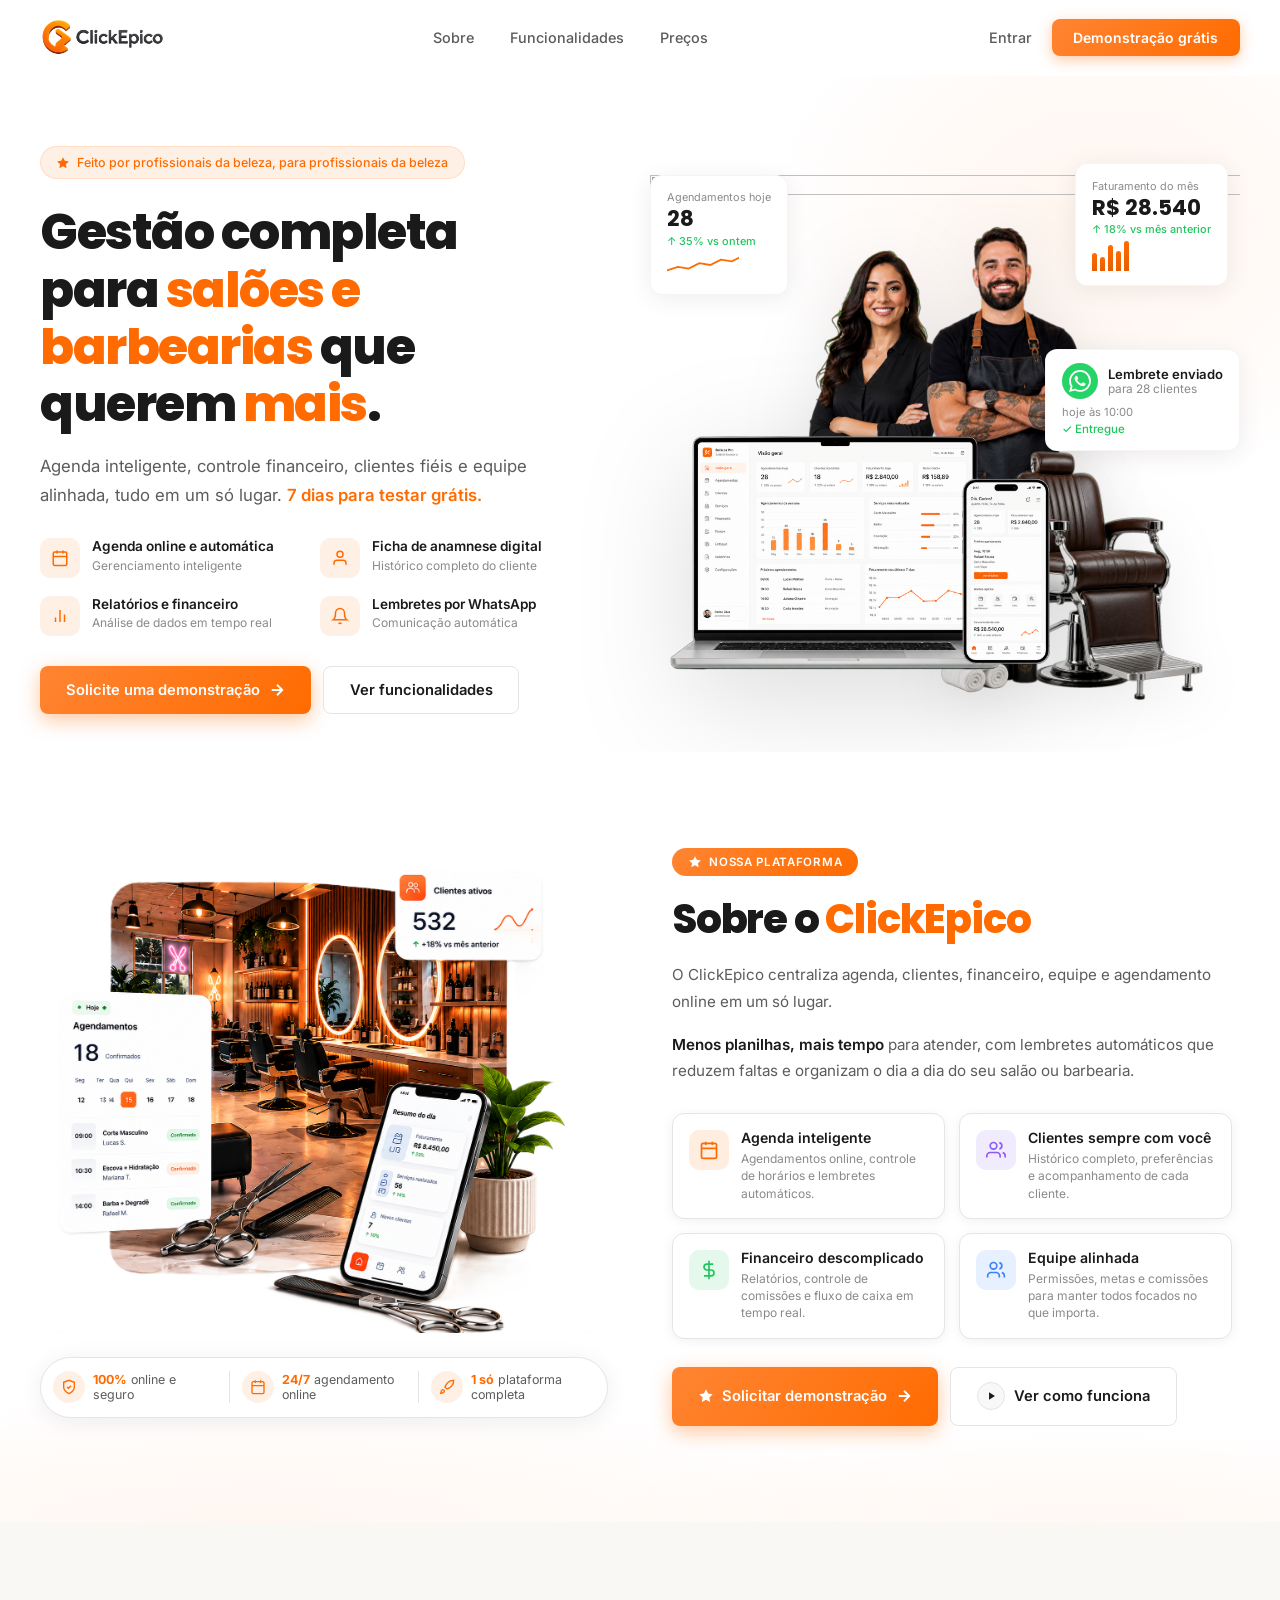
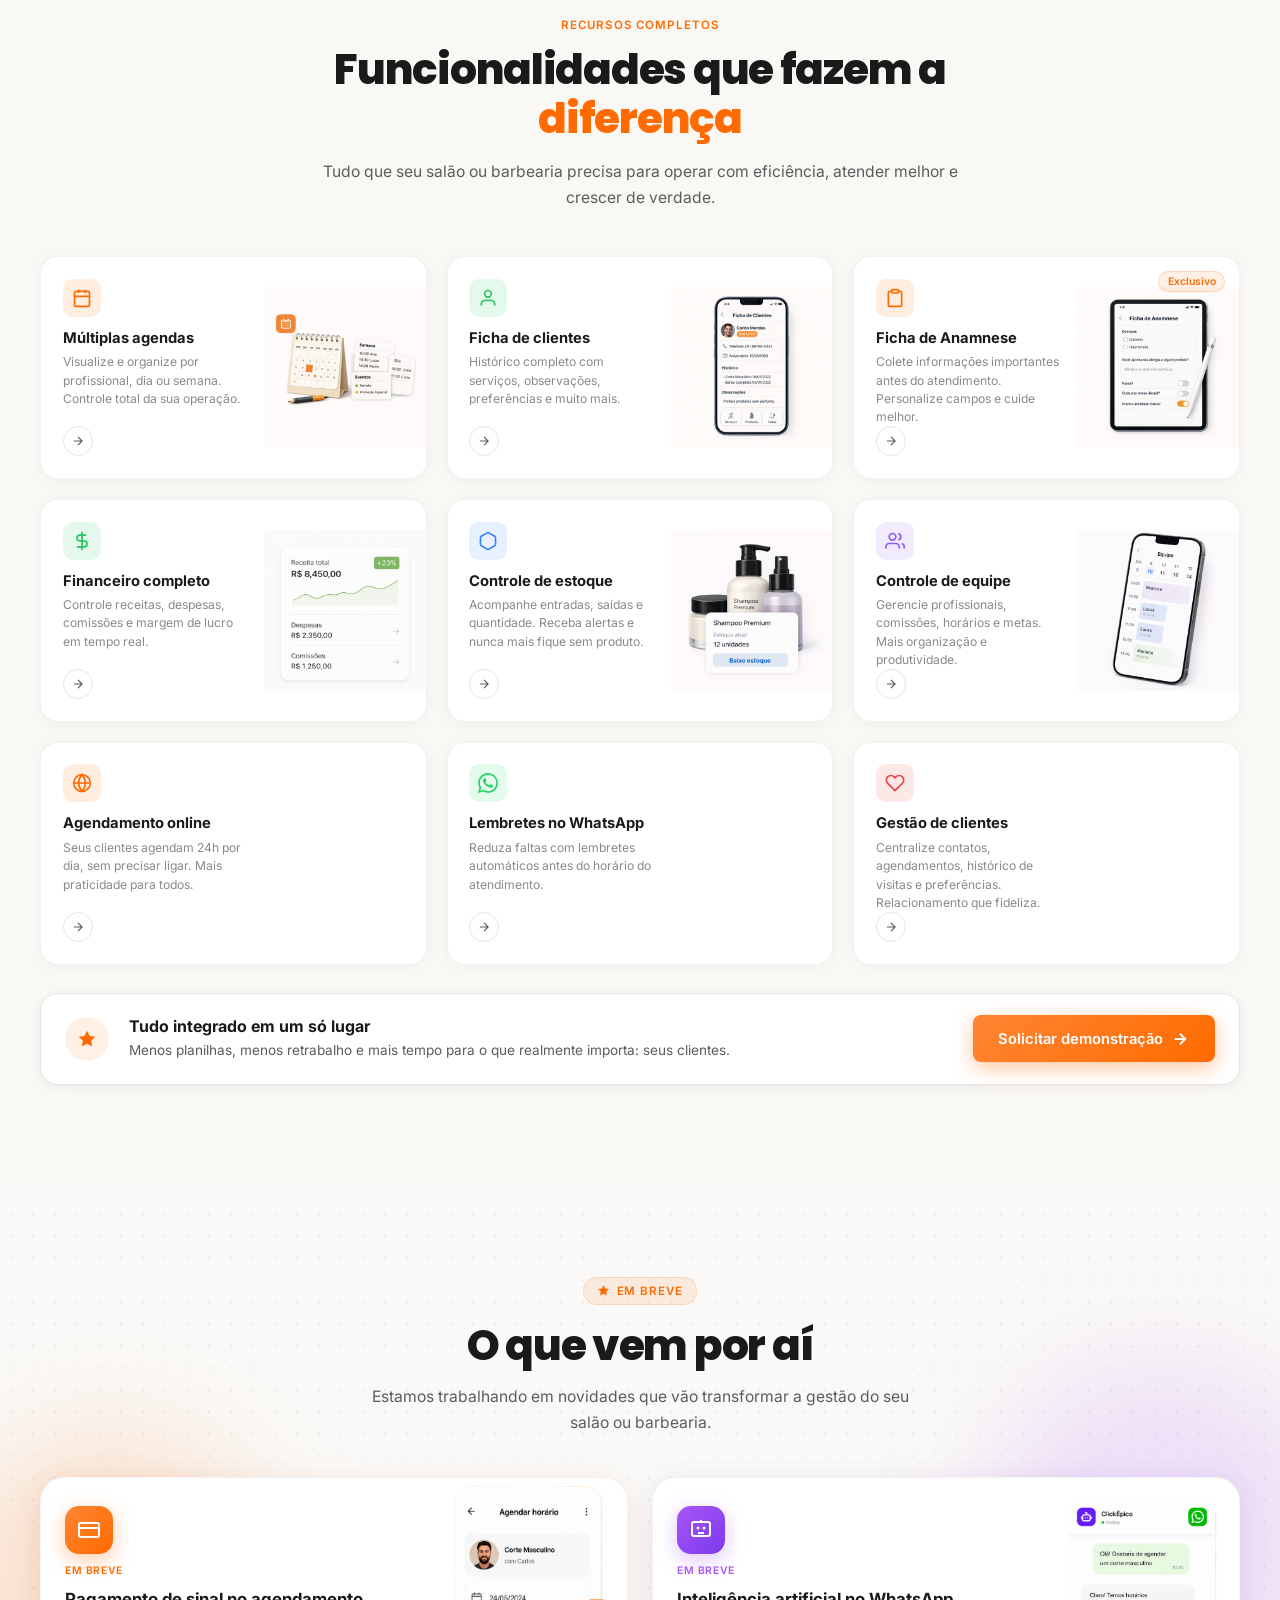
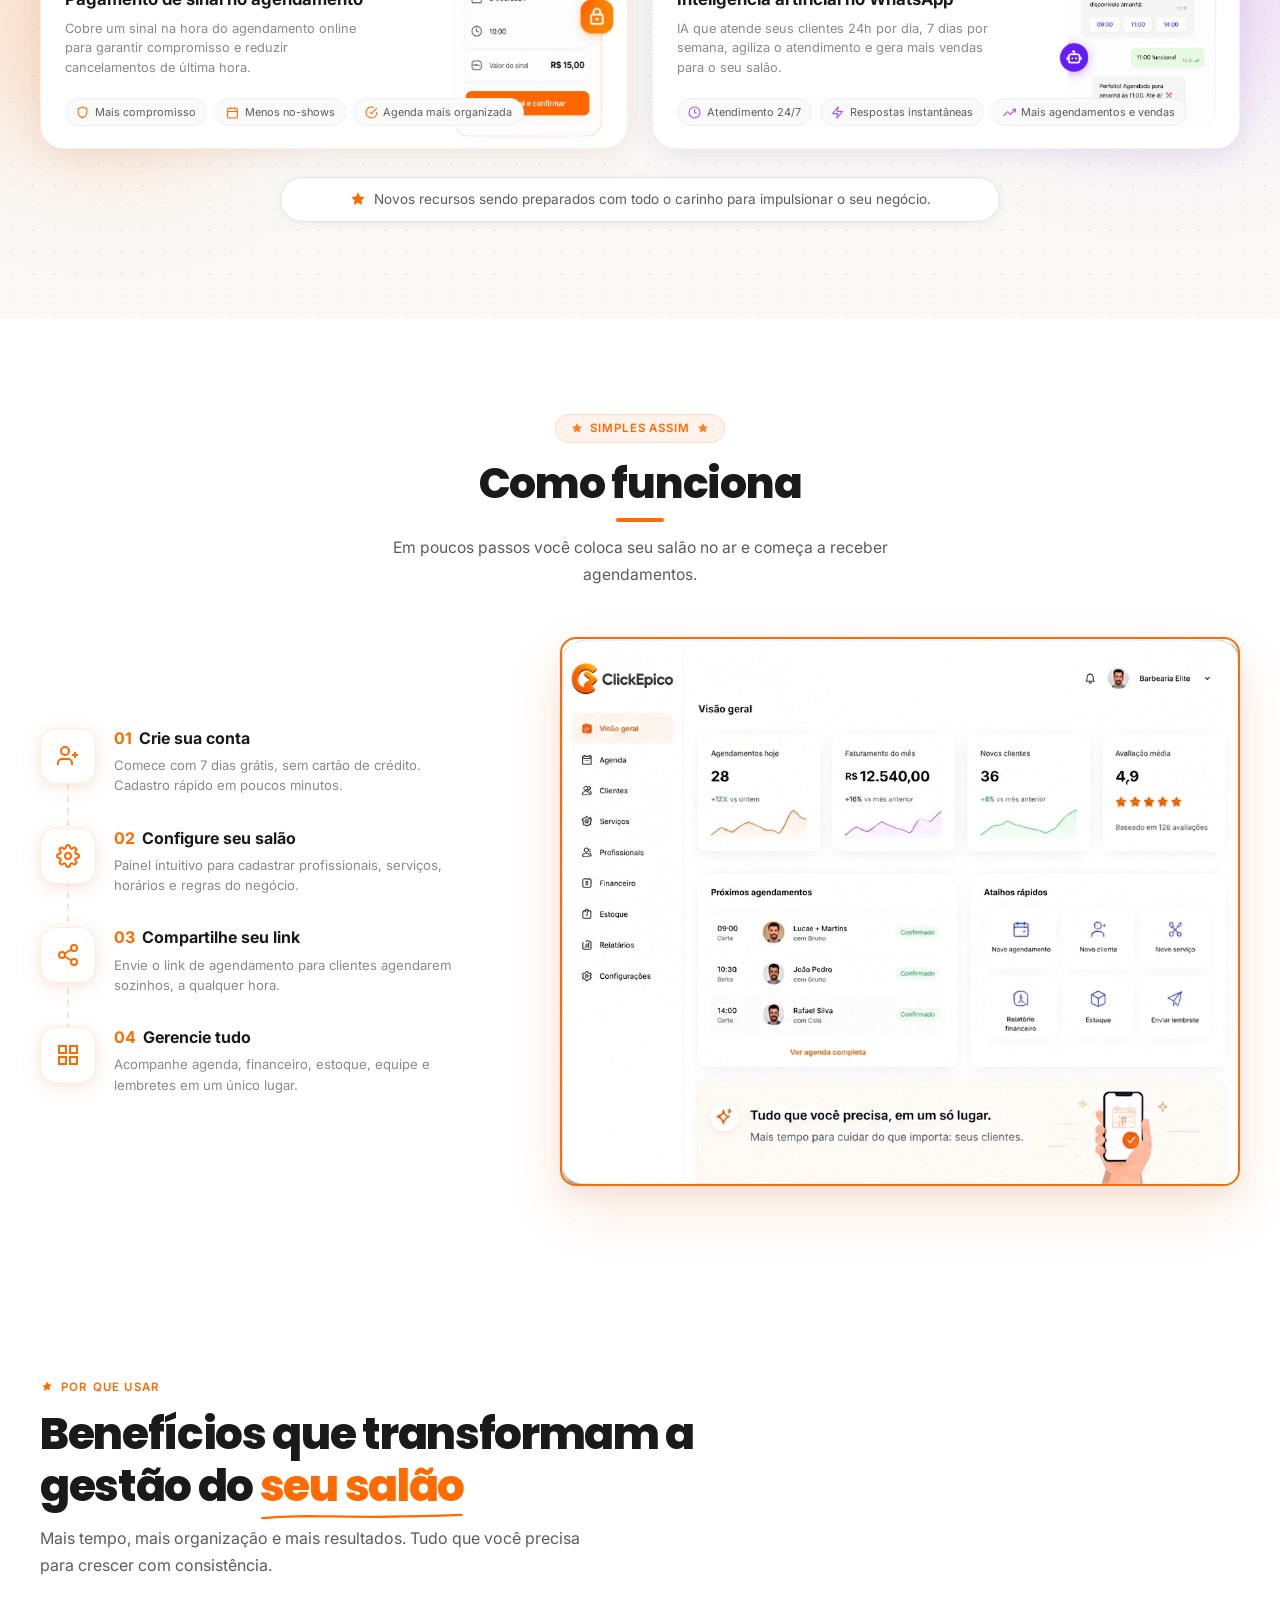
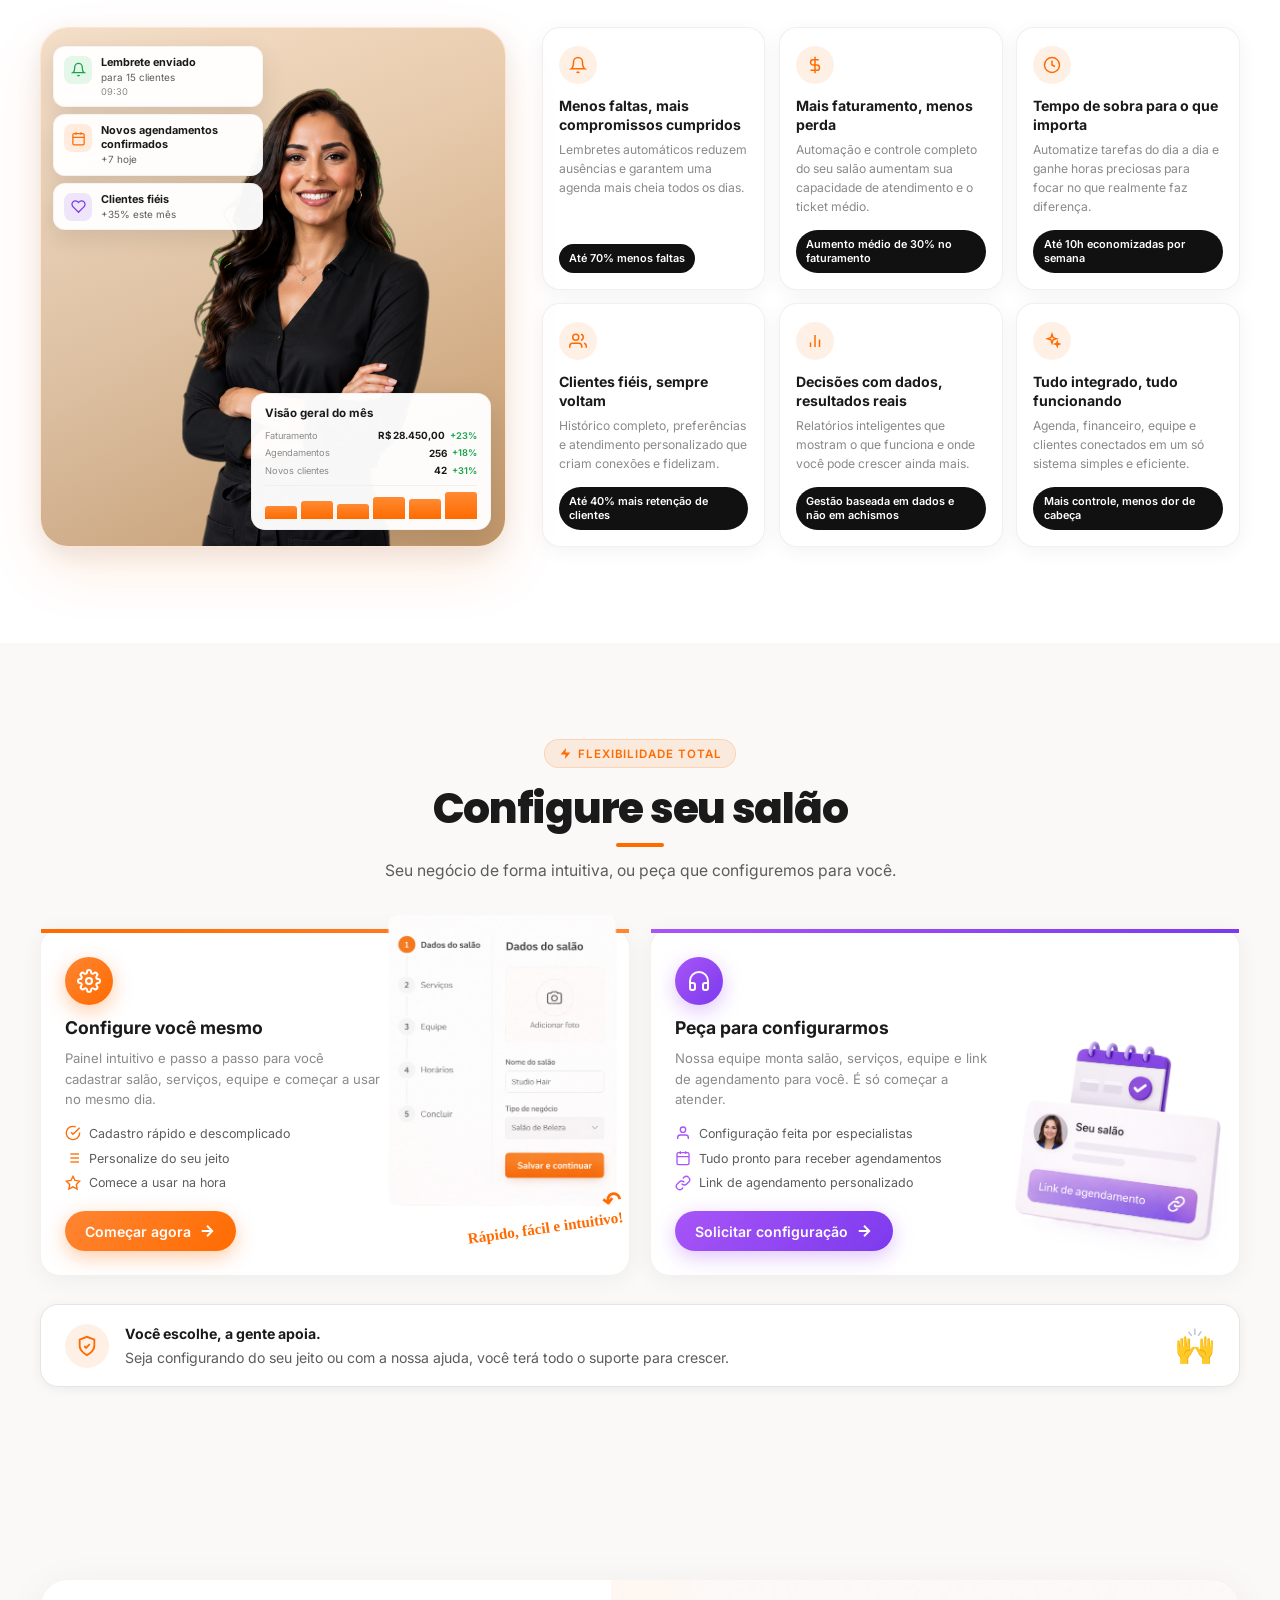
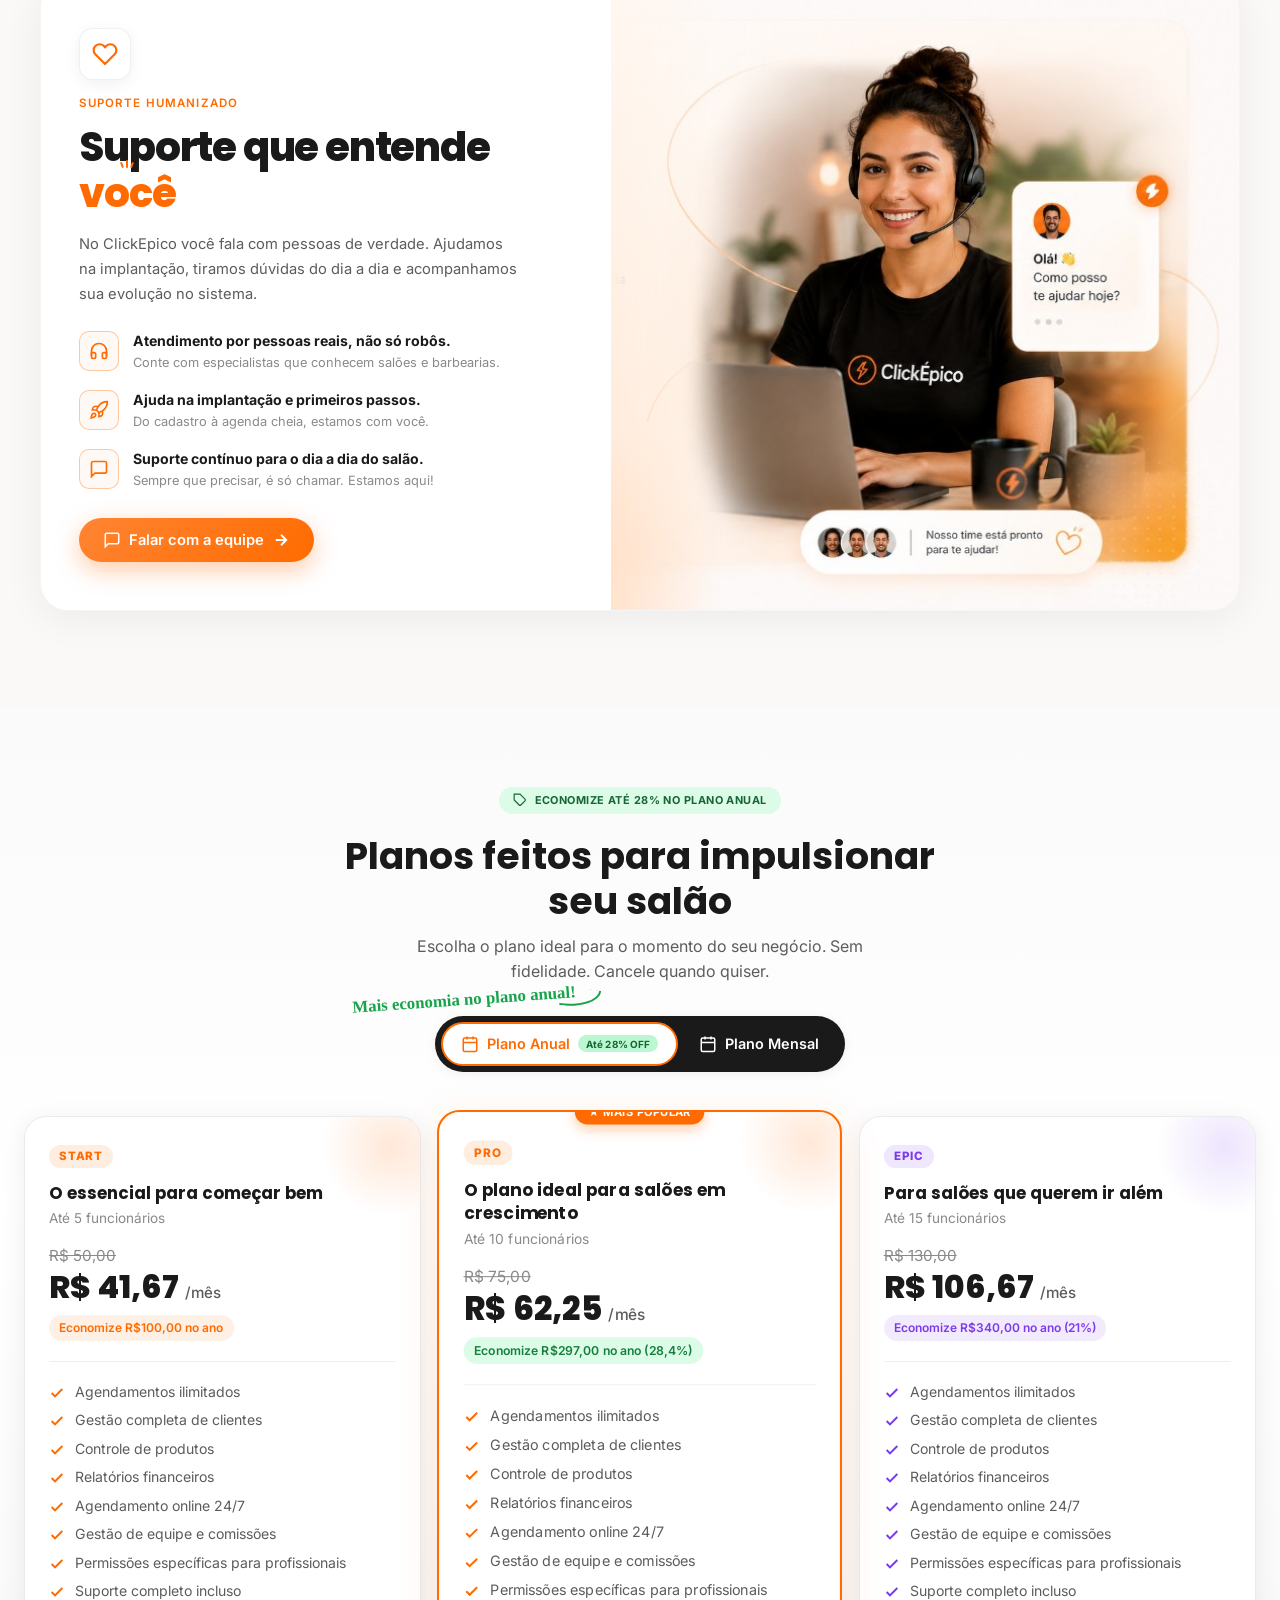
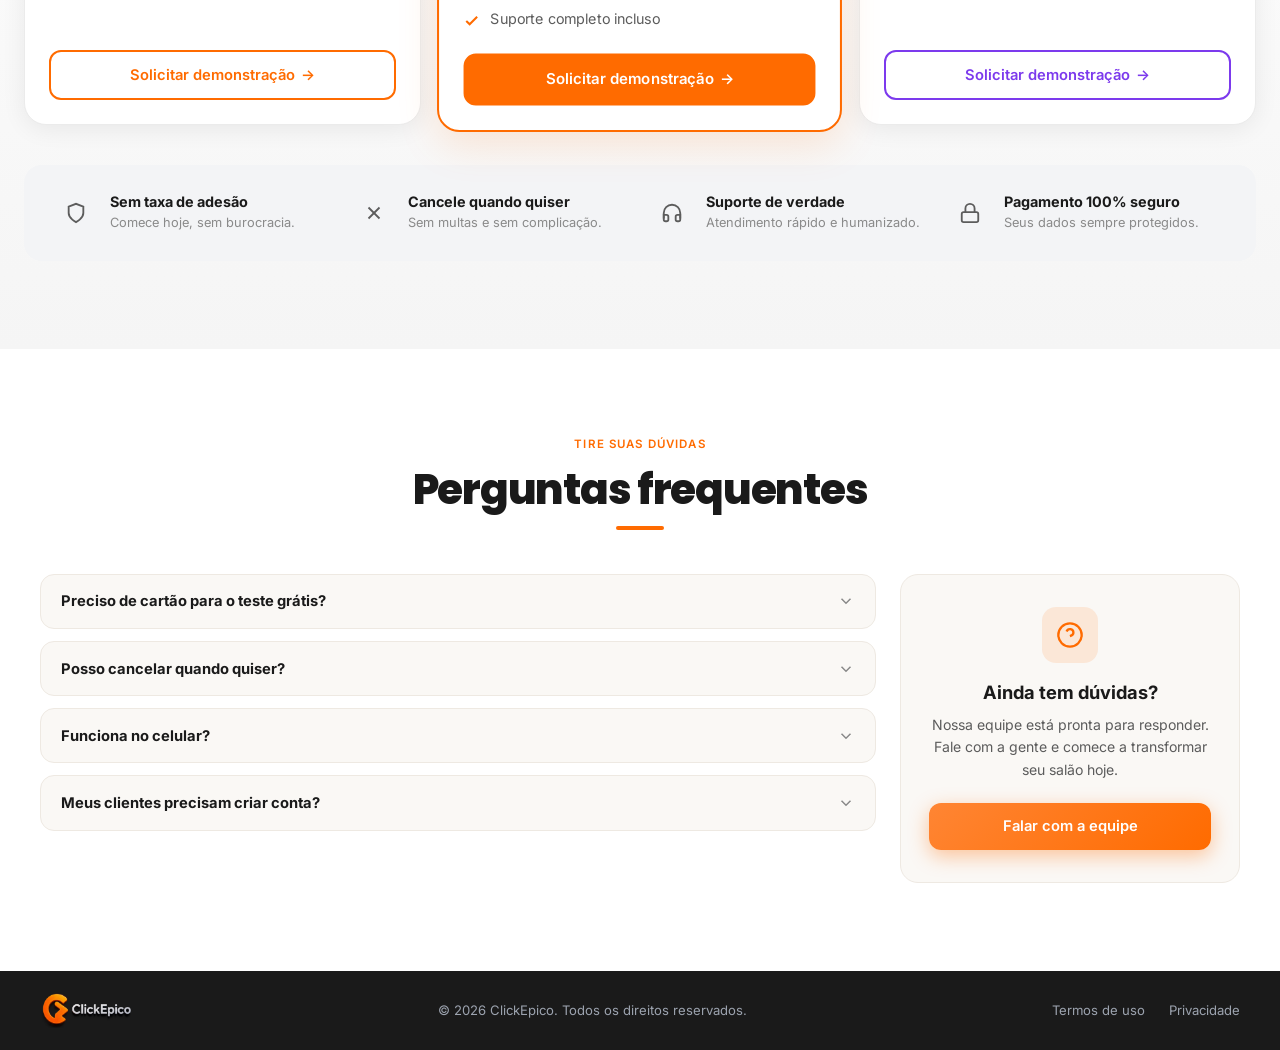
==== index.html @ b0fec49f "Initial commit: ClickEpico landing page completa com bundles para download" ====
<!DOCTYPE html>
<html lang="pt-BR">
<head>
    <meta charset="UTF-8">
    <meta name="viewport" content="width=device-width, initial-scale=1.0">
    <meta name="description" content="Gestão completa para salões e barbearias: agenda, financeiro, clientes e equipe em um só lugar.">
    <title>ClickEpico | Gestão para Salões e Barbearias</title>
    <link rel="preconnect" href="https://fonts.googleapis.com">
    <link rel="preconnect" href="https://fonts.gstatic.com" crossorigin>
    <link href="https://fonts.googleapis.com/css2?family=Poppins:wght@600;700;800&family=Inter:wght@400;500;600&display=swap" rel="stylesheet">
    <link rel="stylesheet" href="styles.css">
</head>
<body>
    <header class="header">
        <div class="header-inner">
            <a href="/" class="logo" aria-label="ClickEpico, início">
                <img
                    src="imagens logotipos/clickepico logo para light melhorada.png"
                    alt="ClickEpico"
                    class="logo-img"
                    width="160"
                    height="40"
                    loading="eager"
                    decoding="async"
                >
            </a>

            <nav class="nav" aria-label="Principal">
                <a href="#sobre">Sobre</a>
                <a href="#funcionalidades">Funcionalidades</a>
                <a href="#precos">Preços</a>
            </nav>

            <div class="header-actions">
                <a href="#login" class="btn-ghost">Entrar</a>
                <a href="#demo" class="btn-header">Demonstração grátis</a>
            </div>

            <button class="menu-toggle" aria-label="Abrir menu" aria-expanded="false">
                <span></span><span></span><span></span>
            </button>
        </div>
    </header>

    <main>
        <section class="hero" aria-labelledby="hero-title">
            <div class="hero-inner">
                <div class="hero-content">
                    <div class="badge">
                        <svg width="14" height="14" viewBox="0 0 24 24" fill="currentColor" aria-hidden="true">
                            <path d="M12 2l3.09 6.26L22 9.27l-5 4.87 1.18 6.88L12 17.77l-6.18 3.25L7 14.14 2 9.27l6.91-1.01L12 2z"/>
                        </svg>
                        Feito por profissionais da beleza, para profissionais da beleza
                    </div>

                    <h1 id="hero-title">
                        Gestão completa para
                        <span class="highlight">salões e barbearias</span>
                        que querem <span class="highlight">mais</span>.
                    </h1>

                    <p class="hero-description">
                        Agenda inteligente, controle financeiro, clientes fiéis e equipe alinhada, tudo em um só lugar.
                        <span class="hero-trial">7 dias para testar grátis.</span>
                    </p>

                    <ul class="hero-features" role="list">
                        <li class="feature">
                            <span class="feature-icon" aria-hidden="true">
                                <svg viewBox="0 0 24 24" fill="none" stroke="currentColor" stroke-width="2"><rect x="3" y="4" width="18" height="18" rx="2"/><path d="M16 2v4M8 2v4M3 10h18"/></svg>
                            </span>
                            <div class="feature-text">
                                <h3>Agenda online e automática</h3>
                                <p>Gerenciamento inteligente</p>
                            </div>
                        </li>
                        <li class="feature">
                            <span class="feature-icon" aria-hidden="true">
                                <svg viewBox="0 0 24 24" fill="none" stroke="currentColor" stroke-width="2"><path d="M20 21v-2a4 4 0 0 0-4-4H8a4 4 0 0 0-4 4v2"/><circle cx="12" cy="7" r="4"/></svg>
                            </span>
                            <div class="feature-text">
                                <h3>Ficha de anamnese digital</h3>
                                <p>Histórico completo do cliente</p>
                            </div>
                        </li>
                        <li class="feature">
                            <span class="feature-icon" aria-hidden="true">
                                <svg viewBox="0 0 24 24" fill="none" stroke="currentColor" stroke-width="2"><path d="M18 20V10M12 20V4M6 20v-6"/></svg>
                            </span>
                            <div class="feature-text">
                                <h3>Relatórios e financeiro</h3>
                                <p>Análise de dados em tempo real</p>
                            </div>
                        </li>
                        <li class="feature">
                            <span class="feature-icon" aria-hidden="true">
                                <svg viewBox="0 0 24 24" fill="none" stroke="currentColor" stroke-width="2"><path d="M18 8A6 6 0 0 0 6 8c0 7-3 9-3 9h18s-3-2-3-9"/><path d="M13.73 21a2 2 0 0 1-3.46 0"/></svg>
                            </span>
                            <div class="feature-text">
                                <h3>Lembretes por WhatsApp</h3>
                                <p>Comunicação automática</p>
                            </div>
                        </li>
                    </ul>

                    <div class="hero-cta">
                        <a href="#demo" class="btn-primary">
                            Solicite uma demonstração
                            <svg width="18" height="18" viewBox="0 0 24 24" fill="none" stroke="currentColor" stroke-width="2.5" aria-hidden="true"><path d="M5 12h14M12 5l7 7-7 7"/></svg>
                        </a>
                        <a href="#funcionalidades" class="btn-secondary">Ver funcionalidades</a>
                    </div>

                </div>

                <div class="hero-visual">
                    <div class="visual-stage">
                        <img
                            src="imagens da hero/background_hibrido.png"
                            alt=""
                            class="hero-scene-bg"
                            width="640"
                            height="480"
                            loading="eager"
                            decoding="async"
                            aria-hidden="true"
                        >

                        <div class="layer-people">
                            <img
                                src="imagens da hero/profissional_salao.png"
                                alt="Profissional de salão"
                                class="professional professional-salon"
                                width="400"
                                height="500"
                                loading="eager"
                                fetchpriority="high"
                                decoding="async"
                            >
                            <img
                                src="imagens da hero/barbeiro_isolado.png"
                                alt="Barbeiro profissional"
                                class="professional professional-barber"
                                width="400"
                                height="500"
                                loading="eager"
                                fetchpriority="high"
                                decoding="async"
                            >
                        </div>

                        <div class="layer-devices">
                            <img
                                src="imagens da hero/cadeira_barbearia.png"
                                alt=""
                                class="barber-chair"
                                width="420"
                                height="auto"
                                loading="lazy"
                                decoding="async"
                            >
                            <img
                                src="imagens da hero/mockup_sistema.png"
                                alt="Painel do sistema ClickEpico"
                                class="mockup"
                                width="720"
                                height="auto"
                                loading="eager"
                                fetchpriority="high"
                                decoding="async"
                            >
                        </div>

                        <article class="metric-card metric-card--left">
                            <p class="metric-label">Agendamentos hoje</p>
                            <p class="metric-value">28</p>
                            <p class="metric-change metric-change--up">↑ 35% vs ontem</p>
                            <svg class="metric-sparkline" viewBox="0 0 80 24" aria-hidden="true">
                                <polyline points="0,18 12,14 24,16 36,10 48,12 60,6 72,8 80,4" fill="none" stroke="currentColor" stroke-width="2" stroke-linecap="round"/>
                            </svg>
                        </article>

                        <article class="metric-card metric-card--right">
                            <p class="metric-label">Faturamento do mês</p>
                            <p class="metric-value">R$ 28.540</p>
                            <p class="metric-change metric-change--up">↑ 18% vs mês anterior</p>
                            <div class="metric-chart" role="img" aria-label="Gráfico de crescimento">
                                <span class="chart-bar" style="--h: 18px"></span>
                                <span class="chart-bar" style="--h: 14px"></span>
                                <span class="chart-bar" style="--h: 26px"></span>
                                <span class="chart-bar" style="--h: 20px"></span>
                                <span class="chart-bar" style="--h: 30px"></span>
                            </div>
                        </article>

                        <article class="whatsapp-notification">
                            <div class="whatsapp-header">
                                <span class="whatsapp-icon">
                                    <svg viewBox="0 0 24 24" fill="currentColor" width="22" height="22"><path d="M17.472 14.382c-.297-.149-1.758-.867-2.03-.967-.273-.099-.471-.148-.67.15-.197.297-.767.966-.94 1.164-.173.199-.347.223-.644.075-.297-.15-1.255-.463-2.39-1.475-.883-.788-1.48-1.761-1.653-2.059-.173-.297-.018-.458.13-.606.134-.133.298-.347.446-.52.149-.174.198-.298.298-.497.099-.198.05-.371-.025-.52-.075-.149-.669-1.612-.916-2.207-.242-.579-.487-.5-.669-.51-.173-.008-.371-.01-.57-.01-.198 0-.52.074-.792.372-.272.297-1.04 1.016-1.04 2.479 0 1.462 1.065 2.875 1.213 3.074.149.198 2.096 3.2 5.077 4.487.709.306 1.262.489 1.694.625.712.227 1.36.195 1.871.118.571-.085 1.758-.719 2.006-1.413.248-.694.248-1.289.173-1.413-.074-.124-.272-.198-.57-.347m-5.421 7.403h-.004a9.87 9.87 0 01-5.031-1.378l-.361-.214-3.741.982.998-3.648-.235-.374a9.86 9.86 0 01-1.51-5.26c.001-5.45 4.436-9.884 9.888-9.884 2.64 0 5.122 1.03 6.988 2.898a9.825 9.825 0 012.893 6.994c-.003 5.45-4.435 9.884-9.885 9.884m8.413-18.297A11.815 11.815 0 0012.05 0C5.495 0 .16 5.335.157 11.892c0 2.096.547 4.142 1.588 5.945L.057 24l6.305-1.654a11.882 11.882 0 005.683 1.448h.005c6.554 0 11.89-5.335 11.893-11.893a11.821 11.821 0 00-3.48-8.413z"/></svg>
                                </span>
                                <div>
                                    <h4>Lembrete enviado</h4>
                                    <p>para 28 clientes</p>
                                </div>
                            </div>
                            <p class="whatsapp-time">hoje às 10:00</p>
                            <p class="whatsapp-check">✓ Entregue</p>
                        </article>
                    </div>
                </div>
            </div>
        </section>

        <section class="about" id="sobre" aria-labelledby="about-title">
            <div class="about-waves" aria-hidden="true"></div>

            <div class="about-inner">
                <div class="about-visual">
                    <div class="about-photo-wrap">
                        <img
                            src="imagens gerais/salaoecontrole.png"
                            alt="Salão e controle na plataforma ClickEpico"
                            class="about-photo"
                            width="640"
                            height="480"
                            loading="lazy"
                            decoding="async"
                        >

                    </div>

                    <div class="about-stats-bar">
                        <div class="about-stat">
                            <span class="about-stat-icon about-stat-icon--shield" aria-hidden="true">
                                <svg viewBox="0 0 24 24" fill="none" stroke="currentColor" stroke-width="2"><path d="M12 22s8-4 8-10V5l-8-3-8 3v7c0 6 8 10 8 10z"/><path d="M9 12l2 2 4-4"/></svg>
                            </span>
                            <span><strong>100%</strong> online e seguro</span>
                        </div>
                        <div class="about-stat">
                            <span class="about-stat-icon about-stat-icon--calendar" aria-hidden="true">
                                <svg viewBox="0 0 24 24" fill="none" stroke="currentColor" stroke-width="2"><rect x="3" y="4" width="18" height="18" rx="2"/><path d="M16 2v4M8 2v4M3 10h18"/></svg>
                            </span>
                            <span><strong>24/7</strong> agendamento online</span>
                        </div>
                        <div class="about-stat">
                            <span class="about-stat-icon about-stat-icon--rocket" aria-hidden="true">
                                <svg viewBox="0 0 24 24" fill="none" stroke="currentColor" stroke-width="2"><path d="M4.5 16.5c-1.5 1.26-2 5-2 5s3.74-.5 5-2c.71-.84.7-2.13-.09-2.91a2.18 2.18 0 0 0-2.91-.09z"/><path d="M12 15l-3-3a22 22 0 0 1 2-3.95A12.88 12.88 0 0 1 22 2c0 2.72-.78 7.5-6 11a22.35 22.35 0 0 1-4 2z"/></svg>
                            </span>
                            <span><strong>1 só</strong> plataforma completa</span>
                        </div>
                    </div>
                </div>

                <div class="about-content">
                    <div class="about-badge">
                        <svg width="14" height="14" viewBox="0 0 24 24" fill="currentColor" aria-hidden="true">
                            <path d="M12 2l3.09 6.26L22 9.27l-5 4.87 1.18 6.88L12 17.77l-6.18 3.25L7 14.14 2 9.27l6.91-1.01L12 2z"/>
                        </svg>
                        NOSSA PLATAFORMA
                    </div>

                    <h2 id="about-title">Sobre o <span class="highlight">ClickEpico</span></h2>

                    <div class="about-text">
                        <p>O ClickEpico centraliza agenda, clientes, financeiro, equipe e agendamento online em um só lugar.</p>
                        <p><strong>Menos planilhas, mais tempo</strong> para atender, com lembretes automáticos que reduzem faltas e organizam o dia a dia do seu salão ou barbearia.</p>
                    </div>

                    <ul class="about-features" role="list">
                        <li class="about-feature-card">
                            <span class="about-feature-icon about-feature-icon--orange" aria-hidden="true">
                                <svg viewBox="0 0 24 24" fill="none" stroke="currentColor" stroke-width="2"><rect x="3" y="4" width="18" height="18" rx="2"/><path d="M16 2v4M8 2v4M3 10h18"/></svg>
                            </span>
                            <div>
                                <h3>Agenda inteligente</h3>
                                <p>Agendamentos online, controle de horários e lembretes automáticos.</p>
                            </div>
                        </li>
                        <li class="about-feature-card">
                            <span class="about-feature-icon about-feature-icon--purple" aria-hidden="true">
                                <svg viewBox="0 0 24 24" fill="none" stroke="currentColor" stroke-width="2"><path d="M17 21v-2a4 4 0 0 0-4-4H5a4 4 0 0 0-4 4v2"/><circle cx="9" cy="7" r="4"/><path d="M23 21v-2a4 4 0 0 0-3-3.87"/><path d="M16 3.13a4 4 0 0 1 0 7.75"/></svg>
                            </span>
                            <div>
                                <h3>Clientes sempre com você</h3>
                                <p>Histórico completo, preferências e acompanhamento de cada cliente.</p>
                            </div>
                        </li>
                        <li class="about-feature-card">
                            <span class="about-feature-icon about-feature-icon--green" aria-hidden="true">
                                <svg viewBox="0 0 24 24" fill="none" stroke="currentColor" stroke-width="2"><line x1="12" y1="1" x2="12" y2="23"/><path d="M17 5H9.5a3.5 3.5 0 0 0 0 7h5a3.5 3.5 0 0 1 0 7H6"/></svg>
                            </span>
                            <div>
                                <h3>Financeiro descomplicado</h3>
                                <p>Relatórios, controle de comissões e fluxo de caixa em tempo real.</p>
                            </div>
                        </li>
                        <li class="about-feature-card">
                            <span class="about-feature-icon about-feature-icon--blue" aria-hidden="true">
                                <svg viewBox="0 0 24 24" fill="none" stroke="currentColor" stroke-width="2"><path d="M16 21v-2a4 4 0 0 0-4-4H6a4 4 0 0 0-4 4v2"/><circle cx="9" cy="7" r="4"/><path d="M22 21v-2a4 4 0 0 0-3-3.87"/><path d="M16 3.13a4 4 0 0 1 0 7.75"/></svg>
                            </span>
                            <div>
                                <h3>Equipe alinhada</h3>
                                <p>Permissões, metas e comissões para manter todos focados no que importa.</p>
                            </div>
                        </li>
                    </ul>

                    <div class="about-cta">
                        <a href="#demo" class="btn-primary">
                            <svg width="16" height="16" viewBox="0 0 24 24" fill="currentColor" aria-hidden="true"><path d="M12 2l3.09 6.26L22 9.27l-5 4.87 1.18 6.88L12 17.77l-6.18 3.25L7 14.14 2 9.27l6.91-1.01L12 2z"/></svg>
                            Solicitar demonstração
                            <svg width="18" height="18" viewBox="0 0 24 24" fill="none" stroke="currentColor" stroke-width="2.5" aria-hidden="true"><path d="M5 12h14M12 5l7 7-7 7"/></svg>
                        </a>
                        <a href="#como-funciona" class="btn-secondary btn-play">
                            <span class="play-icon" aria-hidden="true">
                                <svg viewBox="0 0 24 24" fill="currentColor"><polygon points="5 3 19 12 5 21 5 3"/></svg>
                            </span>
                            Ver como funciona
                        </a>
                    </div>
                </div>
            </div>
        </section>

        <section class="features" id="funcionalidades" aria-labelledby="features-title">
            <div class="features-inner">
                <header class="features-header">
                    <p class="features-label">RECURSOS COMPLETOS</p>
                    <h2 id="features-title">Funcionalidades que fazem a <span class="highlight">diferença</span></h2>
                    <p class="features-subtitle">Tudo que seu salão ou barbearia precisa para operar com eficiência, atender melhor e crescer de verdade.</p>
                </header>

                <div class="features-grid">
                    <article class="feature-card">
                        <div class="feature-card__content">
                            <span class="feature-card__icon feature-card__icon--orange" aria-hidden="true">
                                <svg viewBox="0 0 24 24" fill="none" stroke="currentColor" stroke-width="2"><rect x="3" y="4" width="18" height="18" rx="2"/><path d="M16 2v4M8 2v4M3 10h18"/></svg>
                            </span>
                            <h3>Múltiplas agendas</h3>
                            <p>Visualize e organize por profissional, dia ou semana. Controle total da sua operação.</p>
                            <span class="feature-card__arrow" aria-hidden="true"><svg viewBox="0 0 24 24" fill="none" stroke="currentColor" stroke-width="2"><path d="M5 12h14M12 5l7 7-7 7"/></svg></span>
                        </div>
                        <div class="feature-card__visual" aria-hidden="true">
                            <img src="imagens de funcionalidades/multiplas agendas.png" alt="" class="feature-card__img" loading="lazy" decoding="async">
                        </div>
                    </article>

                    <article class="feature-card">
                        <div class="feature-card__content">
                            <span class="feature-card__icon feature-card__icon--green" aria-hidden="true">
                                <svg viewBox="0 0 24 24" fill="none" stroke="currentColor" stroke-width="2"><path d="M20 21v-2a4 4 0 0 0-4-4H8a4 4 0 0 0-4 4v2"/><circle cx="12" cy="7" r="4"/></svg>
                            </span>
                            <h3>Ficha de clientes</h3>
                            <p>Histórico completo com serviços, observações, preferências e muito mais.</p>
                            <span class="feature-card__arrow" aria-hidden="true"><svg viewBox="0 0 24 24" fill="none" stroke="currentColor" stroke-width="2"><path d="M5 12h14M12 5l7 7-7 7"/></svg></span>
                        </div>
                        <div class="feature-card__visual" aria-hidden="true">
                            <img src="imagens de funcionalidades/ficha do cliente com historico data e aniversario.png" alt="" class="feature-card__img" loading="lazy" decoding="async">
                        </div>
                    </article>

                    <article class="feature-card feature-card--exclusive">
                        <span class="feature-card__badge">Exclusivo</span>
                        <div class="feature-card__content">
                            <span class="feature-card__icon feature-card__icon--orange" aria-hidden="true">
                                <svg viewBox="0 0 24 24" fill="none" stroke="currentColor" stroke-width="2"><path d="M16 4h2a2 2 0 0 1 2 2v14a2 2 0 0 1-2 2H6a2 2 0 0 1-2-2V6a2 2 0 0 1 2-2h2"/><rect x="8" y="2" width="8" height="4" rx="1"/></svg>
                            </span>
                            <h3>Ficha de Anamnese</h3>
                            <p>Colete informações importantes antes do atendimento. Personalize campos e cuide melhor.</p>
                            <span class="feature-card__arrow" aria-hidden="true"><svg viewBox="0 0 24 24" fill="none" stroke="currentColor" stroke-width="2"><path d="M5 12h14M12 5l7 7-7 7"/></svg></span>
                        </div>
                        <div class="feature-card__visual" aria-hidden="true">
                            <img src="imagens de funcionalidades/ficha de anamnese.png" alt="" class="feature-card__img" loading="lazy" decoding="async">
                        </div>
                    </article>

                    <article class="feature-card">
                        <div class="feature-card__content">
                            <span class="feature-card__icon feature-card__icon--green" aria-hidden="true">
                                <svg viewBox="0 0 24 24" fill="none" stroke="currentColor" stroke-width="2"><line x1="12" y1="1" x2="12" y2="23"/><path d="M17 5H9.5a3.5 3.5 0 0 0 0 7h5a3.5 3.5 0 0 1 0 7H6"/></svg>
                            </span>
                            <h3>Financeiro completo</h3>
                            <p>Controle receitas, despesas, comissões e margem de lucro em tempo real.</p>
                            <span class="feature-card__arrow" aria-hidden="true"><svg viewBox="0 0 24 24" fill="none" stroke="currentColor" stroke-width="2"><path d="M5 12h14M12 5l7 7-7 7"/></svg></span>
                        </div>
                        <div class="feature-card__visual" aria-hidden="true">
                            <img src="imagens de funcionalidades/controle financeiro.png" alt="" class="feature-card__img" loading="lazy" decoding="async">
                        </div>
                    </article>

                    <article class="feature-card">
                        <div class="feature-card__content">
                            <span class="feature-card__icon feature-card__icon--blue" aria-hidden="true">
                                <svg viewBox="0 0 24 24" fill="none" stroke="currentColor" stroke-width="2"><path d="M21 16V8a2 2 0 0 0-1-1.73l-7-4a2 2 0 0 0-2 0l-7 4A2 2 0 0 0 3 8v8a2 2 0 0 0 1 1.73l7 4a2 2 0 0 0 2 0l7-4A2 2 0 0 0 21 16z"/></svg>
                            </span>
                            <h3>Controle de estoque</h3>
                            <p>Acompanhe entradas, saídas e quantidade. Receba alertas e nunca mais fique sem produto.</p>
                            <span class="feature-card__arrow" aria-hidden="true"><svg viewBox="0 0 24 24" fill="none" stroke="currentColor" stroke-width="2"><path d="M5 12h14M12 5l7 7-7 7"/></svg></span>
                        </div>
                        <div class="feature-card__visual" aria-hidden="true">
                            <img src="imagens de funcionalidades/controle de estoque.png" alt="" class="feature-card__img" loading="lazy" decoding="async">
                        </div>
                    </article>

                    <article class="feature-card">
                        <div class="feature-card__content">
                            <span class="feature-card__icon feature-card__icon--purple" aria-hidden="true">
                                <svg viewBox="0 0 24 24" fill="none" stroke="currentColor" stroke-width="2"><path d="M17 21v-2a4 4 0 0 0-4-4H5a4 4 0 0 0-4 4v2"/><circle cx="9" cy="7" r="4"/><path d="M23 21v-2a4 4 0 0 0-3-3.87"/><path d="M16 3.13a4 4 0 0 1 0 7.75"/></svg>
                            </span>
                            <h3>Controle de equipe</h3>
                            <p>Gerencie profissionais, comissões, horários e metas. Mais organização e produtividade.</p>
                            <span class="feature-card__arrow" aria-hidden="true"><svg viewBox="0 0 24 24" fill="none" stroke="currentColor" stroke-width="2"><path d="M5 12h14M12 5l7 7-7 7"/></svg></span>
                        </div>
                        <div class="feature-card__visual" aria-hidden="true">
                            <img src="imagens de funcionalidades/Controle de equipe.png" alt="" class="feature-card__img" loading="lazy" decoding="async">
                        </div>
                    </article>

                    <article class="feature-card">
                        <div class="feature-card__content">
                            <span class="feature-card__icon feature-card__icon--orange" aria-hidden="true">
                                <svg viewBox="0 0 24 24" fill="none" stroke="currentColor" stroke-width="2"><circle cx="12" cy="12" r="10"/><path d="M2 12h20M12 2a15.3 15.3 0 0 1 4 10 15.3 15.3 0 0 1-4 10 15.3 15.3 0 0 1-4-10 15.3 15.3 0 0 1 4-10z"/></svg>
                            </span>
                            <h3>Agendamento online</h3>
                            <p>Seus clientes agendam 24h por dia, sem precisar ligar. Mais praticidade para todos.</p>
                            <span class="feature-card__arrow" aria-hidden="true"><svg viewBox="0 0 24 24" fill="none" stroke="currentColor" stroke-width="2"><path d="M5 12h14M12 5l7 7-7 7"/></svg></span>
                        </div>
                        <div class="feature-card__visual" aria-hidden="true">
                            <img src="imagens de funcionalidades/agendamento online.png" alt="" class="feature-card__img" loading="lazy" decoding="async">
                        </div>
                    </article>

                    <article class="feature-card">
                        <div class="feature-card__content">
                            <span class="feature-card__icon feature-card__icon--whatsapp" aria-hidden="true">
                                <svg viewBox="0 0 24 24" fill="currentColor"><path d="M17.472 14.382c-.297-.149-1.758-.867-2.03-.967-.273-.099-.471-.148-.67.15-.197.297-.767.966-.94 1.164-.173.199-.347.223-.644.075-.297-.15-1.255-.463-2.39-1.475-.883-.788-1.48-1.761-1.653-2.059-.173-.297-.018-.458.13-.606.134-.133.298-.347.446-.52.149-.174.198-.298.298-.497.099-.198.05-.371-.025-.52-.075-.149-.669-1.612-.916-2.207-.242-.579-.487-.5-.669-.51-.173-.008-.371-.01-.57-.01-.198 0-.52.074-.792.372-.272.297-1.04 1.016-1.04 2.479 0 1.462 1.065 2.875 1.213 3.074.149.198 2.096 3.2 5.077 4.487.709.306 1.262.489 1.694.625.712.227 1.36.195 1.871.118.571-.085 1.758-.719 2.006-1.413.248-.694.248-1.289.173-1.413-.074-.124-.272-.198-.57-.347m-5.421 7.403h-.004a9.87 9.87 0 01-5.031-1.378l-.361-.214-3.741.982.998-3.648-.235-.374a9.86 9.86 0 01-1.51-5.26c.001-5.45 4.436-9.884 9.888-9.884 2.64 0 5.122 1.03 6.988 2.898a9.825 9.825 0 012.893 6.994c-.003 5.45-4.435 9.884-9.885 9.884m8.413-18.297A11.815 11.815 0 0012.05 0C5.495 0 .16 5.335.157 11.892c0 2.096.547 4.142 1.588 5.945L.057 24l6.305-1.654a11.882 11.882 0 005.683 1.448h.005c6.554 0 11.89-5.335 11.893-11.893a11.821 11.821 0 00-3.48-8.413z"/></svg>
                            </span>
                            <h3>Lembretes no WhatsApp</h3>
                            <p>Reduza faltas com lembretes automáticos antes do horário do atendimento.</p>
                            <span class="feature-card__arrow" aria-hidden="true"><svg viewBox="0 0 24 24" fill="none" stroke="currentColor" stroke-width="2"><path d="M5 12h14M12 5l7 7-7 7"/></svg></span>
                        </div>
                        <div class="feature-card__visual" aria-hidden="true">
                            <img src="imagens de funcionalidades/lembretes no wahtsapp.png" alt="" class="feature-card__img" loading="lazy" decoding="async">
                        </div>
                    </article>

                    <article class="feature-card">
                        <div class="feature-card__content">
                            <span class="feature-card__icon feature-card__icon--red" aria-hidden="true">
                                <svg viewBox="0 0 24 24" fill="none" stroke="currentColor" stroke-width="2"><path d="M20.84 4.61a5.5 5.5 0 0 0-7.78 0L12 5.67l-1.06-1.06a5.5 5.5 0 0 0-7.78 7.78l1.06 1.06L12 21.23l7.78-7.78 1.06-1.06a5.5 5.5 0 0 0 0-7.78z"/></svg>
                            </span>
                            <h3>Gestão de clientes</h3>
                            <p>Centralize contatos, agendamentos, histórico de visitas e preferências. Relacionamento que fideliza.</p>
                            <span class="feature-card__arrow" aria-hidden="true"><svg viewBox="0 0 24 24" fill="none" stroke="currentColor" stroke-width="2"><path d="M5 12h14M12 5l7 7-7 7"/></svg></span>
                        </div>
                        <div class="feature-card__visual" aria-hidden="true">
                            <img src="imagens de funcionalidades/controle de clientes.png" alt="" class="feature-card__img" loading="lazy" decoding="async">
                        </div>
                    </article>
                </div>

                <aside class="features-banner">
                    <span class="features-banner__icon" aria-hidden="true">
                        <svg viewBox="0 0 24 24" fill="currentColor"><path d="M12 2l3.09 6.26L22 9.27l-5 4.87 1.18 6.88L12 17.77l-6.18 3.25L7 14.14 2 9.27l6.91-1.01L12 2z"/></svg>
                    </span>
                    <div class="features-banner__text">
                        <h3>Tudo integrado em um só lugar</h3>
                        <p>Menos planilhas, menos retrabalho e mais tempo para o que realmente importa: seus clientes.</p>
                    </div>
                    <a href="#demo" class="btn-primary features-banner__btn">
                        Solicitar demonstração
                        <svg width="18" height="18" viewBox="0 0 24 24" fill="none" stroke="currentColor" stroke-width="2.5" aria-hidden="true"><path d="M5 12h14M12 5l7 7-7 7"/></svg>
                    </a>
                </aside>
            </div>
        </section>

        <section class="coming-soon" id="em-breve" aria-labelledby="coming-soon-title">
            <div class="coming-soon__glow coming-soon__glow--orange" aria-hidden="true"></div>
            <div class="coming-soon__glow coming-soon__glow--purple" aria-hidden="true"></div>

            <div class="coming-soon-inner">
                <header class="coming-soon-header">
                    <p class="coming-soon-label">
                        <svg width="14" height="14" viewBox="0 0 24 24" fill="currentColor" aria-hidden="true"><path d="M12 2l3.09 6.26L22 9.27l-5 4.87 1.18 6.88L12 17.77l-6.18 3.25L7 14.14 2 9.27l6.91-1.01L12 2z"/></svg>
                        EM BREVE
                    </p>
                    <h2 id="coming-soon-title">O que vem por aí</h2>
                    <p class="coming-soon-subtitle">Estamos trabalhando em novidades que vão transformar a gestão do seu salão ou barbearia.</p>
                </header>

                <div class="coming-soon-grid">
                    <article class="soon-card soon-card--orange">
                        <div class="soon-card__main">
                            <div class="soon-card__content">
                                <span class="soon-card__icon soon-card__icon--orange" aria-hidden="true">
                                    <svg viewBox="0 0 24 24" fill="none" stroke="currentColor" stroke-width="2"><rect x="2" y="5" width="20" height="14" rx="2"/><path d="M2 10h20"/></svg>
                                </span>
                                <span class="soon-card__badge soon-card__badge--orange">EM BREVE</span>
                                <h3>Pagamento de sinal no agendamento</h3>
                                <p>Cobre um sinal na hora do agendamento online para garantir compromisso e reduzir cancelamentos de última hora.</p>
                            </div>
                            <div class="soon-card__visual" aria-hidden="true">
                                <img
                                    src="assets/sinal no agendammento.png"
                                    alt=""
                                    class="soon-card__img soon-card__img--deposit"
                                    loading="lazy"
                                    decoding="async"
                                >
                            </div>
                        </div>
                        <ul class="soon-card__tags" role="list">
                            <li class="soon-tag soon-tag--orange">
                                <svg viewBox="0 0 24 24" fill="none" stroke="currentColor" stroke-width="2"><path d="M12 22s8-4 8-10V5l-8-3-8 3v7c0 6 8 10 8 10z"/></svg>
                                Mais compromisso
                            </li>
                            <li class="soon-tag soon-tag--orange">
                                <svg viewBox="0 0 24 24" fill="none" stroke="currentColor" stroke-width="2"><rect x="3" y="4" width="18" height="18" rx="2"/><path d="M16 2v4M8 2v4M3 10h18"/></svg>
                                Menos no-shows
                            </li>
                            <li class="soon-tag soon-tag--orange">
                                <svg viewBox="0 0 24 24" fill="none" stroke="currentColor" stroke-width="2"><path d="M22 11.08V12a10 10 0 1 1-5.93-9.14"/><polyline points="22 4 12 14.01 9 11.01"/></svg>
                                Agenda mais organizada
                            </li>
                        </ul>
                    </article>

                    <article class="soon-card soon-card--purple">
                        <div class="soon-card__main">
                            <div class="soon-card__content">
                                <span class="soon-card__icon soon-card__icon--purple" aria-hidden="true">
                                    <svg viewBox="0 0 24 24" fill="none" stroke="currentColor" stroke-width="2"><rect x="3" y="4" width="18" height="14" rx="2"/><circle cx="9" cy="10" r="1.5" fill="currentColor" stroke="none"/><circle cx="15" cy="10" r="1.5" fill="currentColor" stroke="none"/><path d="M9 15h6"/><path d="M12 4V2"/></svg>
                                </span>
                                <span class="soon-card__badge soon-card__badge--purple">EM BREVE</span>
                                <h3>Inteligência artificial no WhatsApp</h3>
                                <p>IA que atende seus clientes 24h por dia, 7 dias por semana, agiliza o atendimento e gera mais vendas para o seu salão.</p>
                            </div>
                            <div class="soon-card__visual" aria-hidden="true">
                                <img
                                    src="assets/atendente 24-7.png"
                                    alt=""
                                    class="soon-card__img soon-card__img--attendant"
                                    loading="lazy"
                                    decoding="async"
                                >
                            </div>
                        </div>
                        <ul class="soon-card__tags" role="list">
                            <li class="soon-tag soon-tag--purple">
                                <svg viewBox="0 0 24 24" fill="none" stroke="currentColor" stroke-width="2"><circle cx="12" cy="12" r="10"/><polyline points="12 6 12 12 16 14"/></svg>
                                Atendimento 24/7
                            </li>
                            <li class="soon-tag soon-tag--purple">
                                <svg viewBox="0 0 24 24" fill="none" stroke="currentColor" stroke-width="2"><polygon points="13 2 3 14 12 14 11 22 21 10 12 10 13 2"/></svg>
                                Respostas instantâneas
                            </li>
                            <li class="soon-tag soon-tag--purple">
                                <svg viewBox="0 0 24 24" fill="none" stroke="currentColor" stroke-width="2"><polyline points="23 6 13.5 15.5 8.5 10.5 1 18"/><polyline points="17 6 23 6 23 12"/></svg>
                                Mais agendamentos e vendas
                            </li>
                        </ul>
                    </article>
                </div>

                <aside class="coming-soon-footer">
                    <svg width="16" height="16" viewBox="0 0 24 24" fill="currentColor" aria-hidden="true"><path d="M12 2l3.09 6.26L22 9.27l-5 4.87 1.18 6.88L12 17.77l-6.18 3.25L7 14.14 2 9.27l6.91-1.01L12 2z"/></svg>
                    <p>Novos recursos sendo preparados com todo o carinho para impulsionar o seu negócio.</p>
                </aside>
            </div>
        </section>

        <section class="how-it-works" id="como-funciona" aria-labelledby="how-title">
            <div class="how-it-works-inner">
                <header class="how-header">
                    <p class="how-label">
                        <svg width="12" height="12" viewBox="0 0 24 24" fill="currentColor" aria-hidden="true"><path d="M12 2l3.09 6.26L22 9.27l-5 4.87 1.18 6.88L12 17.77l-6.18 3.25L7 14.14 2 9.27l6.91-1.01L12 2z"/></svg>
                        SIMPLES ASSIM
                        <svg width="12" height="12" viewBox="0 0 24 24" fill="currentColor" aria-hidden="true"><path d="M12 2l3.09 6.26L22 9.27l-5 4.87 1.18 6.88L12 17.77l-6.18 3.25L7 14.14 2 9.27l6.91-1.01L12 2z"/></svg>
                    </p>
                    <h2 id="how-title">Como funciona</h2>
                    <p class="how-subtitle">Em poucos passos você coloca seu salão no ar e começa a receber agendamentos.</p>
                </header>

                <div class="how-body">
                    <ol class="how-steps" role="list">
                        <li class="how-step">
                            <span class="how-step__icon" aria-hidden="true">
                                <svg viewBox="0 0 24 24" fill="none" stroke="currentColor" stroke-width="2"><path d="M16 21v-2a4 4 0 0 0-4-4H6a4 4 0 0 0-4 4v2"/><circle cx="9" cy="7" r="4"/><line x1="19" y1="8" x2="19" y2="14"/><line x1="22" y1="11" x2="16" y2="11"/></svg>
                            </span>
                            <div class="how-step__content">
                                <h3><span class="how-step__num">01</span> Crie sua conta</h3>
                                <p>Comece com 7 dias grátis, sem cartão de crédito. Cadastro rápido em poucos minutos.</p>
                            </div>
                        </li>
                        <li class="how-step">
                            <span class="how-step__icon" aria-hidden="true">
                                <svg viewBox="0 0 24 24" fill="none" stroke="currentColor" stroke-width="2"><circle cx="12" cy="12" r="3"/><path d="M19.4 15a1.65 1.65 0 0 0 .33 1.82l.06.06a2 2 0 0 1-2.83 2.83l-.06-.06a1.65 1.65 0 0 0-1.82-.33 1.65 1.65 0 0 0-1 1.51V21a2 2 0 0 1-4 0v-.09A1.65 1.65 0 0 0 9 19.4a1.65 1.65 0 0 0-1.82.33l-.06.06a2 2 0 0 1-2.83-2.83l.06-.06A1.65 1.65 0 0 0 4.68 15a1.65 1.65 0 0 0-1.51-1H3a2 2 0 0 1 0-4h.09A1.65 1.65 0 0 0 4.6 9a1.65 1.65 0 0 0-.33-1.82l-.06-.06a2 2 0 0 1 2.83-2.83l.06.06A1.65 1.65 0 0 0 9 4.68a1.65 1.65 0 0 0 1-1.51V3a2 2 0 0 1 4 0v.09a1.65 1.65 0 0 0 1 1.51 1.65 1.65 0 0 0 1.82-.33l.06-.06a2 2 0 0 1 2.83 2.83l-.06.06A1.65 1.65 0 0 0 19.4 9a1.65 1.65 0 0 0 1.51 1H21a2 2 0 0 1 0 4h-.09a1.65 1.65 0 0 0-1.51 1z"/></svg>
                            </span>
                            <div class="how-step__content">
                                <h3><span class="how-step__num">02</span> Configure seu salão</h3>
                                <p>Painel intuitivo para cadastrar profissionais, serviços, horários e regras do negócio.</p>
                            </div>
                        </li>
                        <li class="how-step">
                            <span class="how-step__icon" aria-hidden="true">
                                <svg viewBox="0 0 24 24" fill="none" stroke="currentColor" stroke-width="2"><circle cx="18" cy="5" r="3"/><circle cx="6" cy="12" r="3"/><circle cx="18" cy="19" r="3"/><line x1="8.59" y1="13.51" x2="15.42" y2="17.49"/><line x1="15.41" y1="6.51" x2="8.59" y2="10.49"/></svg>
                            </span>
                            <div class="how-step__content">
                                <h3><span class="how-step__num">03</span> Compartilhe seu link</h3>
                                <p>Envie o link de agendamento para clientes agendarem sozinhos, a qualquer hora.</p>
                            </div>
                        </li>
                        <li class="how-step">
                            <span class="how-step__icon" aria-hidden="true">
                                <svg viewBox="0 0 24 24" fill="none" stroke="currentColor" stroke-width="2"><rect x="3" y="3" width="7" height="7"/><rect x="14" y="3" width="7" height="7"/><rect x="14" y="14" width="7" height="7"/><rect x="3" y="14" width="7" height="7"/></svg>
                            </span>
                            <div class="how-step__content">
                                <h3><span class="how-step__num">04</span> Gerencie tudo</h3>
                                <p>Acompanhe agenda, financeiro, estoque, equipe e lembretes em um único lugar.</p>
                            </div>
                        </li>
                    </ol>

                    <figure class="how-visual">
                        <img
                            src="assets/dashboard mockup01.png"
                            alt="Dashboard do ClickEpico com visão geral do salão"
                            class="how-visual__img"
                            loading="lazy"
                            decoding="async"
                            width="720"
                            height="480"
                        >
                    </figure>
                </div>
            </div>
        </section>

        <section class="benefits" id="beneficios" aria-labelledby="benefits-title">
            <div class="benefits-inner">
                <header class="benefits-header">
                    <p class="benefits-label">
                        <svg width="14" height="14" viewBox="0 0 24 24" fill="currentColor" aria-hidden="true"><path d="M12 2l2.4 4.86L20 8.27l-4 3.9.94 5.48L12 15.77l-4.94 2.88.94-5.48-4-3.9 5.6-.41L12 2z"/></svg>
                        POR QUE USAR
                    </p>
                    <h2 id="benefits-title">
                        Benefícios que transformam a gestão do
                        <span class="benefits-title-accent">seu salão</span>
                    </h2>
                    <p class="benefits-subtitle">Mais tempo, mais organização e mais resultados. Tudo que você precisa para crescer com consistência.</p>
                </header>

                <div class="benefits-body">
                    <div class="benefits-visual-column">
                        <div class="benefits-visual" aria-hidden="true">
                            <div class="benefits-visual__frame">
                                <div class="benefits-visual__bg"></div>
                                <img
                                    src="imagens da hero/profissional_salao.png"
                                    alt=""
                                    class="benefits-visual__photo"
                                    loading="lazy"
                                    decoding="async"
                                >
                                <div class="benefits-notify">
                                    <div class="benefits-notify__item benefits-notify__item--green">
                                        <span class="benefits-notify__icon">
                                            <svg viewBox="0 0 24 24" fill="none" stroke="currentColor" stroke-width="2"><path d="M18 8A6 6 0 0 0 6 8c0 7-3 9-3 9h18s-3-2-3-9"/><path d="M13.73 21a2 2 0 0 1-3.46 0"/></svg>
                                        </span>
                                        <div>
                                            <strong>Lembrete enviado</strong>
                                            <p>para 15 clientes</p>
                                            <small>09:30</small>
                                        </div>
                                    </div>
                                    <div class="benefits-notify__item benefits-notify__item--orange">
                                        <span class="benefits-notify__icon">
                                            <svg viewBox="0 0 24 24" fill="none" stroke="currentColor" stroke-width="2"><rect x="3" y="4" width="18" height="18" rx="2"/><path d="M16 2v4M8 2v4M3 10h18"/></svg>
                                        </span>
                                        <div>
                                            <strong>Novos agendamentos confirmados</strong>
                                            <p>+7 hoje</p>
                                        </div>
                                    </div>
                                    <div class="benefits-notify__item benefits-notify__item--purple">
                                        <span class="benefits-notify__icon">
                                            <svg viewBox="0 0 24 24" fill="none" stroke="currentColor" stroke-width="2"><path d="M20.84 4.61a5.5 5.5 0 0 0-7.78 0L12 5.67l-1.06-1.06a5.5 5.5 0 0 0-7.78 7.78l1.06 1.06L12 21.23l7.78-7.78 1.06-1.06a5.5 5.5 0 0 0 0-7.78z"/></svg>
                                        </span>
                                        <div>
                                            <strong>Clientes fiéis</strong>
                                            <p>+35% este mês</p>
                                        </div>
                                    </div>
                                </div>
                                <div class="benefits-overview">
                                    <p class="benefits-overview__title">Visão geral do mês</p>
                                    <ul class="benefits-overview__list" role="list">
                                        <li><span>Faturamento</span><strong>R$ 28.450,00</strong><em>+23%</em></li>
                                        <li><span>Agendamentos</span><strong>256</strong><em>+18%</em></li>
                                        <li><span>Novos clientes</span><strong>42</strong><em>+31%</em></li>
                                    </ul>
                                    <div class="benefits-overview__chart" aria-hidden="true">
                                        <span style="--h: 42%"></span>
                                        <span style="--h: 58%"></span>
                                        <span style="--h: 48%"></span>
                                        <span style="--h: 72%"></span>
                                        <span style="--h: 65%"></span>
                                        <span style="--h: 88%"></span>
                                    </div>
                                </div>
                            </div>
                        </div>
                    </div>

                    <ul class="benefits-grid" role="list">
                        <li class="benefit-card">
                            <span class="benefit-card__icon" aria-hidden="true">
                                <svg viewBox="0 0 24 24" fill="none" stroke="currentColor" stroke-width="2"><path d="M18 8A6 6 0 0 0 6 8c0 7-3 9-3 9h18s-3-2-3-9"/><path d="M13.73 21a2 2 0 0 1-3.46 0"/></svg>
                            </span>
                            <h3>Menos faltas, mais compromissos cumpridos</h3>
                            <p>Lembretes automáticos reduzem ausências e garantem uma agenda mais cheia todos os dias.</p>
                            <span class="benefit-card__tag">Até 70% menos faltas</span>
                        </li>
                        <li class="benefit-card">
                            <span class="benefit-card__icon" aria-hidden="true">
                                <svg viewBox="0 0 24 24" fill="none" stroke="currentColor" stroke-width="2"><line x1="12" y1="1" x2="12" y2="23"/><path d="M17 5H9.5a3.5 3.5 0 0 0 0 7h5a3.5 3.5 0 0 1 0 7H6"/></svg>
                            </span>
                            <h3>Mais faturamento, menos perda</h3>
                            <p>Automação e controle completo do seu salão aumentam sua capacidade de atendimento e o ticket médio.</p>
                            <span class="benefit-card__tag">Aumento médio de 30% no faturamento</span>
                        </li>
                        <li class="benefit-card">
                            <span class="benefit-card__icon" aria-hidden="true">
                                <svg viewBox="0 0 24 24" fill="none" stroke="currentColor" stroke-width="2"><circle cx="12" cy="12" r="10"/><polyline points="12 6 12 12 16 14"/></svg>
                            </span>
                            <h3>Tempo de sobra para o que importa</h3>
                            <p>Automatize tarefas do dia a dia e ganhe horas preciosas para focar no que realmente faz diferença.</p>
                            <span class="benefit-card__tag">Até 10h economizadas por semana</span>
                        </li>
                        <li class="benefit-card">
                            <span class="benefit-card__icon" aria-hidden="true">
                                <svg viewBox="0 0 24 24" fill="none" stroke="currentColor" stroke-width="2"><path d="M17 21v-2a4 4 0 0 0-4-4H5a4 4 0 0 0-4 4v2"/><circle cx="9" cy="7" r="4"/><path d="M23 21v-2a4 4 0 0 0-3-3.87"/><path d="M16 3.13a4 4 0 0 1 0 7.75"/></svg>
                            </span>
                            <h3>Clientes fiéis, sempre voltam</h3>
                            <p>Histórico completo, preferências e atendimento personalizado que criam conexões e fidelizam.</p>
                            <span class="benefit-card__tag">Até 40% mais retenção de clientes</span>
                        </li>
                        <li class="benefit-card">
                            <span class="benefit-card__icon" aria-hidden="true">
                                <svg viewBox="0 0 24 24" fill="none" stroke="currentColor" stroke-width="2"><line x1="18" y1="20" x2="18" y2="10"/><line x1="12" y1="20" x2="12" y2="4"/><line x1="6" y1="20" x2="6" y2="14"/></svg>
                            </span>
                            <h3>Decisões com dados, resultados reais</h3>
                            <p>Relatórios inteligentes que mostram o que funciona e onde você pode crescer ainda mais.</p>
                            <span class="benefit-card__tag">Gestão baseada em dados e não em achismos</span>
                        </li>
                        <li class="benefit-card">
                            <span class="benefit-card__icon" aria-hidden="true">
                                <svg viewBox="0 0 24 24" fill="none" stroke="currentColor" stroke-width="2"><path d="M12 3l1.5 4.5L18 9l-4.5 1.5L12 15l-1.5-4.5L6 9l4.5-1.5L12 3z"/><path d="M19 13l.75 2.25L22 16l-2.25.75L19 19l-.75-2.25L16 16l2.25-.75L19 13z"/></svg>
                            </span>
                            <h3>Tudo integrado, tudo funcionando</h3>
                            <p>Agenda, financeiro, equipe e clientes conectados em um só sistema simples e eficiente.</p>
                            <span class="benefit-card__tag">Mais controle, menos dor de cabeça</span>
                        </li>
                    </ul>
                </div>
            </div>
        </section>

        <section class="setup" id="configure" aria-labelledby="setup-title">
            <div class="setup-inner">
                <header class="setup-header">
                    <p class="setup-label">
                        <svg width="14" height="14" viewBox="0 0 24 24" fill="currentColor" aria-hidden="true"><polygon points="13 2 3 14 12 14 11 22 21 10 12 10 13 2"/></svg>
                        FLEXIBILIDADE TOTAL
                    </p>
                    <h2 id="setup-title">Configure seu salão</h2>
                    <p class="setup-subtitle">Seu negócio de forma intuitiva, ou peça que configuremos para você.</p>
                </header>

                <div class="setup-grid">
                    <article class="setup-card setup-card--diy">
                        <div class="setup-card__body">
                            <div class="setup-card__content">
                                <span class="setup-card__icon setup-card__icon--orange" aria-hidden="true">
                                    <svg viewBox="0 0 24 24" fill="none" stroke="currentColor" stroke-width="2"><circle cx="12" cy="12" r="3"/><path d="M19.4 15a1.65 1.65 0 0 0 .33 1.82l.06.06a2 2 0 0 1-2.83 2.83l-.06-.06a1.65 1.65 0 0 0-1.82-.33 1.65 1.65 0 0 0-1 1.51V21a2 2 0 0 1-4 0v-.09A1.65 1.65 0 0 0 9 19.4a1.65 1.65 0 0 0-1.82.33l-.06.06a2 2 0 0 1-2.83-2.83l.06-.06A1.65 1.65 0 0 0 4.68 15a1.65 1.65 0 0 0-1.51-1H3a2 2 0 0 1 0-4h.09A1.65 1.65 0 0 0 4.6 9a1.65 1.65 0 0 0-.33-1.82l-.06-.06a2 2 0 0 1 2.83-2.83l.06.06A1.65 1.65 0 0 0 9 4.68a1.65 1.65 0 0 0 1-1.51V3a2 2 0 0 1 4 0v.09a1.65 1.65 0 0 0 1 1.51 1.65 1.65 0 0 0 1.82-.33l.06-.06a2 2 0 0 1 2.83 2.83l-.06.06A1.65 1.65 0 0 0 19.4 9a1.65 1.65 0 0 0 1.51 1H21a2 2 0 0 1 0 4h-.09a1.65 1.65 0 0 0-1.51 1z"/></svg>
                                </span>
                                <h3>Configure você mesmo</h3>
                                <p class="setup-card__desc">Painel intuitivo e passo a passo para você cadastrar salão, serviços, equipe e começar a usar no mesmo dia.</p>
                                <ul class="setup-card__list" role="list">
                                    <li>
                                        <svg viewBox="0 0 24 24" fill="none" stroke="currentColor" stroke-width="2"><path d="M22 11.08V12a10 10 0 1 1-5.93-9.14"/><polyline points="22 4 12 14.01 9 11.01"/></svg>
                                        Cadastro rápido e descomplicado
                                    </li>
                                    <li>
                                        <svg viewBox="0 0 24 24" fill="none" stroke="currentColor" stroke-width="2"><line x1="8" y1="6" x2="21" y2="6"/><line x1="8" y1="12" x2="21" y2="12"/><line x1="8" y1="18" x2="21" y2="18"/><line x1="3" y1="6" x2="3.01" y2="6"/><line x1="3" y1="12" x2="3.01" y2="12"/><line x1="3" y1="18" x2="3.01" y2="18"/></svg>
                                        Personalize do seu jeito
                                    </li>
                                    <li>
                                        <svg viewBox="0 0 24 24" fill="none" stroke="currentColor" stroke-width="2"><polygon points="12 2 15.09 8.26 22 9.27 17 14.14 18.18 21.02 12 17.77 5.82 21.02 7 14.14 2 9.27 8.91 8.26 12 2"/></svg>
                                        Comece a usar na hora
                                    </li>
                                </ul>
                                <a href="#demo" class="btn-setup btn-setup--orange">
                                    Começar agora
                                    <svg width="18" height="18" viewBox="0 0 24 24" fill="none" stroke="currentColor" stroke-width="2.5" aria-hidden="true"><path d="M5 12h14M12 5l7 7-7 7"/></svg>
                                </a>
                            </div>
                            <div class="setup-card__visual" aria-hidden="true">
                                <img
                                    src="assets/vc configura.png"
                                    alt=""
                                    class="setup-card__img setup-card__img--diy"
                                    loading="lazy"
                                    decoding="async"
                                >
                                <p class="setup-note setup-note--orange">Rápido, fácil e intuitivo!</p>
                            </div>
                        </div>
                    </article>

                    <article class="setup-card setup-card--managed">
                        <div class="setup-card__body">
                            <div class="setup-card__content">
                                <span class="setup-card__icon setup-card__icon--purple" aria-hidden="true">
                                    <svg viewBox="0 0 24 24" fill="none" stroke="currentColor" stroke-width="2"><path d="M3 18v-6a9 9 0 0 1 18 0v6"/><path d="M21 19a2 2 0 0 1-2 2h-1a2 2 0 0 1-2-2v-3a2 2 0 0 1 2-2h3zM3 19a2 2 0 0 0 2 2h1a2 2 0 0 0 2-2v-3a2 2 0 0 0-2-2H3z"/></svg>
                                </span>
                                <h3>Peça para configurarmos</h3>
                                <p class="setup-card__desc">Nossa equipe monta salão, serviços, equipe e link de agendamento para você. É só começar a atender.</p>
                                <ul class="setup-card__list setup-card__list--purple" role="list">
                                    <li>
                                        <svg viewBox="0 0 24 24" fill="none" stroke="currentColor" stroke-width="2"><path d="M20 21v-2a4 4 0 0 0-4-4H8a4 4 0 0 0-4 4v2"/><circle cx="12" cy="7" r="4"/></svg>
                                        Configuração feita por especialistas
                                    </li>
                                    <li>
                                        <svg viewBox="0 0 24 24" fill="none" stroke="currentColor" stroke-width="2"><rect x="3" y="4" width="18" height="18" rx="2"/><path d="M16 2v4M8 2v4M3 10h18"/></svg>
                                        Tudo pronto para receber agendamentos
                                    </li>
                                    <li>
                                        <svg viewBox="0 0 24 24" fill="none" stroke="currentColor" stroke-width="2"><path d="M10 13a5 5 0 0 0 7.54.54l3-3a5 5 0 0 0-7.07-7.07l-1.72 1.71"/><path d="M14 11a5 5 0 0 0-7.54-.54l-3 3a5 5 0 0 0 7.07 7.07l1.71-1.71"/></svg>
                                        Link de agendamento personalizado
                                    </li>
                                </ul>
                                <a href="#demo" class="btn-setup btn-setup--purple">
                                    Solicitar configuração
                                    <svg width="18" height="18" viewBox="0 0 24 24" fill="none" stroke="currentColor" stroke-width="2.5" aria-hidden="true"><path d="M5 12h14M12 5l7 7-7 7"/></svg>
                                </a>
                            </div>
                            <div class="setup-card__visual setup-card__visual--purple" aria-hidden="true">
                                <img
                                    src="assets/configuramos por vc.png"
                                    alt=""
                                    class="setup-card__img setup-card__img--managed"
                                    loading="lazy"
                                    decoding="async"
                                >
                            </div>
                        </div>
                    </article>
                </div>

                <aside class="setup-footer">
                    <span class="setup-footer__icon" aria-hidden="true">
                        <svg viewBox="0 0 24 24" fill="none" stroke="currentColor" stroke-width="2"><path d="M12 22s8-4 8-10V5l-8-3-8 3v7c0 6 8 10 8 10z"/><polyline points="9 12 11 14 15 10"/></svg>
                    </span>
                    <p class="setup-footer__text">
                        <strong>Você escolhe, a gente apoia.</strong>
                        Seja configurando do seu jeito ou com a nossa ajuda, você terá todo o suporte para crescer.
                    </p>
                    <span class="setup-footer__hands" aria-hidden="true">🙌</span>
                </aside>
            </div>
        </section>

        <section class="support" id="suporte" aria-labelledby="support-title">
            <div class="support-box">
                <div class="support-inner">
                    <div class="support-content">
                        <span class="support-content__icon" aria-hidden="true">
                            <svg viewBox="0 0 24 24" fill="none" stroke="currentColor" stroke-width="2"><path d="M20.84 4.61a5.5 5.5 0 0 0-7.78 0L12 5.67l-1.06-1.06a5.5 5.5 0 0 0-7.78 7.78l1.06 1.06L12 21.23l7.78-7.78 1.06-1.06a5.5 5.5 0 0 0 0-7.78z"/></svg>
                        </span>
                        <p class="support-label">SUPORTE HUMANIZADO</p>
                        <h2 id="support-title">
                            Suporte que entende
                            <span class="support-title-accent">
                                <span class="support-sparkle" aria-hidden="true"><i></i><i></i><i></i></span>
                                você
                            </span>
                        </h2>
                        <p class="support-desc">No ClickEpico você fala com pessoas de verdade. Ajudamos na implantação, tiramos dúvidas do dia a dia e acompanhamos sua evolução no sistema.</p>
                        <ul class="support-features" role="list">
                            <li>
                                <span class="support-features__icon" aria-hidden="true">
                                    <svg viewBox="0 0 24 24" fill="none" stroke="currentColor" stroke-width="2"><path d="M3 18v-6a9 9 0 0 1 18 0v6"/><path d="M21 19a2 2 0 0 1-2 2h-1a2 2 0 0 1-2-2v-3a2 2 0 0 1 2-2h3zM3 19a2 2 0 0 0 2 2h1a2 2 0 0 0 2-2v-3a2 2 0 0 0-2-2H3z"/></svg>
                                </span>
                                <div>
                                    <strong>Atendimento por pessoas reais, não só robôs.</strong>
                                    <p>Conte com especialistas que conhecem salões e barbearias.</p>
                                </div>
                            </li>
                            <li>
                                <span class="support-features__icon" aria-hidden="true">
                                    <svg viewBox="0 0 24 24" fill="none" stroke="currentColor" stroke-width="2"><path d="M4.5 16.5c-1.5 1.26-2 5-2 5s3.74-.5 5-2c.71-.84.7-2.13-.09-2.91a2.18 2.18 0 0 0-2.91-.09z"/><path d="M12 15l-3-3a22 22 0 0 1 2-3.95A12.88 12.88 0 0 1 22 2c0 2.72-.78 7.5-6 11a22.35 22.35 0 0 1-4 2z"/><path d="M9 12H4s.55-3.03 2-4c1.62-1.08 5 0 5 0"/><path d="M12 15v5s3.03-.55 4-2c1.08-1.62 0-5 0-5"/></svg>
                                </span>
                                <div>
                                    <strong>Ajuda na implantação e primeiros passos.</strong>
                                    <p>Do cadastro à agenda cheia, estamos com você.</p>
                                </div>
                            </li>
                            <li>
                                <span class="support-features__icon" aria-hidden="true">
                                    <svg viewBox="0 0 24 24" fill="none" stroke="currentColor" stroke-width="2"><path d="M21 15a2 2 0 0 1-2 2H7l-4 4V5a2 2 0 0 1 2-2h14a2 2 0 0 1 2 2z"/></svg>
                                </span>
                                <div>
                                    <strong>Suporte contínuo para o dia a dia do salão.</strong>
                                    <p>Sempre que precisar, é só chamar. Estamos aqui!</p>
                                </div>
                            </li>
                        </ul>
                        <a href="#demo" class="btn-support">
                            <svg width="18" height="18" viewBox="0 0 24 24" fill="none" stroke="currentColor" stroke-width="2" aria-hidden="true"><path d="M21 15a2 2 0 0 1-2 2H7l-4 4V5a2 2 0 0 1 2-2h14a2 2 0 0 1 2 2z"/></svg>
                            Falar com a equipe
                            <svg width="18" height="18" viewBox="0 0 24 24" fill="none" stroke="currentColor" stroke-width="2.5" aria-hidden="true"><path d="M5 12h14M12 5l7 7-7 7"/></svg>
                        </a>
                    </div>

                    <div class="support-visual">
                        <div class="support-visual__glow" aria-hidden="true"></div>
                        <div class="support-visual__arc support-visual__arc--1" aria-hidden="true"></div>
                        <div class="support-visual__arc support-visual__arc--2" aria-hidden="true"></div>
                        <div class="support-visual__photo-wrap">
                            <img
                                src="imagens gerais/suporte.png"
                                alt="Atendente ClickEpico com headset"
                                class="support-visual__photo"
                                loading="lazy"
                                decoding="async"
                            >
                        </div>
                    </div>
                </div>
            </div>
        </section>

        <section class="pricing" id="precos" data-billing="annual" aria-labelledby="pricing-title">
            <div class="pricing-inner">
                <header class="pricing-header">
                    <p class="pricing-promo">
                        <svg width="14" height="14" viewBox="0 0 24 24" fill="none" stroke="currentColor" stroke-width="2" aria-hidden="true"><path d="M20.59 13.41l-7.17 7.17a2 2 0 0 1-2.83 0L2 12V2h10l8.59 8.59a2 2 0 0 1 0 2.82z"/><line x1="7" y1="7" x2="7.01" y2="7"/></svg>
                        ECONOMIZE ATÉ 28% NO PLANO ANUAL
                    </p>
                    <h2 id="pricing-title">Planos feitos para impulsionar seu salão</h2>
                    <p class="pricing-subtitle">Escolha o plano ideal para o momento do seu negócio. Sem fidelidade. Cancele quando quiser.</p>

                    <div class="pricing-toggle-wrap">
                        <p class="pricing-toggle-note" aria-hidden="true">Mais economia no plano anual!</p>
                        <div class="pricing-toggle" role="group" aria-label="Tipo de cobrança">
                            <button type="button" class="pricing-toggle__btn is-active" data-billing="annual" aria-pressed="true">
                                <svg viewBox="0 0 24 24" fill="none" stroke="currentColor" stroke-width="2" aria-hidden="true"><rect x="3" y="4" width="18" height="18" rx="2"/><path d="M16 2v4M8 2v4M3 10h18"/></svg>
                                Plano Anual
                                <span class="pricing-toggle__off">Até 28% OFF</span>
                            </button>
                            <button type="button" class="pricing-toggle__btn" data-billing="monthly" aria-pressed="false">
                                <svg viewBox="0 0 24 24" fill="none" stroke="currentColor" stroke-width="2" aria-hidden="true"><rect x="3" y="4" width="18" height="18" rx="2"/><path d="M16 2v4M8 2v4M3 10h18"/></svg>
                                Plano Mensal
                            </button>
                        </div>
                    </div>
                </header>

                <div class="pricing-grid">
                    <article class="pricing-card pricing-card--start">
                        <span class="pricing-card__plan">START</span>
                        <h3 class="pricing-card__title">O essencial para começar bem</h3>
                        <p class="pricing-card__limit">Até 5 funcionários</p>
                        <div class="pricing-card__price">
                            <span class="pricing-card__compare pricing-card__compare--start">
                                <span class="price-annual">R$ 50,00</span>
                                <span class="price-monthly">R$ 50,00</span>
                            </span>
                            <p class="pricing-card__amount">
                                <span class="price-annual">R$ 41,67</span>
                                <span class="price-monthly">R$ 50,00</span>
                                <small>/mês</small>
                            </p>
                            <span class="pricing-card__save pricing-card__save--orange price-annual-only">Economize R$100,00 no ano</span>
                        </div>
                        <ul class="pricing-card__features" role="list">
                            <li>Agendamentos ilimitados</li>
                            <li>Gestão completa de clientes</li>
                            <li>Controle de produtos</li>
                            <li>Relatórios financeiros</li>
                            <li>Agendamento online 24/7</li>
                            <li>Gestão de equipe e comissões</li>
                            <li>Permissões específicas para profissionais</li>
                            <li>Suporte completo incluso</li>
                        </ul>
                        <a href="#demo" class="pricing-card__btn pricing-card__btn--outline-orange">Solicitar demonstração <span aria-hidden="true">→</span></a>
                    </article>

                    <article class="pricing-card pricing-card--pro pricing-card--featured">
                        <span class="pricing-card__ribbon">★ MAIS POPULAR</span>
                        <span class="pricing-card__plan">PRO</span>
                        <h3 class="pricing-card__title">O plano ideal para salões em crescimento</h3>
                        <p class="pricing-card__limit">Até 10 funcionários</p>
                        <div class="pricing-card__price">
                            <span class="pricing-card__compare pricing-card__compare--pro">
                                <span class="price-annual">R$ 75,00</span>
                                <span class="price-monthly">R$ 75,00</span>
                            </span>
                            <p class="pricing-card__amount">
                                <span class="price-annual">R$ 62,25</span>
                                <span class="price-monthly">R$ 75,00</span>
                                <small>/mês</small>
                            </p>
                            <span class="pricing-card__save pricing-card__save--green price-annual-only">Economize R$297,00 no ano (28,4%)</span>
                        </div>
                        <ul class="pricing-card__features" role="list">
                            <li>Agendamentos ilimitados</li>
                            <li>Gestão completa de clientes</li>
                            <li>Controle de produtos</li>
                            <li>Relatórios financeiros</li>
                            <li>Agendamento online 24/7</li>
                            <li>Gestão de equipe e comissões</li>
                            <li>Permissões específicas para profissionais</li>
                            <li>Suporte completo incluso</li>
                        </ul>
                        <a href="#demo" class="pricing-card__btn pricing-card__btn--solid">Solicitar demonstração <span aria-hidden="true">→</span></a>
                    </article>

                    <article class="pricing-card pricing-card--epic">
                        <span class="pricing-card__plan pricing-card__plan--purple">EPIC</span>
                        <h3 class="pricing-card__title">Para salões que querem ir além</h3>
                        <p class="pricing-card__limit">Até 15 funcionários</p>
                        <div class="pricing-card__price">
                            <span class="pricing-card__compare pricing-card__compare--epic">
                                <span class="price-annual">R$ 130,00</span>
                                <span class="price-monthly">R$ 130,00</span>
                            </span>
                            <p class="pricing-card__amount">
                                <span class="price-annual">R$ 106,67</span>
                                <span class="price-monthly">R$ 130,00</span>
                                <small>/mês</small>
                            </p>
                            <span class="pricing-card__save pricing-card__save--purple price-annual-only">Economize R$340,00 no ano (21%)</span>
                        </div>
                        <ul class="pricing-card__features pricing-card__features--purple" role="list">
                            <li>Agendamentos ilimitados</li>
                            <li>Gestão completa de clientes</li>
                            <li>Controle de produtos</li>
                            <li>Relatórios financeiros</li>
                            <li>Agendamento online 24/7</li>
                            <li>Gestão de equipe e comissões</li>
                            <li>Permissões específicas para profissionais</li>
                            <li>Suporte completo incluso</li>
                        </ul>
                        <a href="#demo" class="pricing-card__btn pricing-card__btn--outline-purple">Solicitar demonstração <span aria-hidden="true">→</span></a>
                    </article>
                </div>

                <div class="pricing-trust">
                    <div class="pricing-trust__item">
                        <span class="pricing-trust__icon" aria-hidden="true">
                            <svg viewBox="0 0 24 24" fill="none" stroke="currentColor" stroke-width="2"><path d="M12 22s8-4 8-10V5l-8-3-8 3v7c0 6 8 10 8 10z"/></svg>
                        </span>
                        <div>
                            <strong>Sem taxa de adesão</strong>
                            <p>Comece hoje, sem burocracia.</p>
                        </div>
                    </div>
                    <div class="pricing-trust__item">
                        <span class="pricing-trust__icon" aria-hidden="true">
                            <svg viewBox="0 0 24 24" fill="none" stroke="currentColor" stroke-width="2"><line x1="18" y1="6" x2="6" y2="18"/><line x1="6" y1="6" x2="18" y2="18"/></svg>
                        </span>
                        <div>
                            <strong>Cancele quando quiser</strong>
                            <p>Sem multas e sem complicação.</p>
                        </div>
                    </div>
                    <div class="pricing-trust__item">
                        <span class="pricing-trust__icon" aria-hidden="true">
                            <svg viewBox="0 0 24 24" fill="none" stroke="currentColor" stroke-width="2"><path d="M3 18v-6a9 9 0 0 1 18 0v6"/><path d="M21 19a2 2 0 0 1-2 2h-1a2 2 0 0 1-2-2v-3a2 2 0 0 1 2-2h3zM3 19a2 2 0 0 0 2 2h1a2 2 0 0 0 2-2v-3a2 2 0 0 0-2-2H3z"/></svg>
                        </span>
                        <div>
                            <strong>Suporte de verdade</strong>
                            <p>Atendimento rápido e humanizado.</p>
                        </div>
                    </div>
                    <div class="pricing-trust__item">
                        <span class="pricing-trust__icon" aria-hidden="true">
                            <svg viewBox="0 0 24 24" fill="none" stroke="currentColor" stroke-width="2"><rect x="3" y="11" width="18" height="11" rx="2"/><path d="M7 11V7a5 5 0 0 1 10 0v4"/></svg>
                        </span>
                        <div>
                            <strong>Pagamento 100% seguro</strong>
                            <p>Seus dados sempre protegidos.</p>
                        </div>
                    </div>
                </div>
            </div>
        </section>

        <section class="faq" id="faq" aria-labelledby="faq-title">
            <div class="faq-inner">
                <header class="faq-header">
                    <p class="faq-label">TIRE SUAS DÚVIDAS</p>
                    <h2 id="faq-title">Perguntas frequentes</h2>
                </header>

                <div class="faq-grid">
                    <div class="faq-accordion">
                        <details class="faq-item">
                            <summary class="faq-item__question">
                                Preciso de cartão para o teste grátis?
                                <span class="faq-item__chevron" aria-hidden="true">
                                    <svg viewBox="0 0 24 24" fill="none" stroke="currentColor" stroke-width="2"><polyline points="6 9 12 15 18 9"/></svg>
                                </span>
                            </summary>
                            <div class="faq-item__answer">
                                <p>Não. Você pode começar o teste grátis sem informar cartão de crédito e explorar o sistema com tranquilidade.</p>
                            </div>
                        </details>

                        <details class="faq-item">
                            <summary class="faq-item__question">
                                Posso cancelar quando quiser?
                                <span class="faq-item__chevron" aria-hidden="true">
                                    <svg viewBox="0 0 24 24" fill="none" stroke="currentColor" stroke-width="2"><polyline points="6 9 12 15 18 9"/></svg>
                                </span>
                            </summary>
                            <div class="faq-item__answer">
                                <p>Sim. Não há fidelidade: você cancela quando quiser, direto no painel, sem multas e sem burocracia.</p>
                            </div>
                        </details>

                        <details class="faq-item">
                            <summary class="faq-item__question">
                                Funciona no celular?
                                <span class="faq-item__chevron" aria-hidden="true">
                                    <svg viewBox="0 0 24 24" fill="none" stroke="currentColor" stroke-width="2"><polyline points="6 9 12 15 18 9"/></svg>
                                </span>
                            </summary>
                            <div class="faq-item__answer">
                                <p>Sim. O ClickEpico funciona no celular e no computador, para você e para seus clientes agendarem de qualquer lugar.</p>
                            </div>
                        </details>

                        <details class="faq-item">
                            <summary class="faq-item__question">
                                Meus clientes precisam criar conta?
                                <span class="faq-item__chevron" aria-hidden="true">
                                    <svg viewBox="0 0 24 24" fill="none" stroke="currentColor" stroke-width="2"><polyline points="6 9 12 15 18 9"/></svg>
                                </span>
                            </summary>
                            <div class="faq-item__answer">
                                <p>Não. O agendamento online é simples e rápido, sem exigir cadastro complexo para o cliente final.</p>
                            </div>
                        </details>
                    </div>

                    <aside class="faq-cta">
                        <span class="faq-cta__icon" aria-hidden="true">
                            <svg viewBox="0 0 24 24" fill="none" stroke="currentColor" stroke-width="2"><circle cx="12" cy="12" r="10"/><path d="M9.09 9a3 3 0 0 1 5.83 1c0 2-3 3-3 3"/><line x1="12" y1="17" x2="12.01" y2="17"/></svg>
                        </span>
                        <h3>Ainda tem dúvidas?</h3>
                        <p>Nossa equipe está pronta para responder. Fale com a gente e comece a transformar seu salão hoje.</p>
                        <a href="#suporte" class="btn-primary faq-cta__btn">Falar com a equipe</a>
                    </aside>
                </div>
            </div>
        </section>
    </main>

    <footer class="site-footer">
        <div class="site-footer__inner">
            <a href="/" class="site-footer__brand" aria-label="ClickEpico, início">
                <img
                    src="imagens logotipos/clickepico-logo-para-dark.png"
                    alt="ClickEpico"
                    class="site-footer__logo-img"
                    width="160"
                    height="40"
                    loading="lazy"
                    decoding="async"
                >
            </a>
            <p class="site-footer__copy">© 2026 ClickEpico. Todos os direitos reservados.</p>
            <nav class="site-footer__links" aria-label="Links legais">
                <a href="#termos">Termos de uso</a>
                <a href="#privacidade">Privacidade</a>
            </nav>
        </div>
    </footer>

    <script src="main.js"></script>
</body>
</html>
---- styles.css ----
/* ─── Design tokens ─── */
:root {
    --color-primary: #ff6b00;
    --color-primary-dark: #e55f00;
    --color-primary-light: rgba(255, 107, 0, 0.1);
    --color-text: #1a1a1a;
    --color-text-muted: #5c5c5c;
    --color-text-subtle: #8a8a8a;
    --color-border: #e5e5e5;
    --color-surface: #ffffff;
    --color-bg: #f8f8f8;
    --color-success: #22c55e;

    --font-display: 'Poppins', sans-serif;
    --font-body: 'Inter', sans-serif;

    --radius-sm: 8px;
    --radius-md: 12px;
    --radius-lg: 16px;
    --radius-full: 9999px;

    --shadow-sm: 0 2px 12px rgba(0, 0, 0, 0.06);
    --shadow-md: 0 8px 32px rgba(0, 0, 0, 0.08);
    --shadow-lg: 0 20px 50px rgba(0, 0, 0, 0.1);
    --shadow-card: 0 4px 24px rgba(0, 0, 0, 0.07);

    --header-height: 76px;
    --max-width: 1280px;
    --transition: 0.25s cubic-bezier(0.4, 0, 0.2, 1);
}

/* ─── Reset & base ─── */
*, *::before, *::after {
    margin: 0;
    padding: 0;
    box-sizing: border-box;
}

html {
    scroll-behavior: smooth;
}

body {
    font-family: var(--font-body);
    background: var(--color-surface);
    color: var(--color-text);
    overflow-x: hidden;
    -webkit-font-smoothing: antialiased;
}

img {
    max-width: 100%;
    height: auto;
    display: block;
}

a {
    text-decoration: none;
    color: inherit;
}

ul[role="list"] {
    list-style: none;
}

h1, h2, h3, h4 {
    font-family: var(--font-display);
    font-weight: 700;
    line-height: 1.2;
}

/* ─── Header ─── */
.header {
    position: fixed;
    top: 0;
    left: 0;
    right: 0;
    z-index: 100;
    height: var(--header-height);
    background: rgba(255, 255, 255, 0.96);
    backdrop-filter: blur(16px);
    border-bottom: 1px solid transparent;
    transition: border-color var(--transition), box-shadow var(--transition);
}

.header.is-scrolled {
    border-color: var(--color-border);
    box-shadow: var(--shadow-sm);
}

.header-inner {
    max-width: var(--max-width);
    height: 100%;
    margin: 0 auto;
    padding: 0 clamp(1.25rem, 4vw, 2.5rem);
    display: grid;
    grid-template-columns: auto 1fr auto;
    align-items: center;
    gap: 2rem;
}

.logo {
    display: flex;
    align-items: center;
    flex-shrink: 0;
}

.logo-img {
    height: 38px;
    width: auto;
    max-width: 180px;
    object-fit: contain;
    display: block;
}

.nav {
    display: flex;
    align-items: center;
    justify-content: center;
    gap: clamp(1.25rem, 3vw, 2.25rem);
}

.nav a {
    font-size: 0.9rem;
    font-weight: 500;
    color: var(--color-text-muted);
    transition: color var(--transition);
}

.nav a:hover {
    color: var(--color-primary);
}

.header-actions {
    display: flex;
    align-items: center;
    gap: 0.5rem;
}

.theme-toggle {
    width: 40px;
    height: 40px;
    border: none;
    background: transparent;
    color: var(--color-text-muted);
    border-radius: var(--radius-sm);
    cursor: pointer;
    display: flex;
    align-items: center;
    justify-content: center;
    transition: background var(--transition), color var(--transition);
}

.theme-toggle:hover {
    background: var(--color-bg);
    color: var(--color-text);
}

.theme-toggle svg {
    width: 20px;
    height: 20px;
}

.btn-ghost {
    font-size: 0.9rem;
    font-weight: 500;
    color: var(--color-text-muted);
    padding: 0.5rem 0.75rem;
    transition: color var(--transition);
}

.btn-ghost:hover {
    color: var(--color-text);
}

.btn-header {
    font-size: 0.875rem;
    font-weight: 600;
    padding: 0.65rem 1.35rem;
    background: linear-gradient(135deg, #ff8533, var(--color-primary));
    color: white;
    border-radius: var(--radius-sm);
    box-shadow: 0 4px 14px rgba(255, 107, 0, 0.35);
    transition: transform 0.2s, box-shadow var(--transition);
    white-space: nowrap;
}

.btn-header:hover {
    transform: translateY(-1px);
    box-shadow: 0 6px 18px rgba(255, 107, 0, 0.4);
}

.menu-toggle {
    display: none;
    flex-direction: column;
    gap: 5px;
    background: none;
    border: none;
    cursor: pointer;
    padding: 4px;
    grid-column: 3;
    justify-self: end;
}

.menu-toggle span {
    display: block;
    width: 22px;
    height: 2px;
    background: var(--color-text);
    border-radius: 2px;
}

/* ─── Hero ─── */
.hero {
    position: relative;
    padding-top: var(--header-height);
    background: #ffffff;
    overflow: hidden;
}

.hero::before {
    content: '';
    position: absolute;
    top: 0;
    right: 0;
    width: 55%;
    height: 85%;
    background: radial-gradient(ellipse 70% 60% at 75% 35%, rgba(255, 107, 0, 0.07) 0%, transparent 70%);
    pointer-events: none;
}

.hero-inner {
    position: relative;
    z-index: 2;
    max-width: var(--max-width);
    margin: 0 auto;
    padding: clamp(2.5rem, 5vw, 4rem) clamp(1.25rem, 4vw, 2.5rem) 2rem;
    display: grid;
    grid-template-columns: 1fr 1.05fr;
    gap: clamp(1.5rem, 4vw, 3rem);
    align-items: center;
}

/* ─── Hero content ─── */
.hero-content {
    max-width: 540px;
}

.badge {
    display: inline-flex;
    align-items: center;
    gap: 0.45rem;
    background: var(--color-primary-light);
    color: var(--color-primary);
    padding: 0.45rem 0.95rem;
    border-radius: var(--radius-full);
    font-size: 0.78rem;
    font-weight: 500;
    margin-bottom: 1.5rem;
    border: 1px solid rgba(255, 107, 0, 0.15);
    line-height: 1.4;
}

.hero h1 {
    font-size: clamp(2.1rem, 4.2vw, 3.1rem);
    font-weight: 800;
    margin-bottom: 1.25rem;
    letter-spacing: -0.03em;
    line-height: 1.15;
}

.highlight {
    color: var(--color-primary);
}

.hero-description {
    font-size: 1rem;
    color: var(--color-text-muted);
    line-height: 1.75;
    margin-bottom: 0.25rem;
}

.hero-trial {
    display: block;
    margin-top: 0.5rem;
    color: var(--color-primary);
    font-weight: 600;
}

@media (min-width: 769px) {
    .hero-description {
        font-size: 1.05rem;
    }

    .hero-trial {
        display: inline;
        margin-top: 0;
    }

    .hero-trial::before {
        content: ' ';
    }
}

.hero-features {
    display: grid;
    grid-template-columns: 1fr 1fr;
    gap: 1.1rem 1.25rem;
    margin: 1.75rem 0 1.85rem;
}

.feature {
    display: flex;
    align-items: flex-start;
    gap: 0.75rem;
}

.feature-icon {
    width: 40px;
    height: 40px;
    background: var(--color-primary-light);
    border-radius: 10px;
    display: flex;
    align-items: center;
    justify-content: center;
    color: var(--color-primary);
    flex-shrink: 0;
}

.feature-icon svg {
    width: 18px;
    height: 18px;
}

.feature-text h3 {
    font-size: 0.85rem;
    font-weight: 600;
    margin-bottom: 0.1rem;
    font-family: var(--font-body);
    color: var(--color-text);
    line-height: 1.3;
}

.feature-text p {
    font-size: 0.75rem;
    color: var(--color-text-subtle);
    line-height: 1.35;
}

/* ─── CTA buttons ─── */
.hero-cta {
    display: flex;
    flex-wrap: wrap;
    gap: 0.75rem;
    margin-bottom: 0;
}

.btn-primary {
    display: inline-flex;
    align-items: center;
    gap: 0.5rem;
    padding: 0.9rem 1.6rem;
    background: linear-gradient(135deg, #ff8533 0%, var(--color-primary) 100%);
    color: white;
    border-radius: var(--radius-sm);
    font-weight: 600;
    font-size: 0.92rem;
    transition: transform 0.2s, box-shadow var(--transition);
    box-shadow: 0 6px 20px rgba(255, 107, 0, 0.38);
}

.btn-primary:hover {
    transform: translateY(-2px);
    box-shadow: 0 8px 26px rgba(255, 107, 0, 0.45);
}

.btn-secondary {
    display: inline-flex;
    align-items: center;
    padding: 0.9rem 1.6rem;
    background: var(--color-surface);
    color: var(--color-text);
    border: 1.5px solid var(--color-border);
    border-radius: var(--radius-sm);
    font-weight: 600;
    font-size: 0.92rem;
    transition: border-color var(--transition), color var(--transition), transform 0.2s;
}

.btn-secondary:hover {
    border-color: var(--color-primary);
    color: var(--color-primary);
    transform: translateY(-1px);
}

/* ─── Hero visual ─── */
.hero-visual {
    position: relative;
    display: flex;
    justify-content: center;
}

.visual-stage {
    position: relative;
    width: 100%;
    max-width: 600px;
    height: 580px;
    overflow: visible;
}

.hero-scene-bg {
    position: absolute;
    top: 6%;
    left: 50%;
    transform: translateX(-50%);
    width: min(780px, 142%);
    height: auto;
    max-height: 600px;
    object-fit: contain;
    object-position: center bottom;
    z-index: 2;
    pointer-events: none;
    display: block;
}

/* Personagens — grupo compacto e centralizado */
.layer-people {
    position: absolute;
    top: 0;
    left: 50%;
    transform: translateX(-50%);
    z-index: 10;
    display: flex;
    align-items: flex-end;
    justify-content: center;
    width: 300px;
    pointer-events: none;
}

.professional {
    height: 330px;
    width: auto;
    max-width: 200px;
    object-fit: contain;
    object-position: bottom;
    filter: drop-shadow(0 14px 36px rgba(0, 0, 0, 0.1));
}

.professional-salon {
    z-index: 2;
    margin-right: -90px;
}

.professional-barber {
    z-index: 3;
    height: 365px;
    max-width: 220px;
}

/* Mockup na frente, cadeira atrás */
.layer-devices {
    position: absolute;
    bottom: 0;
    left: 50%;
    transform: translateX(-54%);
    z-index: 20;
    width: 100%;
    max-width: 540px;
    height: 320px;
    overflow: visible;
    pointer-events: none;
}

/* ─── Metric cards ─── */
.metric-card {
    position: absolute;
    background: #ffffff;
    border-radius: var(--radius-md);
    padding: 0.9rem 1rem;
    box-shadow: var(--shadow-card);
    border: 1px solid rgba(0, 0, 0, 0.04);
    z-index: 25;
}

.metric-card--left {
    top: 6%;
    left: 0;
}

.metric-card--right {
    top: 4%;
    right: 2%;
}

.metric-label {
    font-size: 0.68rem;
    color: var(--color-text-subtle);
    margin-bottom: 0.2rem;
}

.metric-value {
    font-family: var(--font-display);
    font-size: 1.35rem;
    font-weight: 700;
    color: var(--color-text);
    line-height: 1.1;
}

.metric-change {
    font-size: 0.68rem;
    font-weight: 500;
    margin-top: 0.15rem;
}

.metric-change--up {
    color: var(--color-success);
}

.metric-sparkline {
    width: 72px;
    height: 22px;
    margin-top: 0.4rem;
    color: var(--color-primary);
}

.metric-chart {
    display: flex;
    align-items: flex-end;
    gap: 3px;
    margin-top: 0.45rem;
    height: 28px;
}

.chart-bar {
    width: 5px;
    height: var(--h);
    background: linear-gradient(to top, var(--color-primary-dark), var(--color-primary));
    border-radius: 3px 3px 0 0;
}

/* ─── Mockup & chair ─── */
.mockup {
    position: relative;
    z-index: 2;
    display: block;
    width: 420px;
    max-width: 78%;
    height: auto;
    object-fit: contain;
    filter: drop-shadow(0 28px 56px rgba(0, 0, 0, 0.14));
}

.barber-chair {
    position: absolute;
    right: -4%;
    bottom: 0;
    z-index: 1;
    width: 285px;
    height: 340px;
    object-fit: contain;
    object-position: bottom right;
    filter: drop-shadow(0 12px 28px rgba(0, 0, 0, 0.08));
}

/* ─── WhatsApp card ─── */
.whatsapp-notification {
    position: absolute;
    top: 36%;
    right: 0;
    background: #ffffff;
    border-radius: var(--radius-md);
    padding: 0.85rem 1rem;
    box-shadow: var(--shadow-card);
    border: 1px solid rgba(0, 0, 0, 0.04);
    max-width: 230px;
    z-index: 30;
}

.whatsapp-header {
    display: flex;
    gap: 0.65rem;
    align-items: center;
    margin-bottom: 0.35rem;
}

.whatsapp-icon {
    width: 36px;
    height: 36px;
    background: #25d366;
    border-radius: 50%;
    display: flex;
    align-items: center;
    justify-content: center;
    color: white;
    flex-shrink: 0;
}

.whatsapp-header h4 {
    font-size: 0.82rem;
    font-family: var(--font-body);
    font-weight: 600;
}

.whatsapp-header p {
    font-size: 0.74rem;
    color: var(--color-text-subtle);
}

.whatsapp-time {
    font-size: 0.7rem;
    color: var(--color-text-subtle);
}

.whatsapp-check {
    font-size: 0.72rem;
    color: var(--color-success);
    font-weight: 500;
    margin-top: 0.2rem;
}

/* ─── Entrance animations ─── */
.hero-content > * {
    animation: fade-up 0.65s ease-out backwards;
}

.hero-content .badge { animation-delay: 0.05s; }
.hero-content h1 { animation-delay: 0.12s; }
.hero-content .hero-description { animation-delay: 0.2s; }
.hero-content .hero-features { animation-delay: 0.28s; }
.hero-content .hero-cta { animation-delay: 0.36s; }
.hero-visual {
    animation: fade-up 0.8s ease-out 0.15s backwards;
}

@keyframes fade-up {
    from {
        opacity: 0;
        transform: translateY(20px);
    }
    to {
        opacity: 1;
        transform: translateY(0);
    }
}

@media (prefers-reduced-motion: reduce) {
    *, *::before, *::after {
        animation-duration: 0.01ms !important;
        animation-iteration-count: 1 !important;
        transition-duration: 0.01ms !important;
    }
}

/* ─── About section ─── */
.about {
    position: relative;
    padding: clamp(4rem, 8vw, 6rem) clamp(1.25rem, 4vw, 2.5rem);
    background: #fff;
    overflow: hidden;
}

.about-waves {
    position: absolute;
    bottom: 0;
    left: 0;
    right: 0;
    height: 180px;
    background:
        radial-gradient(ellipse 80% 100% at 20% 100%, rgba(255, 107, 0, 0.06) 0%, transparent 70%),
        radial-gradient(ellipse 60% 80% at 85% 100%, rgba(255, 107, 0, 0.05) 0%, transparent 65%);
    pointer-events: none;
}

.about-inner {
    position: relative;
    z-index: 2;
    max-width: var(--max-width);
    margin: 0 auto;
    display: grid;
    grid-template-columns: 1fr 1fr;
    gap: clamp(2rem, 5vw, 4rem);
    align-items: center;
}

.about-visual {
    position: relative;
}

.about-photo-wrap {
    border-radius: 24px;
    overflow: hidden;
}

.about-photo {
    width: 100%;
    height: auto;
    display: block;
    border-radius: 24px;
    box-shadow: var(--shadow-lg);
}

.about-stats-bar {
    position: relative;
    z-index: 2;
    margin-top: 1.5rem;
    background: #fff;
    border-radius: var(--radius-full);
    box-shadow: var(--shadow-card);
    border: 1px solid var(--color-border);
    display: flex;
    align-items: stretch;
    padding: 0.85rem 0;
}

.about-stat {
    flex: 1;
    display: flex;
    align-items: center;
    justify-content: center;
    gap: 0.5rem;
    padding: 0 0.75rem;
    font-size: 0.78rem;
    color: var(--color-text-muted);
    text-align: left;
}

.about-stat:not(:last-child) {
    border-right: 1px solid var(--color-border);
}

.about-stat strong {
    color: var(--color-primary);
    font-weight: 700;
}

.about-stat-icon {
    width: 32px;
    height: 32px;
    border-radius: 50%;
    background: var(--color-primary-light);
    color: var(--color-primary);
    display: flex;
    align-items: center;
    justify-content: center;
    flex-shrink: 0;
}

.about-stat-icon svg {
    width: 16px;
    height: 16px;
}

.about-content {
    max-width: 560px;
}

.about-badge {
    display: inline-flex;
    align-items: center;
    gap: 0.45rem;
    background: linear-gradient(135deg, #ff8533, var(--color-primary));
    color: #fff;
    padding: 0.45rem 1rem;
    border-radius: var(--radius-full);
    font-size: 0.72rem;
    font-weight: 600;
    letter-spacing: 0.06em;
    margin-bottom: 1.25rem;
}

.about h2 {
    font-size: clamp(1.85rem, 3.5vw, 2.5rem);
    font-weight: 800;
    letter-spacing: -0.03em;
    margin-bottom: 1.25rem;
    line-height: 1.15;
}

.about-text {
    display: flex;
    flex-direction: column;
    gap: 1rem;
    margin-bottom: 1.75rem;
}

.about-text p {
    font-size: 0.95rem;
    color: var(--color-text-muted);
    line-height: 1.75;
}

.about-text strong {
    color: var(--color-text);
    font-weight: 600;
}

.about-features {
    display: grid;
    grid-template-columns: 1fr 1fr;
    gap: 0.85rem;
    margin-bottom: 1.75rem;
}

.about-feature-card {
    display: flex;
    gap: 0.75rem;
    align-items: flex-start;
    background: #fff;
    border: 1px solid var(--color-border);
    border-radius: var(--radius-md);
    padding: 1rem;
    box-shadow: var(--shadow-sm);
    transition: box-shadow var(--transition), transform 0.2s;
}

.about-feature-card:hover {
    box-shadow: var(--shadow-card);
    transform: translateY(-2px);
}

.about-feature-icon {
    width: 40px;
    height: 40px;
    border-radius: 10px;
    display: flex;
    align-items: center;
    justify-content: center;
    flex-shrink: 0;
}

.about-feature-icon svg {
    width: 20px;
    height: 20px;
}

.about-feature-icon--orange {
    background: rgba(255, 107, 0, 0.12);
    color: var(--color-primary);
}

.about-feature-icon--purple {
    background: rgba(139, 92, 246, 0.12);
    color: #8b5cf6;
}

.about-feature-icon--green {
    background: rgba(34, 197, 94, 0.12);
    color: #22c55e;
}

.about-feature-icon--blue {
    background: rgba(59, 130, 246, 0.12);
    color: #3b82f6;
}

.about-feature-card h3 {
    font-size: 0.88rem;
    font-weight: 600;
    font-family: var(--font-body);
    margin-bottom: 0.2rem;
    color: var(--color-text);
}

.about-feature-card p {
    font-size: 0.75rem;
    color: var(--color-text-subtle);
    line-height: 1.45;
}

.about-cta {
    display: flex;
    flex-wrap: wrap;
    gap: 0.75rem;
}

.btn-play {
    display: inline-flex;
    align-items: center;
    gap: 0.6rem;
}

.play-icon {
    width: 28px;
    height: 28px;
    border-radius: 50%;
    background: var(--color-bg);
    border: 1px solid var(--color-border);
    display: flex;
    align-items: center;
    justify-content: center;
    color: var(--color-text);
}

.play-icon svg {
    width: 10px;
    height: 10px;
    margin-left: 2px;
}

/* ─── Features section ─── */
.features {
    padding: clamp(4rem, 8vw, 6rem) clamp(1.25rem, 4vw, 2.5rem);
    background: #faf8f5;
}

.features-inner {
    max-width: var(--max-width);
    margin: 0 auto;
}

.features-header {
    text-align: center;
    max-width: 680px;
    margin: 0 auto 2.75rem;
}

.features-label {
    font-size: 0.72rem;
    font-weight: 600;
    letter-spacing: 0.1em;
    text-transform: uppercase;
    color: var(--color-primary);
    margin-bottom: 0.85rem;
}

.features-header h2 {
    font-size: clamp(1.85rem, 3.8vw, 2.65rem);
    font-weight: 800;
    letter-spacing: -0.03em;
    line-height: 1.15;
    margin-bottom: 1rem;
}

.features-subtitle {
    font-size: 0.98rem;
    color: var(--color-text-muted);
    line-height: 1.7;
}

.features-grid {
    display: grid;
    grid-template-columns: repeat(3, minmax(0, 1fr));
    gap: 1.25rem;
    margin-bottom: 1.75rem;
}

.feature-card {
    position: relative;
    display: flex;
    align-items: stretch;
    min-height: 220px;
    min-width: 0;
    background: #fff;
    border: 1px solid rgba(0, 0, 0, 0.05);
    border-radius: 18px;
    box-shadow: 0 2px 16px rgba(0, 0, 0, 0.04);
    overflow: hidden;
    transition: box-shadow var(--transition), transform 0.2s;
}

.feature-card:hover {
    box-shadow: var(--shadow-card);
    transform: translateY(-2px);
}

.feature-card__content {
    flex: 1 1 56%;
    min-width: 0;
    padding: 1.35rem 0.75rem 1.35rem 1.35rem;
    display: flex;
    flex-direction: column;
    align-items: flex-start;
}

.feature-card__icon {
    width: 38px;
    height: 38px;
    border-radius: 10px;
    display: flex;
    align-items: center;
    justify-content: center;
    margin-bottom: 0.75rem;
    flex-shrink: 0;
}

.feature-card__icon svg {
    width: 20px;
    height: 20px;
}

.feature-card__icon--orange {
    background: rgba(255, 107, 0, 0.12);
    color: var(--color-primary);
}

.feature-card__icon--green {
    background: rgba(34, 197, 94, 0.12);
    color: #22c55e;
}

.feature-card__icon--blue {
    background: rgba(59, 130, 246, 0.12);
    color: #3b82f6;
}

.feature-card__icon--purple {
    background: rgba(139, 92, 246, 0.12);
    color: #8b5cf6;
}

.feature-card__icon--whatsapp {
    background: rgba(37, 211, 102, 0.12);
    color: #25d366;
}

.feature-card__icon--red {
    background: rgba(239, 68, 68, 0.12);
    color: #ef4444;
}

.feature-card__content h3 {
    font-size: 0.92rem;
    font-weight: 700;
    font-family: var(--font-body);
    color: var(--color-text);
    margin-bottom: 0.35rem;
    line-height: 1.3;
}

.feature-card__content p {
    font-size: 0.76rem;
    color: var(--color-text-subtle);
    line-height: 1.5;
    flex: 1;
}

.feature-card__arrow {
    width: 30px;
    height: 30px;
    border-radius: 50%;
    border: 1px solid var(--color-border);
    display: flex;
    align-items: center;
    justify-content: center;
    color: var(--color-text-muted);
    margin-top: auto;
    background: #fff;
    flex-shrink: 0;
}

.feature-card__arrow svg {
    width: 14px;
    height: 14px;
}

.feature-card__badge {
    position: absolute;
    top: 0.85rem;
    right: 0.85rem;
    z-index: 2;
    font-size: 0.65rem;
    font-weight: 600;
    color: var(--color-primary);
    background: rgba(255, 107, 0, 0.1);
    border: 1px solid rgba(255, 107, 0, 0.2);
    padding: 0.2rem 0.55rem;
    border-radius: var(--radius-full);
}

.feature-card__visual {
    flex: 0 0 42%;
    max-width: 42%;
    position: relative;
    overflow: hidden;
    display: flex;
    align-items: center;
    justify-content: center;
    background: #fff;
}

.feature-card__img {
    width: 100%;
    height: 100%;
    object-fit: contain;
    object-position: center right;
    display: block;
    pointer-events: none;
}

.features-banner {
    display: flex;
    align-items: center;
    gap: 1.25rem;
    flex-wrap: wrap;
    background: #fff;
    border: 1px solid var(--color-border);
    border-radius: 18px;
    padding: 1.35rem 1.5rem;
    box-shadow: var(--shadow-sm);
}

.features-banner__icon {
    width: 44px;
    height: 44px;
    border-radius: 50%;
    background: var(--color-primary-light);
    color: var(--color-primary);
    display: flex;
    align-items: center;
    justify-content: center;
    flex-shrink: 0;
}

.features-banner__icon svg {
    width: 20px;
    height: 20px;
}

.features-banner__text {
    flex: 1;
    min-width: 200px;
}

.features-banner__text h3 {
    font-size: 1rem;
    font-weight: 700;
    font-family: var(--font-body);
    margin-bottom: 0.25rem;
    color: var(--color-text);
}

.features-banner__text p {
    font-size: 0.85rem;
    color: var(--color-text-muted);
    line-height: 1.5;
}

.features-banner__btn {
    flex-shrink: 0;
    white-space: nowrap;
}

/* ─── Coming soon section ─── */
.coming-soon {
    position: relative;
    padding: clamp(4rem, 8vw, 6rem) clamp(1.25rem, 4vw, 2.5rem);
    background-color: #faf9f7;
    background-image: radial-gradient(circle, rgba(0, 0, 0, 0.06) 1px, transparent 1px);
    background-size: 22px 22px;
    overflow: visible;
}

.coming-soon__glow {
    position: absolute;
    border-radius: 50%;
    pointer-events: none;
    filter: blur(60px);
}

.coming-soon__glow--orange {
    width: 320px;
    height: 320px;
    left: -4%;
    top: 35%;
    background: rgba(255, 107, 0, 0.18);
}

.coming-soon__glow--purple {
    width: 360px;
    height: 360px;
    right: -5%;
    top: 25%;
    background: rgba(168, 85, 247, 0.16);
}

.coming-soon-inner {
    position: relative;
    z-index: 1;
    max-width: var(--max-width);
    margin: 0 auto;
}

.coming-soon-header {
    text-align: center;
    max-width: 560px;
    margin: 0 auto 2.5rem;
}

.coming-soon-label {
    display: inline-flex;
    align-items: center;
    gap: 0.4rem;
    font-size: 0.72rem;
    font-weight: 600;
    letter-spacing: 0.08em;
    text-transform: uppercase;
    color: var(--color-primary);
    background: rgba(255, 107, 0, 0.1);
    border: 1px solid rgba(255, 107, 0, 0.18);
    padding: 0.4rem 0.85rem;
    border-radius: var(--radius-full);
    margin-bottom: 1rem;
}

.coming-soon-label svg {
    width: 13px;
    height: 13px;
}

.coming-soon-header h2 {
    font-size: clamp(1.85rem, 3.8vw, 2.65rem);
    font-weight: 800;
    letter-spacing: -0.03em;
    line-height: 1.15;
    margin-bottom: 0.85rem;
}

.coming-soon-subtitle {
    font-size: 0.98rem;
    color: var(--color-text-muted);
    line-height: 1.7;
}

.coming-soon-grid {
    display: grid;
    grid-template-columns: repeat(2, minmax(0, 1fr));
    gap: 1.5rem;
    margin-bottom: 1.75rem;
    overflow: visible;
}

.soon-card {
    position: relative;
    background: #fff;
    border-radius: 24px;
    border: 1px solid rgba(0, 0, 0, 0.05);
    display: flex;
    flex-direction: column;
    overflow: visible;
}

.soon-card--orange {
    box-shadow:
        0 4px 24px rgba(255, 107, 0, 0.08),
        0 8px 40px rgba(0, 0, 0, 0.04);
}

.soon-card--purple {
    box-shadow:
        0 4px 24px rgba(168, 85, 247, 0.1),
        0 8px 40px rgba(0, 0, 0, 0.04);
}

.soon-card__main {
    display: grid;
    grid-template-columns: 1fr min(38%, 210px);
    gap: 1rem;
    padding: 1.75rem 1.5rem 1.25rem;
    align-items: center;
    min-height: 220px;
    overflow: visible;
}

.soon-card__content {
    display: flex;
    flex-direction: column;
    align-items: flex-start;
    min-width: 0;
}

.soon-card__icon {
    width: 48px;
    height: 48px;
    border-radius: 14px;
    display: flex;
    align-items: center;
    justify-content: center;
    margin-bottom: 0.65rem;
}

.soon-card__icon svg {
    width: 24px;
    height: 24px;
    color: #fff;
}

.soon-card__icon--orange {
    background: linear-gradient(135deg, #ff8533, var(--color-primary));
    box-shadow: 0 6px 20px rgba(255, 107, 0, 0.35);
}

.soon-card__icon--purple {
    background: linear-gradient(135deg, #a855f7, #7c3aed);
    box-shadow: 0 6px 20px rgba(168, 85, 247, 0.35);
}

.soon-card__badge {
    font-size: 0.65rem;
    font-weight: 600;
    letter-spacing: 0.06em;
    text-transform: uppercase;
    margin-bottom: 0.65rem;
}

.soon-card__badge--orange {
    color: var(--color-primary);
}

.soon-card__badge--purple {
    color: #a855f7;
}

.soon-card__content h3 {
    font-size: 1.05rem;
    font-weight: 700;
    font-family: var(--font-body);
    color: var(--color-text);
    line-height: 1.35;
    margin-bottom: 0.5rem;
}

.soon-card__content p {
    font-size: 0.8rem;
    color: var(--color-text-subtle);
    line-height: 1.55;
}

.soon-card__visual {
    position: absolute;
    right: 0.35rem;
    top: 50%;
    width: min(42%, 210px);
    height: 0;
    margin: 0;
    overflow: visible;
    pointer-events: none;
    z-index: 2;
}

.soon-card__img {
    position: absolute;
    right: 0;
    top: 50%;
    display: block;
    width: auto;
    height: clamp(250px, 22vw, 290px);
    max-width: 195px;
    object-fit: contain;
    pointer-events: none;
    user-select: none;
    transform: translateY(-50%);
}

.soon-card__img--deposit {
    right: -0.15rem;
    height: clamp(255px, 22.5vw, 295px);
}

.soon-card__img--attendant {
    right: 0;
    height: clamp(245px, 21.5vw, 285px);
    max-width: 185px;
}

.soon-mockup {
    position: relative;
    width: 100%;
    max-width: 240px;
}

/* Phone mockup */
.soon-phone {
    background: #fff;
    border-radius: 16px;
    border: 1px solid #eee;
    box-shadow: 0 12px 32px rgba(0, 0, 0, 0.1);
    padding: 0.85rem 0.75rem;
    font-size: 0.62rem;
}

.soon-phone__title {
    font-weight: 700;
    font-size: 0.7rem;
    color: var(--color-text);
    margin-bottom: 0.65rem;
    text-align: center;
}

.soon-phone__pro {
    display: flex;
    align-items: center;
    gap: 0.5rem;
    margin-bottom: 0.65rem;
    padding-bottom: 0.65rem;
    border-bottom: 1px solid #f0f0f0;
}

.soon-phone__avatar {
    width: 32px;
    height: 32px;
    border-radius: 50%;
    background: linear-gradient(135deg, #ddd, #bbb);
    flex-shrink: 0;
}

.soon-phone__pro strong {
    display: block;
    font-size: 0.68rem;
    color: var(--color-text);
}

.soon-phone__pro small {
    font-size: 0.58rem;
    color: var(--color-text-subtle);
}

.soon-phone__fields {
    display: grid;
    grid-template-columns: 1fr 1fr;
    gap: 0.45rem;
    margin-bottom: 0.55rem;
}

.soon-phone__field {
    background: #f8f8f8;
    border-radius: 8px;
    padding: 0.4rem 0.45rem;
}

.soon-phone__field span {
    display: block;
    font-size: 0.52rem;
    color: var(--color-text-subtle);
    margin-bottom: 0.15rem;
}

.soon-phone__field strong {
    font-size: 0.62rem;
    color: var(--color-text);
}

.soon-phone__deposit {
    font-size: 0.58rem;
    color: var(--color-text-muted);
    margin-bottom: 0.55rem;
}

.soon-phone__deposit strong {
    color: var(--color-primary);
    font-size: 0.65rem;
}

.soon-phone__btn {
    display: block;
    width: 100%;
    text-align: center;
    background: linear-gradient(135deg, #ff8533, var(--color-primary));
    color: #fff;
    font-size: 0.58rem;
    font-weight: 600;
    padding: 0.5rem 0.4rem;
    border-radius: 8px;
    box-shadow: 0 4px 14px rgba(255, 107, 0, 0.35);
}

.soon-float {
    position: absolute;
    width: 36px;
    height: 36px;
    border-radius: 10px;
    display: flex;
    align-items: center;
    justify-content: center;
    box-shadow: 0 6px 18px rgba(0, 0, 0, 0.12);
}

.soon-float svg {
    width: 18px;
    height: 18px;
}

.soon-float--orange {
    background: linear-gradient(135deg, #ff8533, var(--color-primary));
    color: #fff;
    right: -8px;
    bottom: 28%;
}

.soon-float--purple {
    background: linear-gradient(135deg, #a855f7, #7c3aed);
    color: #fff;
}

.soon-float--bot {
    left: -12px;
    top: 18%;
    z-index: 2;
}

/* WhatsApp chat mockup */
.soon-chat {
    background: #fff;
    border-radius: 14px;
    border: 1px solid #e8e8e8;
    box-shadow: 0 12px 32px rgba(0, 0, 0, 0.1);
    padding: 0.65rem 0.6rem;
    font-size: 0.58rem;
    width: 100%;
}

.soon-chat__header {
    display: flex;
    align-items: center;
    gap: 0.4rem;
    padding-bottom: 0.5rem;
    margin-bottom: 0.45rem;
    border-bottom: 1px solid #f0f0f0;
}

.soon-chat__bot-icon {
    width: 26px;
    height: 26px;
    border-radius: 8px;
    background: linear-gradient(135deg, #a855f7, #7c3aed);
    color: #fff;
    display: flex;
    align-items: center;
    justify-content: center;
    flex-shrink: 0;
}

.soon-chat__bot-icon svg {
    width: 14px;
    height: 14px;
}

.soon-chat__title {
    flex: 1;
    font-weight: 700;
    font-size: 0.62rem;
    color: var(--color-text);
}

.soon-chat__wa {
    color: #25d366;
    display: flex;
}

.soon-chat__wa svg {
    width: 18px;
    height: 18px;
}

.soon-chat__bubble {
    max-width: 92%;
    padding: 0.4rem 0.5rem;
    border-radius: 10px;
    margin-bottom: 0.35rem;
    line-height: 1.45;
    font-size: 0.56rem;
}

.soon-chat__bubble--out {
    background: #dcf8c6;
    color: #1a1a1a;
    margin-left: auto;
    border-bottom-right-radius: 3px;
}

.soon-chat__bubble--in {
    background: #f5f5f5;
    color: var(--color-text);
    border-bottom-left-radius: 3px;
}

.soon-chat__bubble--in p {
    margin-bottom: 0.35rem;
}

.soon-chat__slots {
    display: flex;
    gap: 0.3rem;
    flex-wrap: wrap;
}

.soon-chat__slots span {
    background: #fff;
    border: 1px solid #ddd;
    border-radius: 6px;
    padding: 0.2rem 0.4rem;
    font-size: 0.52rem;
    font-weight: 600;
    color: var(--color-text);
}

.soon-card__tags {
    position: relative;
    z-index: 3;
    display: flex;
    flex-wrap: wrap;
    gap: 0.45rem;
    padding: 0 1.5rem 1.35rem;
    margin: 0;
    list-style: none;
}

.soon-tag {
    display: inline-flex;
    align-items: center;
    gap: 0.35rem;
    font-size: 0.68rem;
    color: var(--color-text-muted);
    background: #fafafa;
    border: 1px solid #eee;
    padding: 0.38rem 0.65rem;
    border-radius: var(--radius-full);
}

.soon-tag svg {
    width: 13px;
    height: 13px;
    flex-shrink: 0;
}

.soon-tag--orange svg {
    color: var(--color-primary);
}

.soon-tag--purple svg {
    color: #a855f7;
}

.coming-soon-footer {
    display: flex;
    align-items: center;
    justify-content: center;
    gap: 0.5rem;
    flex-wrap: wrap;
    background: #fff;
    border: 1px solid var(--color-border);
    border-radius: var(--radius-full);
    padding: 0.85rem 1.5rem;
    box-shadow: var(--shadow-sm);
    max-width: 720px;
    margin: 0 auto;
}

.coming-soon-footer svg {
    color: var(--color-primary);
    flex-shrink: 0;
}

.coming-soon-footer p {
    font-size: 0.85rem;
    color: var(--color-text-muted);
    text-align: center;
    margin: 0;
}

/* ─── How it works section ─── */
.how-it-works {
    padding: clamp(4rem, 8vw, 6rem) clamp(1.25rem, 4vw, 2.5rem);
    background: #fff;
}

.how-it-works-inner {
    max-width: var(--max-width);
    margin: 0 auto;
}

.how-header {
    text-align: center;
    max-width: 560px;
    margin: 0 auto 3rem;
}

.how-label {
    display: inline-flex;
    align-items: center;
    gap: 0.45rem;
    font-size: 0.72rem;
    font-weight: 600;
    letter-spacing: 0.08em;
    text-transform: uppercase;
    color: var(--color-primary);
    background: rgba(255, 107, 0, 0.08);
    border: 1px solid rgba(255, 107, 0, 0.18);
    padding: 0.4rem 0.9rem;
    border-radius: var(--radius-full);
    margin-bottom: 1rem;
}

.how-label svg {
    width: 12px;
    height: 12px;
    opacity: 0.85;
}

.how-header h2 {
    font-size: clamp(1.85rem, 3.8vw, 2.65rem);
    font-weight: 800;
    letter-spacing: -0.03em;
    line-height: 1.15;
    margin-bottom: 0.85rem;
}

.how-header h2::after {
    content: '';
    display: block;
    width: 48px;
    height: 4px;
    background: var(--color-primary);
    border-radius: 2px;
    margin: 0.65rem auto 0;
}

.how-subtitle {
    font-size: 0.98rem;
    color: var(--color-text-muted);
    line-height: 1.7;
}

.how-body {
    display: grid;
    grid-template-columns: minmax(0, 0.82fr) minmax(0, 1.38fr);
    gap: clamp(2rem, 4vw, 3rem);
    align-items: center;
}

.how-steps {
    list-style: none;
    margin: 0;
    padding: 0;
    position: relative;
    display: flex;
    flex-direction: column;
    gap: 2rem;
}

.how-steps::before {
    content: '';
    position: absolute;
    left: 27px;
    top: 56px;
    bottom: 56px;
    width: 2px;
    background: repeating-linear-gradient(
        to bottom,
        #e8e8e8 0,
        #e8e8e8 6px,
        transparent 6px,
        transparent 12px
    );
}

.how-step {
    display: flex;
    gap: 1.15rem;
    align-items: flex-start;
    position: relative;
    z-index: 1;
}

.how-step__icon {
    flex-shrink: 0;
    width: 56px;
    height: 56px;
    border-radius: 16px;
    background: #fff;
    border: 1px solid rgba(255, 107, 0, 0.12);
    box-shadow:
        0 4px 20px rgba(255, 107, 0, 0.12),
        0 2px 8px rgba(0, 0, 0, 0.04);
    display: flex;
    align-items: center;
    justify-content: center;
    color: var(--color-primary);
}

.how-step__icon svg {
    width: 24px;
    height: 24px;
}

.how-step__content h3 {
    font-size: 1rem;
    font-weight: 700;
    font-family: var(--font-body);
    color: var(--color-text);
    margin-bottom: 0.35rem;
    line-height: 1.35;
}

.how-step__num {
    color: var(--color-primary);
    margin-right: 0.15rem;
}

.how-step__content p {
    font-size: 0.82rem;
    color: var(--color-text-subtle);
    line-height: 1.55;
    max-width: 340px;
}

.how-visual {
    position: relative;
    margin: 0;
    padding: 0;
    width: 100%;
    max-width: 680px;
    justify-self: end;
    line-height: 0;
    border: 2px solid var(--color-primary);
    border-radius: 16px;
    overflow: hidden;
    background: #fff;
    box-shadow:
        0 24px 56px rgba(255, 107, 0, 0.14),
        0 8px 24px rgba(0, 0, 0, 0.06);
}

.how-visual::before {
    content: '';
    position: absolute;
    inset: -24px;
    background: radial-gradient(ellipse at 55% 45%, rgba(255, 107, 0, 0.16) 0%, transparent 68%);
    z-index: -1;
    pointer-events: none;
}

.how-visual__img {
    display: block;
    width: 100%;
    height: auto;
    vertical-align: middle;
}

/* ─── Benefits section ─── */
.benefits {
    padding: clamp(4rem, 8vw, 6rem) clamp(1.25rem, 4vw, 2.5rem);
    background: #fff;
}

.benefits-inner {
    max-width: var(--max-width);
    margin: 0 auto;
}

.benefits-header {
    max-width: 720px;
    margin-bottom: clamp(2rem, 4vw, 3rem);
}

.benefits-label {
    display: inline-flex;
    align-items: center;
    gap: 0.45rem;
    font-size: 0.72rem;
    font-weight: 600;
    letter-spacing: 0.1em;
    text-transform: uppercase;
    color: var(--color-primary);
    margin-bottom: 0.85rem;
}

.benefits-label svg {
    flex-shrink: 0;
}

.benefits-header h2 {
    font-size: clamp(1.85rem, 3.8vw, 2.75rem);
    font-weight: 800;
    letter-spacing: -0.03em;
    line-height: 1.18;
    margin-bottom: 0.85rem;
    max-width: 680px;
}

.benefits-title-accent {
    color: var(--color-primary);
    position: relative;
    white-space: nowrap;
}

.benefits-title-accent::after {
    content: "";
    position: absolute;
    left: 0;
    right: 0;
    bottom: -0.35rem;
    height: 0.55rem;
    background: url("data:image/svg+xml,%3Csvg xmlns='http://www.w3.org/2000/svg' viewBox='0 0 120 12' preserveAspectRatio='none'%3E%3Cpath d='M2 8 C30 2, 50 10, 118 4' fill='none' stroke='%23ff6b00' stroke-width='3' stroke-linecap='round'/%3E%3C/svg%3E") center / 100% 100% no-repeat;
}

.benefits-subtitle {
    font-size: 1rem;
    color: var(--color-text-muted);
    line-height: 1.7;
    max-width: 560px;
}

.benefits-body {
    display: grid;
    grid-template-columns: minmax(0, 0.88fr) minmax(0, 1.32fr);
    gap: clamp(1.5rem, 3vw, 2.25rem);
    align-items: start;
}

.benefits-visual-column {
    display: flex;
    flex-direction: column;
    gap: 1rem;
    align-self: start;
    width: 100%;
}

.benefits-visual {
    position: relative;
}

.benefits-visual__frame {
    position: relative;
    height: 100%;
    min-height: 520px;
    border-radius: 28px;
    overflow: hidden;
    border: 1px solid rgba(255, 107, 0, 0.18);
    box-shadow:
        0 24px 56px rgba(255, 107, 0, 0.12),
        0 8px 24px rgba(0, 0, 0, 0.08);
}

.benefits-visual__bg {
    position: absolute;
    inset: 0;
    background:
        linear-gradient(180deg, rgba(255, 255, 255, 0.08) 0%, rgba(0, 0, 0, 0.08) 100%),
        linear-gradient(145deg, #f3dcc4 0%, #e8c9a8 45%, #d4a574 100%);
}

.benefits-visual__photo {
    position: absolute;
    left: 58%;
    bottom: 0;
    transform: translateX(-50%);
    width: 92%;
    max-width: 360px;
    height: auto;
    object-fit: contain;
    object-position: bottom center;
    z-index: 1;
}

.benefits-notify {
    position: absolute;
    top: 1.1rem;
    left: 0.75rem;
    right: auto;
    z-index: 3;
    display: flex;
    flex-direction: column;
    gap: 0.45rem;
    width: min(210px, 52%);
}

.benefits-notify__item {
    display: flex;
    align-items: flex-start;
    gap: 0.55rem;
    padding: 0.55rem 0.65rem;
    background: rgba(255, 255, 255, 0.96);
    border-radius: 12px;
    box-shadow: 0 8px 24px rgba(0, 0, 0, 0.1);
    border: 1px solid rgba(0, 0, 0, 0.04);
}

.benefits-notify__icon {
    flex-shrink: 0;
    width: 28px;
    height: 28px;
    border-radius: 8px;
    display: flex;
    align-items: center;
    justify-content: center;
}

.benefits-notify__icon svg {
    width: 15px;
    height: 15px;
}

.benefits-notify__item--green .benefits-notify__icon {
    background: rgba(34, 197, 94, 0.12);
    color: #16a34a;
}

.benefits-notify__item--orange .benefits-notify__icon {
    background: rgba(255, 107, 0, 0.12);
    color: var(--color-primary);
}

.benefits-notify__item--purple .benefits-notify__icon {
    background: rgba(124, 58, 237, 0.12);
    color: #7c3aed;
}

.benefits-notify__item strong {
    display: block;
    font-size: 0.68rem;
    font-weight: 700;
    color: var(--color-text);
    line-height: 1.25;
}

.benefits-notify__item p {
    font-size: 0.62rem;
    color: var(--color-text-muted);
    line-height: 1.3;
    margin: 0.1rem 0 0;
}

.benefits-notify__item small {
    display: block;
    font-size: 0.58rem;
    color: var(--color-text-subtle);
    margin-top: 0.15rem;
}

.benefits-overview {
    position: absolute;
    right: 0.85rem;
    bottom: 1rem;
    z-index: 3;
    width: min(240px, 62%);
    padding: 0.75rem 0.8rem 0.65rem;
    background: rgba(255, 255, 255, 0.97);
    border-radius: 14px;
    box-shadow: 0 12px 32px rgba(0, 0, 0, 0.12);
    border: 1px solid rgba(0, 0, 0, 0.04);
}

.benefits-overview__title {
    font-size: 0.72rem;
    font-weight: 700;
    color: var(--color-text);
    margin-bottom: 0.55rem;
}

.benefits-overview__list {
    list-style: none;
    margin: 0 0 0.55rem;
    padding: 0;
    display: flex;
    flex-direction: column;
    gap: 0.35rem;
}

.benefits-overview__list li {
    display: grid;
    grid-template-columns: 1fr auto auto;
    align-items: center;
    gap: 0.35rem;
    font-size: 0.58rem;
}

.benefits-overview__list li span {
    color: var(--color-text-subtle);
}

.benefits-overview__list li strong {
    font-size: 0.62rem;
    font-weight: 700;
    color: var(--color-text);
}

.benefits-overview__list li em {
    font-style: normal;
    font-size: 0.58rem;
    font-weight: 600;
    color: #16a34a;
}

.benefits-overview__chart {
    display: flex;
    align-items: flex-end;
    gap: 0.25rem;
    height: 34px;
    padding-top: 0.15rem;
    border-top: 1px solid #f0f0f0;
}

.benefits-overview__chart span {
    flex: 1;
    height: var(--h);
    border-radius: 3px 3px 0 0;
    background: linear-gradient(180deg, #ff8a33 0%, var(--color-primary) 100%);
}

.benefits-grid {
    list-style: none;
    margin: 0;
    padding: 0;
    display: grid;
    grid-template-columns: repeat(3, minmax(0, 1fr));
    gap: 0.85rem;
}

.benefit-card {
    display: flex;
    flex-direction: column;
    align-items: flex-start;
    background: #fff;
    border: 1px solid rgba(0, 0, 0, 0.06);
    border-radius: 18px;
    padding: 1.1rem 1rem 1rem;
    box-shadow: 0 4px 20px rgba(0, 0, 0, 0.05);
    transition: box-shadow var(--transition), transform 0.2s;
    min-height: 100%;
}

.benefit-card:hover {
    box-shadow: 0 10px 28px rgba(0, 0, 0, 0.08);
    transform: translateY(-2px);
}

.benefit-card__icon {
    flex-shrink: 0;
    width: 38px;
    height: 38px;
    border-radius: 50%;
    background: rgba(255, 107, 0, 0.1);
    color: var(--color-primary);
    display: flex;
    align-items: center;
    justify-content: center;
    margin-bottom: 0.75rem;
}

.benefit-card__icon svg {
    width: 18px;
    height: 18px;
}

.benefit-card h3 {
    font-size: 0.88rem;
    font-weight: 700;
    font-family: var(--font-body);
    color: var(--color-text);
    margin-bottom: 0.45rem;
    line-height: 1.35;
}

.benefit-card p {
    font-size: 0.76rem;
    color: var(--color-text-subtle);
    line-height: 1.55;
    margin-bottom: 0.85rem;
    flex: 1;
}

.benefit-card__tag {
    display: inline-block;
    padding: 0.45rem 0.65rem;
    font-size: 0.68rem;
    font-weight: 600;
    color: #fff;
    background: #111111;
    border-radius: var(--radius-full);
    line-height: 1.3;
}

.benefits-stats {
    position: relative;
    display: grid;
    grid-template-columns: repeat(2, minmax(0, 1fr));
    gap: 0.75rem 1rem;
    padding: 1.1rem 1rem;
    background: #111111;
    border-radius: 18px;
    overflow: hidden;
    width: 100%;
}

.benefits-stats__pattern {
    position: absolute;
    right: -20px;
    bottom: -30px;
    width: 180px;
    height: 120px;
    background:
        repeating-linear-gradient(
            -35deg,
            transparent,
            transparent 8px,
            rgba(255, 107, 0, 0.08) 8px,
            rgba(255, 107, 0, 0.08) 9px
        );
    pointer-events: none;
    mask-image: radial-gradient(ellipse at center, #000 20%, transparent 72%);
}

.benefits-stats__item {
    position: relative;
    z-index: 1;
    display: flex;
    align-items: flex-start;
    gap: 0.65rem;
    padding: 0;
    border-right: none;
}

.benefits-stats__item:last-child {
    border-right: none;
}

.benefits-stats__icon {
    flex-shrink: 0;
    width: 42px;
    height: 42px;
    border-radius: 50%;
    background: rgba(255, 107, 0, 0.15);
    color: var(--color-primary);
    display: flex;
    align-items: center;
    justify-content: center;
}

.benefits-stats__icon svg {
    width: 20px;
    height: 20px;
}

.benefits-stats__item p {
    font-size: 0.72rem;
    color: rgba(255, 255, 255, 0.82);
    line-height: 1.4;
    margin: 0;
}

.benefits-stats__item strong {
    color: var(--color-primary);
    font-weight: 800;
    font-size: 0.92rem;
}
/* ─── Setup section ─── */
.setup {
    padding: clamp(4rem, 8vw, 6rem) clamp(1.25rem, 4vw, 2.5rem);
    background: #faf9f7;
}

.setup-inner {
    max-width: var(--max-width);
    margin: 0 auto;
}

.setup-header {
    text-align: center;
    max-width: 560px;
    margin: 0 auto 2.75rem;
}

.setup-label {
    display: inline-flex;
    align-items: center;
    gap: 0.4rem;
    font-size: 0.72rem;
    font-weight: 600;
    letter-spacing: 0.08em;
    text-transform: uppercase;
    color: var(--color-primary);
    background: rgba(255, 107, 0, 0.1);
    border: 1px solid rgba(255, 107, 0, 0.18);
    padding: 0.4rem 0.85rem;
    border-radius: var(--radius-full);
    margin-bottom: 1rem;
}

.setup-label svg {
    width: 13px;
    height: 13px;
}

.setup-header h2 {
    font-size: clamp(1.85rem, 3.8vw, 2.65rem);
    font-weight: 800;
    letter-spacing: -0.03em;
    line-height: 1.15;
    margin-bottom: 0.65rem;
}

.setup-header h2::after {
    content: '';
    display: block;
    width: 48px;
    height: 4px;
    background: var(--color-primary);
    border-radius: 2px;
    margin: 0.65rem auto 0;
}

.setup-subtitle {
    font-size: 0.98rem;
    color: var(--color-text-muted);
    line-height: 1.7;
}

.setup-grid {
    display: grid;
    grid-template-columns: repeat(2, minmax(0, 1fr));
    gap: 1.25rem;
    margin-bottom: 1.75rem;
    overflow: visible;
}

.setup-card {
    background: #fff;
    border-radius: 20px;
    border: 1px solid rgba(0, 0, 0, 0.05);
    box-shadow: 0 4px 24px rgba(0, 0, 0, 0.05);
    overflow: visible;
    position: relative;
}

.setup-card--diy::before {
    content: '';
    position: absolute;
    top: 0;
    left: 0;
    right: 0;
    height: 4px;
    background: linear-gradient(90deg, var(--color-primary), #ff8533);
}

.setup-card--managed::before {
    content: '';
    position: absolute;
    top: 0;
    left: 0;
    right: 0;
    height: 4px;
    background: linear-gradient(90deg, #a855f7, #7c3aed);
}

.setup-card__body {
    display: grid;
    grid-template-columns: 1fr min(38%, 210px);
    gap: 1rem;
    padding: 1.75rem 1.5rem 1.5rem;
    align-items: center;
    overflow: visible;
}

.setup-card__visual {
    position: absolute;
    right: 0.35rem;
    top: 38%;
    width: min(42%, 240px);
    height: clamp(180px, 16vw, 210px);
    margin: 0;
    overflow: visible;
    pointer-events: none;
    z-index: 2;
}

.setup-card__img {
    position: absolute;
    right: 0;
    top: 50%;
    display: block;
    width: auto;
    height: clamp(320px, 28vw, 380px);
    max-width: 250px;
    object-fit: contain;
    pointer-events: none;
    user-select: none;
    transform: translateY(-58%);
}

.setup-card__img--diy {
    right: -0.25rem;
    top: 62%;
    height: clamp(330px, 28.5vw, 390px);
    transform: translateY(-78%);
}

.setup-card--diy .setup-card__visual {
    top: 28%;
}

.setup-card--diy .setup-note {
    bottom: -0.35rem;
    right: 0;
}

.setup-card__img--managed {
    right: 0;
    height: clamp(315px, 27.5vw, 370px);
    max-width: 240px;
}

.setup-card__icon {
    width: 48px;
    height: 48px;
    border-radius: 50%;
    display: flex;
    align-items: center;
    justify-content: center;
    margin-bottom: 0.75rem;
}

.setup-card__icon svg {
    width: 24px;
    height: 24px;
    color: #fff;
}

.setup-card__icon--orange {
    background: linear-gradient(135deg, #ff8533, var(--color-primary));
    box-shadow: 0 6px 20px rgba(255, 107, 0, 0.35);
}

.setup-card__icon--purple {
    background: linear-gradient(135deg, #a855f7, #7c3aed);
    box-shadow: 0 6px 20px rgba(168, 85, 247, 0.35);
}

.setup-card__content h3 {
    font-size: 1.1rem;
    font-weight: 700;
    font-family: var(--font-body);
    color: var(--color-text);
    margin-bottom: 0.5rem;
    line-height: 1.3;
}

.setup-card__desc {
    font-size: 0.82rem;
    color: var(--color-text-subtle);
    line-height: 1.55;
    margin-bottom: 1rem;
}

.setup-card__list {
    list-style: none;
    margin: 0 0 1.25rem;
    padding: 0;
    display: flex;
    flex-direction: column;
    gap: 0.55rem;
}

.setup-card__list li {
    display: flex;
    align-items: center;
    gap: 0.5rem;
    font-size: 0.78rem;
    color: var(--color-text-muted);
}

.setup-card__list li svg {
    width: 16px;
    height: 16px;
    flex-shrink: 0;
    color: var(--color-primary);
}

.setup-card__list--purple li svg {
    color: #a855f7;
}

.btn-setup {
    display: inline-flex;
    align-items: center;
    gap: 0.45rem;
    padding: 0.7rem 1.25rem;
    border-radius: var(--radius-full);
    font-size: 0.88rem;
    font-weight: 600;
    color: #fff;
    transition: transform 0.2s, box-shadow var(--transition);
}

.btn-setup:hover {
    transform: translateY(-2px);
}

.btn-setup--orange {
    background: linear-gradient(135deg, #ff8533, var(--color-primary));
    box-shadow: 0 6px 20px rgba(255, 107, 0, 0.35);
}

.btn-setup--purple {
    background: linear-gradient(135deg, #a855f7, #7c3aed);
    box-shadow: 0 6px 20px rgba(168, 85, 247, 0.35);
}

/* Wizard mockup */
.setup-wizard {
    display: flex;
    gap: 0.65rem;
    background: #fff;
    border: 1px solid #eee;
    border-radius: 14px;
    padding: 0.75rem;
    box-shadow: 0 8px 28px rgba(0, 0, 0, 0.08);
    width: 100%;
    max-width: 240px;
}

.setup-wizard__steps {
    list-style: none;
    margin: 0;
    padding: 0;
    display: flex;
    flex-direction: column;
    gap: 0.35rem;
}

.setup-wizard__steps li {
    width: 22px;
    height: 22px;
    border-radius: 50%;
    font-size: 0.6rem;
    font-weight: 700;
    display: flex;
    align-items: center;
    justify-content: center;
    background: #f0f0f0;
    color: var(--color-text-subtle);
}

.setup-wizard__steps li.is-active {
    background: var(--color-primary);
    color: #fff;
}

.setup-wizard__panel {
    flex: 1;
    min-width: 0;
}

.setup-wizard__title {
    font-size: 0.65rem;
    font-weight: 700;
    color: var(--color-text);
    margin-bottom: 0.5rem;
}

.setup-wizard__photo {
    display: flex;
    flex-direction: column;
    align-items: center;
    justify-content: center;
    gap: 0.25rem;
    background: #f8f8f8;
    border: 1px dashed #ddd;
    border-radius: 8px;
    padding: 0.5rem;
    margin-bottom: 0.45rem;
    font-size: 0.5rem;
    color: var(--color-text-subtle);
}

.setup-wizard__photo svg {
    width: 18px;
    height: 18px;
    color: #ccc;
}

.setup-wizard__field {
    height: 8px;
    background: #f0f0f0;
    border-radius: 4px;
    margin-bottom: 0.35rem;
}

.setup-wizard__field--short {
    width: 65%;
}

.setup-wizard__btn {
    display: block;
    text-align: center;
    font-size: 0.52rem;
    font-weight: 600;
    color: #fff;
    background: var(--color-primary);
    padding: 0.35rem 0.5rem;
    border-radius: 6px;
    margin-top: 0.35rem;
}

.setup-note {
    position: absolute;
    right: -0.15rem;
    bottom: 0.15rem;
    font-family: 'Segoe Script', 'Brush Script MT', cursive;
    font-size: 0.95rem;
    font-weight: 600;
    transform: rotate(-8deg);
    white-space: nowrap;
    pointer-events: none;
    z-index: 4;
}

.setup-note--orange {
    color: var(--color-primary);
}

.setup-note::before {
    content: '↷';
    display: block;
    font-size: 1.4rem;
    line-height: 0.5;
    margin-bottom: 0.15rem;
    transform: scaleX(-1);
}

/* Managed visual */
.setup-managed-visual {
    position: relative;
    width: 100%;
    max-width: 220px;
    height: 200px;
}

.setup-managed__calendar {
    position: absolute;
    top: 0;
    left: 10%;
    width: 72px;
    height: 72px;
    background: linear-gradient(145deg, #ede9fe, #ddd6fe);
    border-radius: 14px;
    display: flex;
    align-items: center;
    justify-content: center;
    box-shadow: 0 8px 24px rgba(168, 85, 247, 0.25);
    transform: rotate(-6deg);
}

.setup-managed__calendar svg {
    width: 32px;
    height: 32px;
    color: #7c3aed;
}

.setup-managed__check {
    position: absolute;
    bottom: -4px;
    right: -4px;
    width: 22px;
    height: 22px;
    background: #22c55e;
    color: #fff;
    border-radius: 50%;
    font-size: 0.7rem;
    font-weight: 700;
    display: flex;
    align-items: center;
    justify-content: center;
    border: 2px solid #fff;
}

.setup-managed__profile {
    position: absolute;
    top: 28%;
    right: 0;
    background: #fff;
    border-radius: 12px;
    padding: 0.5rem 0.65rem;
    box-shadow: 0 8px 24px rgba(0, 0, 0, 0.1);
    display: flex;
    align-items: center;
    gap: 0.45rem;
    font-size: 0.62rem;
    font-weight: 600;
    color: var(--color-text);
}

.setup-managed__avatar {
    width: 28px;
    height: 28px;
    border-radius: 50%;
    background: linear-gradient(135deg, #c4b5fd, #a78bfa);
}

.setup-managed__link {
    position: absolute;
    bottom: 8%;
    left: 5%;
    display: inline-flex;
    align-items: center;
    gap: 0.35rem;
    background: linear-gradient(135deg, #a855f7, #7c3aed);
    color: #fff;
    font-size: 0.55rem;
    font-weight: 600;
    padding: 0.45rem 0.65rem;
    border-radius: 8px;
    box-shadow: 0 6px 18px rgba(168, 85, 247, 0.35);
}

.setup-managed__link svg {
    width: 12px;
    height: 12px;
}

.setup-footer {
    display: flex;
    align-items: center;
    gap: 1rem;
    flex-wrap: wrap;
    background: #fff;
    border: 1px solid var(--color-border);
    border-radius: 18px;
    padding: 1.1rem 1.5rem;
    box-shadow: var(--shadow-sm);
}

.setup-footer__icon {
    width: 44px;
    height: 44px;
    border-radius: 50%;
    background: var(--color-primary-light);
    color: var(--color-primary);
    display: flex;
    align-items: center;
    justify-content: center;
    flex-shrink: 0;
}

.setup-footer__icon svg {
    width: 22px;
    height: 22px;
}

.setup-footer__text {
    flex: 1;
    font-size: 0.88rem;
    color: var(--color-text-muted);
    line-height: 1.55;
    margin: 0;
    min-width: 200px;
}

.setup-footer__text strong {
    display: block;
    color: var(--color-text);
    font-weight: 700;
    margin-bottom: 0.15rem;
}

.setup-footer__hands {
    font-size: 2rem;
    flex-shrink: 0;
    line-height: 1;
}

/* ─── Support section ─── */
.support {
    padding: clamp(4rem, 8vw, 6rem) clamp(1.25rem, 4vw, 2.5rem);
    background: #faf9f7;
}

.support-box {
    max-width: var(--max-width);
    margin: 0 auto;
    background: #fff;
    border-radius: 28px;
    border: 1px solid rgba(0, 0, 0, 0.04);
    box-shadow: 0 8px 40px rgba(0, 0, 0, 0.06);
    overflow: hidden;
}

.support-inner {
    display: grid;
    grid-template-columns: minmax(0, 1fr) minmax(0, 1.1fr);
    align-items: stretch;
    min-height: 480px;
}

.support-content {
    padding: clamp(2rem, 4vw, 3rem) clamp(1.5rem, 3vw, 2.5rem);
    display: flex;
    flex-direction: column;
    justify-content: center;
}

.support-content__icon {
    width: 52px;
    height: 52px;
    border-radius: 14px;
    background: #fff;
    border: 1px solid rgba(0, 0, 0, 0.06);
    box-shadow: 0 4px 16px rgba(0, 0, 0, 0.06);
    display: flex;
    align-items: center;
    justify-content: center;
    color: var(--color-primary);
    margin-bottom: 1rem;
}

.support-content__icon svg {
    width: 26px;
    height: 26px;
}

.support-label {
    font-size: 0.72rem;
    font-weight: 600;
    letter-spacing: 0.1em;
    text-transform: uppercase;
    color: var(--color-primary);
    margin-bottom: 0.85rem;
}

.support-content h2 {
    font-size: clamp(1.75rem, 3.5vw, 2.5rem);
    font-weight: 800;
    letter-spacing: -0.03em;
    line-height: 1.15;
    margin-bottom: 1rem;
    max-width: 420px;
}

.support-title-accent {
    display: inline-block;
    position: relative;
    color: var(--color-primary);
}

.support-sparkle {
    position: absolute;
    top: -0.75rem;
    left: 50%;
    transform: translateX(-50%);
    display: flex;
    gap: 3px;
    align-items: flex-end;
    height: 10px;
}

.support-sparkle i {
    display: block;
    width: 2px;
    height: 8px;
    background: var(--color-primary);
    border-radius: 2px;
    font-style: normal;
}

.support-sparkle i:nth-child(1) {
    transform: rotate(-22deg);
    height: 6px;
}

.support-sparkle i:nth-child(3) {
    transform: rotate(22deg);
    height: 6px;
}

.support-desc {
    font-size: 0.92rem;
    color: var(--color-text-muted);
    line-height: 1.7;
    margin-bottom: 1.5rem;
    max-width: 440px;
}

.support-features {
    list-style: none;
    margin: 0 0 1.75rem;
    padding: 0;
    display: flex;
    flex-direction: column;
    gap: 1.1rem;
}

.support-features li {
    display: flex;
    gap: 0.85rem;
    align-items: flex-start;
}

.support-features__icon {
    flex-shrink: 0;
    width: 40px;
    height: 40px;
    border-radius: 10px;
    border: 1.5px solid rgba(255, 107, 0, 0.35);
    color: var(--color-primary);
    display: flex;
    align-items: center;
    justify-content: center;
    background: rgba(255, 107, 0, 0.04);
}

.support-features__icon svg {
    width: 20px;
    height: 20px;
}

.support-features strong {
    display: block;
    font-size: 0.88rem;
    font-weight: 700;
    color: var(--color-text);
    margin-bottom: 0.2rem;
    line-height: 1.35;
}

.support-features p {
    font-size: 0.8rem;
    color: var(--color-text-subtle);
    line-height: 1.5;
    margin: 0;
}

.btn-support {
    display: inline-flex;
    align-items: center;
    gap: 0.5rem;
    align-self: flex-start;
    padding: 0.8rem 1.5rem;
    background: linear-gradient(135deg, #ff8533, var(--color-primary));
    color: #fff;
    font-size: 0.92rem;
    font-weight: 600;
    border-radius: var(--radius-full);
    box-shadow: 0 8px 24px rgba(255, 107, 0, 0.35);
    transition: transform 0.2s, box-shadow var(--transition);
}

.btn-support:hover {
    transform: translateY(-2px);
    box-shadow: 0 10px 28px rgba(255, 107, 0, 0.4);
}

.support-visual {
    position: relative;
    min-height: 420px;
    background: linear-gradient(135deg, #fff8f2 0%, #ffe8d4 50%, #fff5eb 100%);
    overflow: hidden;
}

.support-visual__glow {
    position: absolute;
    inset: 0;
    background:
        radial-gradient(ellipse 80% 60% at 90% 20%, rgba(255, 107, 0, 0.2) 0%, transparent 55%),
        radial-gradient(ellipse 50% 40% at 10% 90%, rgba(255, 107, 0, 0.08) 0%, transparent 50%);
    pointer-events: none;
}

.support-visual__arc {
    position: absolute;
    border: 2px solid rgba(255, 107, 0, 0.2);
    border-radius: 50%;
    pointer-events: none;
}

.support-visual__arc--1 {
    width: 280px;
    height: 280px;
    top: -80px;
    right: -60px;
    border-color: transparent transparent rgba(255, 107, 0, 0.25) rgba(255, 107, 0, 0.15);
}

.support-visual__arc--2 {
    width: 200px;
    height: 200px;
    bottom: 10%;
    left: 5%;
    border-color: rgba(255, 107, 0, 0.15) transparent transparent transparent;
    transform: rotate(-30deg);
}

.support-visual__photo-wrap {
    position: absolute;
    inset: 0;
    overflow: hidden;
    mask-image: linear-gradient(to right, transparent 0%, #000 18%, #000 100%);
    -webkit-mask-image: linear-gradient(to right, transparent 0%, #000 18%, #000 100%);
}

.support-visual__photo {
    position: absolute;
    top: 0;
    right: 0;
    height: 100%;
    width: auto;
    min-width: 165%;
    max-width: none;
    object-fit: cover;
    object-position: right center;
}

.support-chat {
    position: absolute;
    top: 12%;
    right: 6%;
    z-index: 3;
    max-width: 260px;
}

.support-chat__row {
    display: flex;
    align-items: flex-start;
    gap: 0.5rem;
}

.support-chat__badge {
    position: absolute;
    top: -8px;
    right: -8px;
    width: 28px;
    height: 28px;
    background: var(--color-primary);
    color: #fff;
    border-radius: 50%;
    display: flex;
    align-items: center;
    justify-content: center;
    box-shadow: 0 4px 12px rgba(255, 107, 0, 0.4);
    z-index: 2;
}

.support-chat__badge svg {
    width: 14px;
    height: 14px;
}

.support-chat__avatar {
    width: 36px;
    height: 36px;
    border-radius: 50%;
    background: linear-gradient(135deg, #ddd, #bbb);
    flex-shrink: 0;
    border: 2px solid #fff;
    box-shadow: 0 2px 8px rgba(0, 0, 0, 0.1);
}

.support-chat__bubble {
    background: #fff;
    border-radius: 14px;
    padding: 0.75rem 1rem;
    box-shadow: 0 8px 28px rgba(0, 0, 0, 0.1);
    border: 1px solid rgba(0, 0, 0, 0.04);
    position: relative;
}

.support-chat__bubble p {
    font-size: 0.82rem;
    font-weight: 500;
    color: var(--color-text);
    margin: 0 0 0.4rem;
    line-height: 1.4;
}

.support-chat__typing {
    display: flex;
    gap: 4px;
}

.support-chat__typing span {
    width: 6px;
    height: 6px;
    border-radius: 50%;
    background: #ccc;
}

.support-team {
    position: absolute;
    bottom: 12%;
    left: 50%;
    transform: translateX(-20%);
    z-index: 3;
    display: flex;
    align-items: center;
    gap: 0.65rem;
    background: #fff;
    border-radius: var(--radius-full);
    padding: 0.5rem 1rem 0.5rem 0.65rem;
    box-shadow: 0 8px 28px rgba(0, 0, 0, 0.1);
    border: 1px solid rgba(0, 0, 0, 0.04);
    white-space: nowrap;
}

.support-team__avatars {
    display: flex;
}

.support-team__avatars span {
    width: 28px;
    height: 28px;
    border-radius: 50%;
    border: 2px solid #fff;
    margin-left: -8px;
    background: linear-gradient(135deg, #c4b5fd, #a78bfa);
}

.support-team__avatars span:first-child {
    margin-left: 0;
    background: linear-gradient(135deg, #fcd34d, #f59e0b);
}

.support-team__avatars span:nth-child(2) {
    background: linear-gradient(135deg, #86efac, #22c55e);
}

.support-team__avatars span:nth-child(3) {
    background: linear-gradient(135deg, #93c5fd, #3b82f6);
}

.support-team p {
    font-size: 0.78rem;
    font-weight: 600;
    color: var(--color-text);
    margin: 0;
}

.support-team__heart {
    color: var(--color-primary);
    font-size: 0.9rem;
}

/* ─── Pricing ─── */
.pricing {
    padding: 5rem 1.5rem 5.5rem;
    background: linear-gradient(180deg, #fafafa 0%, #fff 40%, #f5f5f5 100%);
}

.pricing-inner {
    max-width: var(--max-width);
    margin: 0 auto;
}

.pricing-header {
    text-align: center;
    margin-bottom: 2.75rem;
}

.pricing-promo {
    display: inline-flex;
    align-items: center;
    gap: 0.45rem;
    padding: 0.4rem 0.9rem;
    margin-bottom: 1.25rem;
    font-size: 0.68rem;
    font-weight: 700;
    letter-spacing: 0.04em;
    color: #166534;
    background: #dcfce7;
    border-radius: var(--radius-full);
}

.pricing-promo svg {
    flex-shrink: 0;
}

.pricing-header h2 {
    font-size: clamp(1.75rem, 3.5vw, 2.35rem);
    color: var(--color-text);
    margin-bottom: 0.65rem;
    max-width: 640px;
    margin-left: auto;
    margin-right: auto;
}

.pricing-subtitle {
    font-size: 1rem;
    color: var(--color-text-muted);
    max-width: 520px;
    margin: 0 auto 2rem;
    line-height: 1.55;
}

.pricing-toggle-wrap {
    position: relative;
    display: flex;
    flex-direction: column;
    align-items: center;
    gap: 0.75rem;
}

.pricing-toggle-note {
    position: absolute;
    left: 50%;
    bottom: calc(100% + 0.35rem);
    transform: translateX(calc(-50% - 11rem)) rotate(-4deg);
    font-family: "Segoe Script", "Bradley Hand", cursive;
    font-size: 1.05rem;
    font-weight: 600;
    color: #16a34a;
    white-space: nowrap;
    pointer-events: none;
    transition: opacity var(--transition);
}

.pricing-toggle-note::after {
    content: "";
    position: absolute;
    right: -1.5rem;
    bottom: -0.35rem;
    width: 2.5rem;
    height: 1.25rem;
    border: none;
    border-bottom: 2px solid #16a34a;
    border-right: 2px solid #16a34a;
    border-radius: 0 0 100% 0;
    transform: rotate(12deg);
}

.pricing[data-billing="monthly"] .pricing-toggle-note {
    opacity: 0;
    visibility: hidden;
}

.pricing-toggle {
    display: inline-flex;
    padding: 0.35rem;
    background: #1a1a1a;
    border-radius: var(--radius-full);
    box-shadow: var(--shadow-sm);
}

.pricing-toggle__btn {
    display: inline-flex;
    align-items: center;
    gap: 0.5rem;
    padding: 0.7rem 1.15rem;
    border: 2px solid transparent;
    border-radius: var(--radius-full);
    font-family: var(--font-body);
    font-size: 0.9rem;
    font-weight: 600;
    color: #fff;
    background: transparent;
    cursor: pointer;
    transition: background var(--transition), color var(--transition), border-color var(--transition);
}

.pricing-toggle__btn svg {
    width: 18px;
    height: 18px;
    flex-shrink: 0;
}

.pricing-toggle__btn.is-active {
    background: #fff;
    color: var(--color-primary);
    border-color: var(--color-primary);
}

.pricing-toggle__btn.is-active[data-billing="monthly"] {
    color: #fff;
    background: #fff;
    color: #1a1a1a;
    border-color: #fff;
}

.pricing-toggle__off {
    padding: 0.15rem 0.45rem;
    font-size: 0.62rem;
    font-weight: 700;
    letter-spacing: 0.02em;
    color: #166534;
    background: #bbf7d0;
    border-radius: var(--radius-full);
}

.pricing-grid {
    display: grid;
    grid-template-columns: repeat(3, 1fr);
    gap: 1.25rem;
    align-items: stretch;
    margin-bottom: 2.5rem;
}

.pricing-card {
    position: relative;
    display: flex;
    flex-direction: column;
    padding: 1.75rem 1.5rem 1.5rem;
    background: #fff;
    border: 1px solid #ebebeb;
    border-radius: 22px;
    box-shadow: var(--shadow-card);
    overflow: hidden;
}

.pricing-card::before {
    content: "";
    position: absolute;
    top: -40px;
    right: -40px;
    width: 140px;
    height: 140px;
    border-radius: 50%;
    pointer-events: none;
    opacity: 0.45;
}

.pricing-card--start::before,
.pricing-card--pro::before {
    background: radial-gradient(circle, rgba(255, 107, 0, 0.35) 0%, transparent 70%);
}

.pricing-card--epic::before {
    background: radial-gradient(circle, rgba(124, 58, 237, 0.3) 0%, transparent 70%);
}

.pricing-card--featured {
    border: 2px solid var(--color-primary);
    box-shadow: 0 12px 40px rgba(255, 107, 0, 0.15);
    transform: scale(1.02);
    z-index: 1;
}

.pricing-card__ribbon {
    position: absolute;
    top: 0;
    left: 50%;
    transform: translate(-50%, -50%);
    padding: 0.35rem 0.85rem;
    font-size: 0.68rem;
    font-weight: 700;
    letter-spacing: 0.03em;
    color: #fff;
    background: var(--color-primary);
    border-radius: var(--radius-full);
    white-space: nowrap;
    box-shadow: 0 4px 12px rgba(255, 107, 0, 0.35);
}

.pricing-card__plan {
    display: inline-block;
    align-self: flex-start;
    padding: 0.3rem 0.65rem;
    margin-bottom: 0.85rem;
    font-size: 0.72rem;
    font-weight: 800;
    letter-spacing: 0.06em;
    color: var(--color-primary);
    background: rgba(255, 107, 0, 0.12);
    border-radius: var(--radius-full);
}

.pricing-card__plan--purple {
    color: #7c3aed;
    background: rgba(124, 58, 237, 0.12);
}

.pricing-card__title {
    font-size: 1.05rem;
    font-weight: 700;
    line-height: 1.35;
    margin-bottom: 0.35rem;
    padding-right: 0.5rem;
}

.pricing-card__limit {
    font-size: 0.85rem;
    color: var(--color-text-subtle);
    margin-bottom: 1.25rem;
}

.pricing-card__price {
    margin-bottom: 1.25rem;
    padding-bottom: 1.25rem;
    border-bottom: 1px solid #f0f0f0;
}

.pricing-card__compare {
    display: block;
    font-size: 0.95rem;
    color: var(--color-text-subtle);
    text-decoration: line-through;
    margin-bottom: 0.25rem;
}

.pricing-card__amount {
    font-family: var(--font-display);
    font-size: 2rem;
    font-weight: 800;
    line-height: 1.1;
    color: var(--color-text);
}

.pricing-card__amount small {
    font-family: var(--font-body);
    font-size: 0.95rem;
    font-weight: 500;
    color: var(--color-text-muted);
}

.pricing-card__save {
    display: inline-block;
    margin-top: 0.65rem;
    padding: 0.35rem 0.65rem;
    font-size: 0.75rem;
    font-weight: 600;
    border-radius: var(--radius-full);
}

.pricing-card__save--orange {
    color: var(--color-primary);
    background: rgba(255, 107, 0, 0.1);
}

.pricing-card__save--green {
    color: #15803d;
    background: #dcfce7;
}

.pricing-card__save--purple {
    color: #7c3aed;
    background: rgba(124, 58, 237, 0.1);
}

.pricing[data-billing="monthly"] .pricing-card__compare,
.pricing[data-billing="monthly"] .price-annual-only {
    display: none;
}

.pricing[data-billing="annual"] .price-monthly {
    display: none;
}

.pricing[data-billing="monthly"] .price-annual {
    display: none;
}

.pricing-card__features {
    flex: 1;
    display: flex;
    flex-direction: column;
    gap: 0.55rem;
    margin-bottom: 1.5rem;
    font-size: 0.88rem;
    color: var(--color-text-muted);
    line-height: 1.4;
}

.pricing-card__features li {
    position: relative;
    padding-left: 1.65rem;
}

.pricing-card__features li::before {
    content: "";
    position: absolute;
    left: 0;
    top: 0.2rem;
    width: 1rem;
    height: 1rem;
    background: url("data:image/svg+xml,%3Csvg xmlns='http://www.w3.org/2000/svg' viewBox='0 0 24 24' fill='none' stroke='%23ff6b00' stroke-width='3'%3E%3Cpath d='M20 6L9 17l-5-5'/%3E%3C/svg%3E") center / contain no-repeat;
}

.pricing-card__features--purple li::before {
    background-image: url("data:image/svg+xml,%3Csvg xmlns='http://www.w3.org/2000/svg' viewBox='0 0 24 24' fill='none' stroke='%237c3aed' stroke-width='3'%3E%3Cpath d='M20 6L9 17l-5-5'/%3E%3C/svg%3E");
}

.pricing-card__btn {
    display: flex;
    align-items: center;
    justify-content: center;
    gap: 0.35rem;
    width: 100%;
    padding: 0.9rem 1rem;
    font-size: 0.92rem;
    font-weight: 600;
    border-radius: var(--radius-md);
    border: 2px solid transparent;
    transition: background var(--transition), color var(--transition), transform 0.15s ease;
}

.pricing-card__btn:hover {
    transform: translateY(-1px);
}

.pricing-card__btn--outline-orange {
    color: var(--color-primary);
    background: #fff;
    border-color: var(--color-primary);
}

.pricing-card__btn--outline-orange:hover {
    background: var(--color-primary-light);
}

.pricing-card__btn--solid {
    color: #fff;
    background: var(--color-primary);
    border-color: var(--color-primary);
}

.pricing-card__btn--solid:hover {
    background: var(--color-primary-dark);
    border-color: var(--color-primary-dark);
}

.pricing-card__btn--outline-purple {
    color: #7c3aed;
    background: #fff;
    border-color: #7c3aed;
}

.pricing-card__btn--outline-purple:hover {
    background: rgba(124, 58, 237, 0.08);
}

.pricing-trust {
    display: grid;
    grid-template-columns: repeat(4, 1fr);
    gap: 1.5rem;
    padding: 1.75rem 2rem;
    background: #f3f4f6;
    border-radius: 18px;
}

.pricing-trust__item {
    display: flex;
    align-items: flex-start;
    gap: 0.85rem;
}

.pricing-trust__icon {
    flex-shrink: 0;
    display: flex;
    align-items: center;
    justify-content: center;
    width: 40px;
    height: 40px;
    color: var(--color-text-muted);
}

.pricing-trust__icon svg {
    width: 22px;
    height: 22px;
}

.pricing-trust__item strong {
    display: block;
    font-size: 0.9rem;
    font-weight: 700;
    color: var(--color-text);
    margin-bottom: 0.2rem;
}

.pricing-trust__item p {
    font-size: 0.8rem;
    color: var(--color-text-subtle);
    line-height: 1.45;
}

/* ─── FAQ ─── */
.faq {
    padding: clamp(4rem, 8vw, 5.5rem) clamp(1.25rem, 4vw, 2.5rem);
    background: #fff;
}

.faq-inner {
    max-width: var(--max-width);
    margin: 0 auto;
}

.faq-header {
    text-align: center;
    margin-bottom: 2.75rem;
}

.faq-label {
    display: block;
    font-size: 0.72rem;
    font-weight: 600;
    letter-spacing: 0.1em;
    text-transform: uppercase;
    color: var(--color-primary);
    margin-bottom: 0.85rem;
}

.faq-header h2 {
    font-size: clamp(1.85rem, 3.8vw, 2.65rem);
    font-weight: 800;
    letter-spacing: -0.03em;
    line-height: 1.15;
    color: var(--color-text);
}

.faq-header h2::after {
    content: '';
    display: block;
    width: 48px;
    height: 4px;
    background: var(--color-primary);
    border-radius: 2px;
    margin: 0.75rem auto 0;
}

.faq-grid {
    display: grid;
    grid-template-columns: 1fr min(340px, 36%);
    gap: 1.5rem;
    align-items: start;
}

.faq-accordion {
    display: flex;
    flex-direction: column;
    gap: 0.75rem;
}

.faq-item {
    background: #faf8f5;
    border: 1px solid #eee9e2;
    border-radius: 14px;
    overflow: hidden;
}

.faq-item__question {
    display: flex;
    align-items: center;
    justify-content: space-between;
    gap: 1rem;
    padding: 1.1rem 1.25rem;
    font-size: 0.92rem;
    font-weight: 700;
    font-family: var(--font-body);
    color: var(--color-text);
    cursor: pointer;
    list-style: none;
}

.faq-item__question::-webkit-details-marker {
    display: none;
}

.faq-item__chevron {
    flex-shrink: 0;
    display: flex;
    align-items: center;
    justify-content: center;
    color: var(--color-text-subtle);
    transition: transform var(--transition);
}

.faq-item__chevron svg {
    width: 18px;
    height: 18px;
}

.faq-item[open] .faq-item__chevron {
    transform: rotate(180deg);
}

.faq-item__answer {
    padding: 0 1.25rem 1.15rem;
}

.faq-item__answer p {
    font-size: 0.85rem;
    color: var(--color-text-muted);
    line-height: 1.6;
}

.faq-cta {
    background: #faf8f5;
    border: 1px solid #eee9e2;
    border-radius: 18px;
    padding: 2rem 1.75rem;
    text-align: center;
}

.faq-cta__icon {
    display: inline-flex;
    align-items: center;
    justify-content: center;
    width: 56px;
    height: 56px;
    margin-bottom: 1.15rem;
    background: rgba(255, 107, 0, 0.12);
    border-radius: 14px;
    color: var(--color-primary);
}

.faq-cta__icon svg {
    width: 28px;
    height: 28px;
}

.faq-cta h3 {
    font-size: 1.15rem;
    font-weight: 700;
    font-family: var(--font-body);
    color: var(--color-text);
    margin-bottom: 0.65rem;
}

.faq-cta p {
    font-size: 0.88rem;
    color: var(--color-text-muted);
    line-height: 1.6;
    margin-bottom: 1.35rem;
}

.faq-cta__btn {
    width: 100%;
    justify-content: center;
    border-radius: var(--radius-md);
}

/* ─── Footer ─── */
.site-footer {
    background: #1a1a1a;
    color: #9ca3af;
    padding: 1.35rem clamp(1.25rem, 4vw, 2.5rem);
}

.site-footer__inner {
    max-width: var(--max-width);
    margin: 0 auto;
    display: flex;
    align-items: center;
    justify-content: space-between;
    gap: 1.5rem;
    flex-wrap: wrap;
}

.site-footer__brand {
    display: inline-flex;
    align-items: center;
    color: inherit;
}

.site-footer__logo-img {
    display: block;
    width: auto;
    height: 36px;
    max-width: 160px;
    object-fit: contain;
}

.site-footer__copy {
    font-size: 0.82rem;
    margin: 0;
    text-align: center;
    flex: 1;
}

.site-footer__links {
    display: flex;
    align-items: center;
    gap: 1.5rem;
}

.site-footer__links a {
    font-size: 0.82rem;
    color: #9ca3af;
    transition: color var(--transition);
}

.site-footer__links a:hover {
    color: #fff;
}

/* ─── Responsive ─── */
@media (max-width: 1100px) {
    .about-inner {
        grid-template-columns: 1fr;
        gap: 3rem;
    }

    .about-visual {
        max-width: 560px;
        margin: 0 auto;
        width: 100%;
    }

    .about-content {
        max-width: 100%;
    }

    .hero-inner {
        grid-template-columns: 1fr;
        gap: 2rem;
    }

    .hero-visual {
        width: 100%;
    }

    .visual-stage {
        height: 500px;
        max-width: 520px;
    }

    .hero-content {
        max-width: 100%;
    }

    .professional {
        height: 280px;
    }

    .professional-salon {
        margin-right: -70px;
    }

    .professional-barber {
        height: 310px;
        max-width: 195px;
    }

    .layer-devices {
        height: 260px;
        max-width: 480px;
    }

    .mockup {
        width: 360px;
    }

    .barber-chair {
        width: 210px;
        max-height: 270px;
    }

    .features-grid {
        grid-template-columns: repeat(2, 1fr);
    }

    .coming-soon-grid {
        grid-template-columns: 1fr;
    }

    .how-body {
        grid-template-columns: 1fr;
        gap: 2.5rem;
    }

    .how-steps::before {
        display: none;
    }

    .how-visual {
        max-width: 560px;
        margin: 0 auto;
        justify-self: center;
        width: 100%;
    }

    .benefits-body {
        grid-template-columns: 1fr;
    }

    .benefits-visual-column {
        max-width: 420px;
        margin: 0;
        width: 100%;
    }

    .benefits-grid {
        grid-template-columns: repeat(2, minmax(0, 1fr));
    }

    .setup-grid {
        grid-template-columns: 1fr;
    }

    .support-inner {
        grid-template-columns: 1fr;
    }

    .support-visual {
        min-height: 380px;
    }

    .pricing-grid {
        grid-template-columns: 1fr;
        max-width: 420px;
        margin-left: auto;
        margin-right: auto;
    }

    .pricing-card--featured {
        transform: none;
    }

    .pricing-trust {
        grid-template-columns: repeat(2, 1fr);
    }

    .pricing-toggle-note {
        display: none;
    }
}

@media (max-width: 768px) {
    .header-inner {
        grid-template-columns: auto 1fr;
    }

    .nav,
    .header-actions .btn-ghost,
    .header-actions .btn-header,
    .theme-toggle {
        display: none;
    }

    .menu-toggle {
        display: flex;
    }

    .header.is-menu-open .nav {
        display: flex;
        flex-direction: column;
        position: fixed;
        top: var(--header-height);
        left: 0;
        right: 0;
        background: white;
        padding: 1.5rem;
        gap: 1.25rem;
        border-bottom: 1px solid var(--color-border);
        box-shadow: var(--shadow-md);
        grid-column: 1 / -1;
    }

    .about-stats-bar {
        flex-direction: column;
        border-radius: var(--radius-md);
        padding: 0.5rem;
    }

    .about-stat {
        border-right: none !important;
        border-bottom: 1px solid var(--color-border);
        padding: 0.65rem 0.5rem;
        justify-content: flex-start;
    }

    .about-stat:last-child {
        border-bottom: none;
    }

    .about-features {
        grid-template-columns: 1fr;
    }

    .about-cta {
        flex-direction: column;
    }

    .about-cta .btn-primary,
    .about-cta .btn-secondary {
        width: 100%;
        justify-content: center;
    }

    .features-grid {
        grid-template-columns: 1fr;
    }

    .feature-card {
        flex-direction: column;
        min-height: auto;
    }

    .feature-card__visual {
        flex: none;
        max-width: 100%;
        width: 100%;
        min-height: 160px;
    }

    .feature-card__img {
        object-position: center;
    }

    .features-banner {
        flex-direction: column;
        align-items: flex-start;
        text-align: left;
    }

    .features-banner__btn {
        width: 100%;
        justify-content: center;
    }

    .soon-card__main {
        grid-template-columns: 1fr;
        min-height: auto;
        padding: 1.35rem 1.25rem 1rem;
        padding-top: clamp(11rem, 38vw, 13rem);
    }

    .soon-card__visual {
        position: absolute;
        right: 50%;
        top: 0.75rem;
        width: auto;
        height: 0;
        transform: translateX(50%);
    }

    .soon-card__img--deposit,
    .soon-card__img--attendant {
        position: absolute;
        right: auto;
        left: 50%;
        top: 0;
        height: clamp(200px, 52vw, 230px);
        max-width: 170px;
        transform: translate(-50%, 0);
    }

    .soon-card__tags {
        padding: 0 1.25rem 1.15rem;
    }

    .coming-soon-footer {
        border-radius: 18px;
        padding: 1rem 1.25rem;
    }

    .how-steps {
        gap: 1.5rem;
    }

    .how-step__content p {
        max-width: none;
    }

    .benefits-grid {
        grid-template-columns: 1fr;
    }

    .benefits-stats {
        grid-template-columns: 1fr;
    }

    .setup-card__body {
        grid-template-columns: 1fr;
        padding-top: clamp(11rem, 40vw, 13rem);
    }

    .setup-card__visual {
        position: absolute;
        right: 50%;
        top: 0.35rem;
        width: auto;
        height: clamp(170px, 44vw, 200px);
        transform: translateX(50%);
    }

    .setup-card__img {
        position: absolute;
        right: auto;
        left: 50%;
        top: 50%;
        height: clamp(260px, 64vw, 310px);
        max-width: 230px;
        transform: translate(-50%, -58%);
    }

    .setup-card__img--diy,
    .setup-card__img--managed {
        right: auto;
    }

    .setup-card--diy .setup-card__visual {
        top: 0.15rem;
    }

    .setup-card--diy .setup-card__img--diy {
        transform: translate(-50%, -72%);
    }

    .setup-card--diy .setup-note {
        bottom: -0.55rem;
        right: -0.25rem;
    }

    .setup-note {
        position: absolute;
        right: -0.5rem;
        bottom: -0.35rem;
        transform: rotate(-8deg);
        text-align: left;
    }

    .setup-footer {
        flex-direction: column;
        text-align: center;
    }

    .setup-footer__text {
        min-width: 0;
    }

    .support-visual {
        min-height: 320px;
    }

    .support-chat {
        right: 4%;
        max-width: 220px;
    }

    .support-team {
        left: 50%;
        transform: translateX(-50%);
        white-space: normal;
        max-width: 90%;
    }

    .pricing {
        padding: 3.5rem 1rem 4rem;
    }

    .pricing-trust {
        grid-template-columns: 1fr;
        padding: 1.25rem 1rem;
    }

    .pricing-toggle__btn {
        padding: 0.65rem 0.85rem;
        font-size: 0.82rem;
    }

    .pricing-toggle__off {
        display: none;
    }

    .hero-features {
        grid-template-columns: 1fr;
    }

    .hero-cta {
        flex-direction: column;
    }

    .btn-primary,
    .btn-secondary {
        justify-content: center;
        width: 100%;
    }

    .metric-card {
        padding: 0.7rem 0.8rem;
    }

    .metric-value {
        font-size: 1.1rem;
    }

    .metric-card--right {
        right: 0;
    }

    .whatsapp-notification {
        max-width: 200px;
        top: 42%;
    }

    .visual-stage {
        height: 420px;
    }

    .layer-people {
        width: 220px;
    }

    .professional {
        height: 200px;
        max-width: 130px;
    }

    .professional-salon {
        margin-right: -50px;
    }

    .professional-barber {
        height: 225px;
        max-width: 145px;
    }

    .layer-devices {
        transform: translateX(-50%);
        max-width: 340px;
        height: 220px;
    }

    .mockup {
        width: 280px;
    }

    .barber-chair {
        width: 175px;
        max-height: 220px;
        right: 0;
    }

    .faq-grid {
        grid-template-columns: 1fr;
    }

    .site-footer__inner {
        flex-direction: column;
        text-align: center;
    }

    .site-footer__copy {
        order: 2;
    }

    .site-footer__links {
        order: 3;
        justify-content: center;
    }
}

@media (max-width: 480px) {
    .visual-stage {
        height: 360px;
    }

    .layer-people {
        width: 180px;
    }

    .professional {
        height: 165px;
        max-width: 110px;
    }

    .professional-salon {
        margin-right: -42px;
    }

    .professional-barber {
        height: 185px;
        max-width: 125px;
    }

    .layer-devices {
        max-width: 300px;
        height: 190px;
    }

    .mockup {
        width: 240px;
    }

    .barber-chair {
        width: 150px;
        max-height: 190px;
    }
}
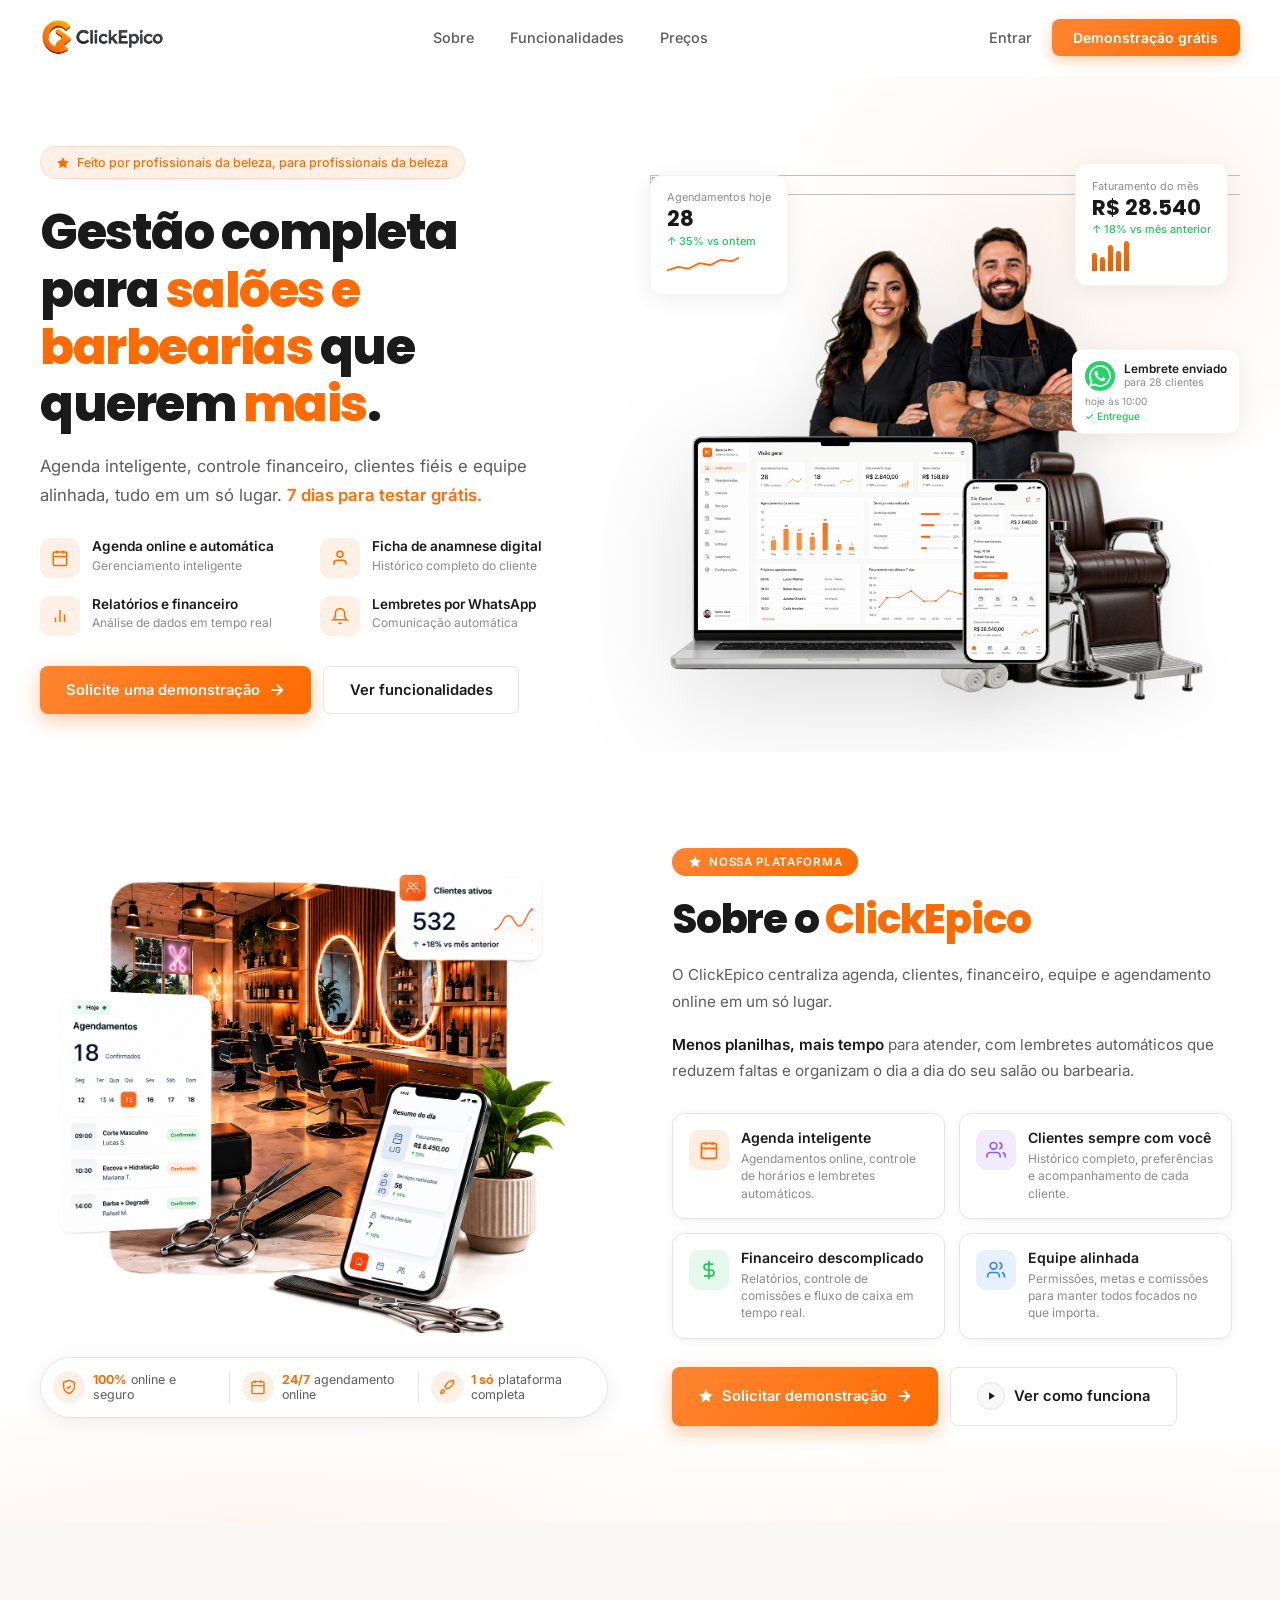
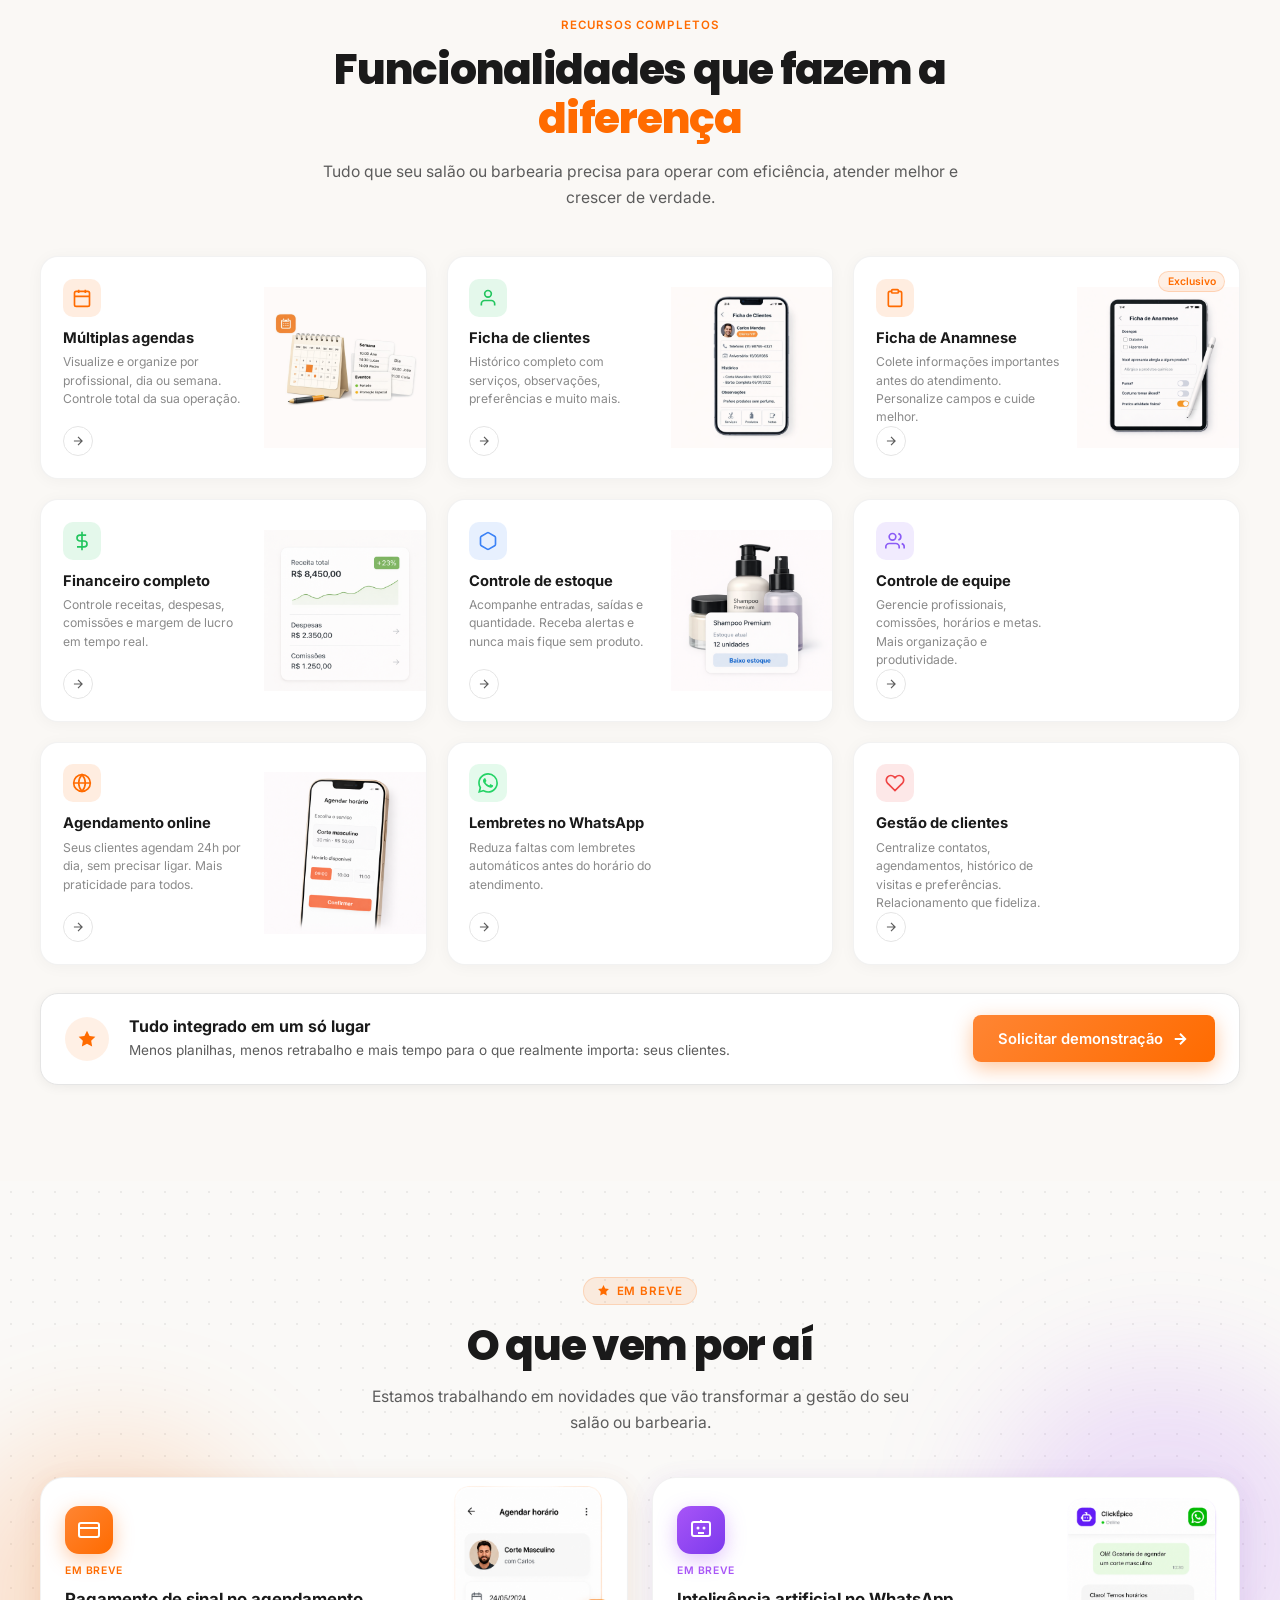
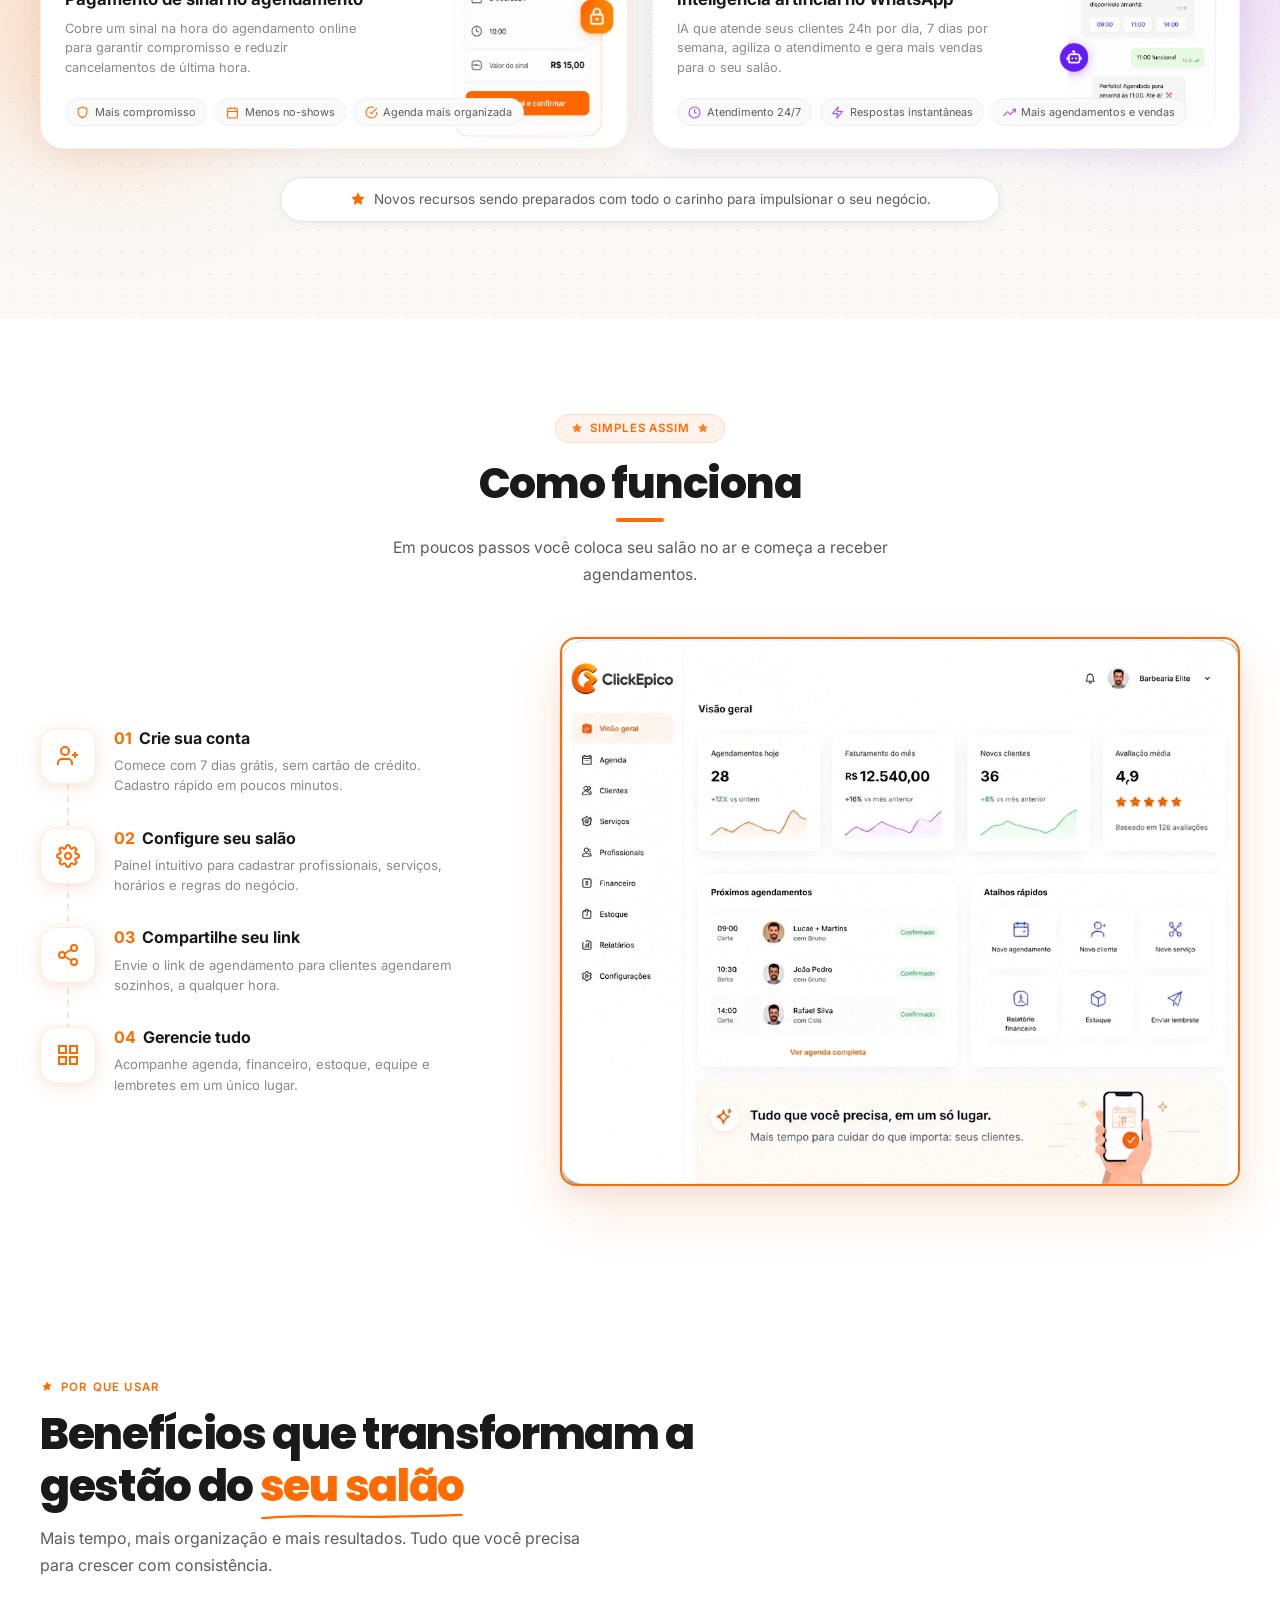
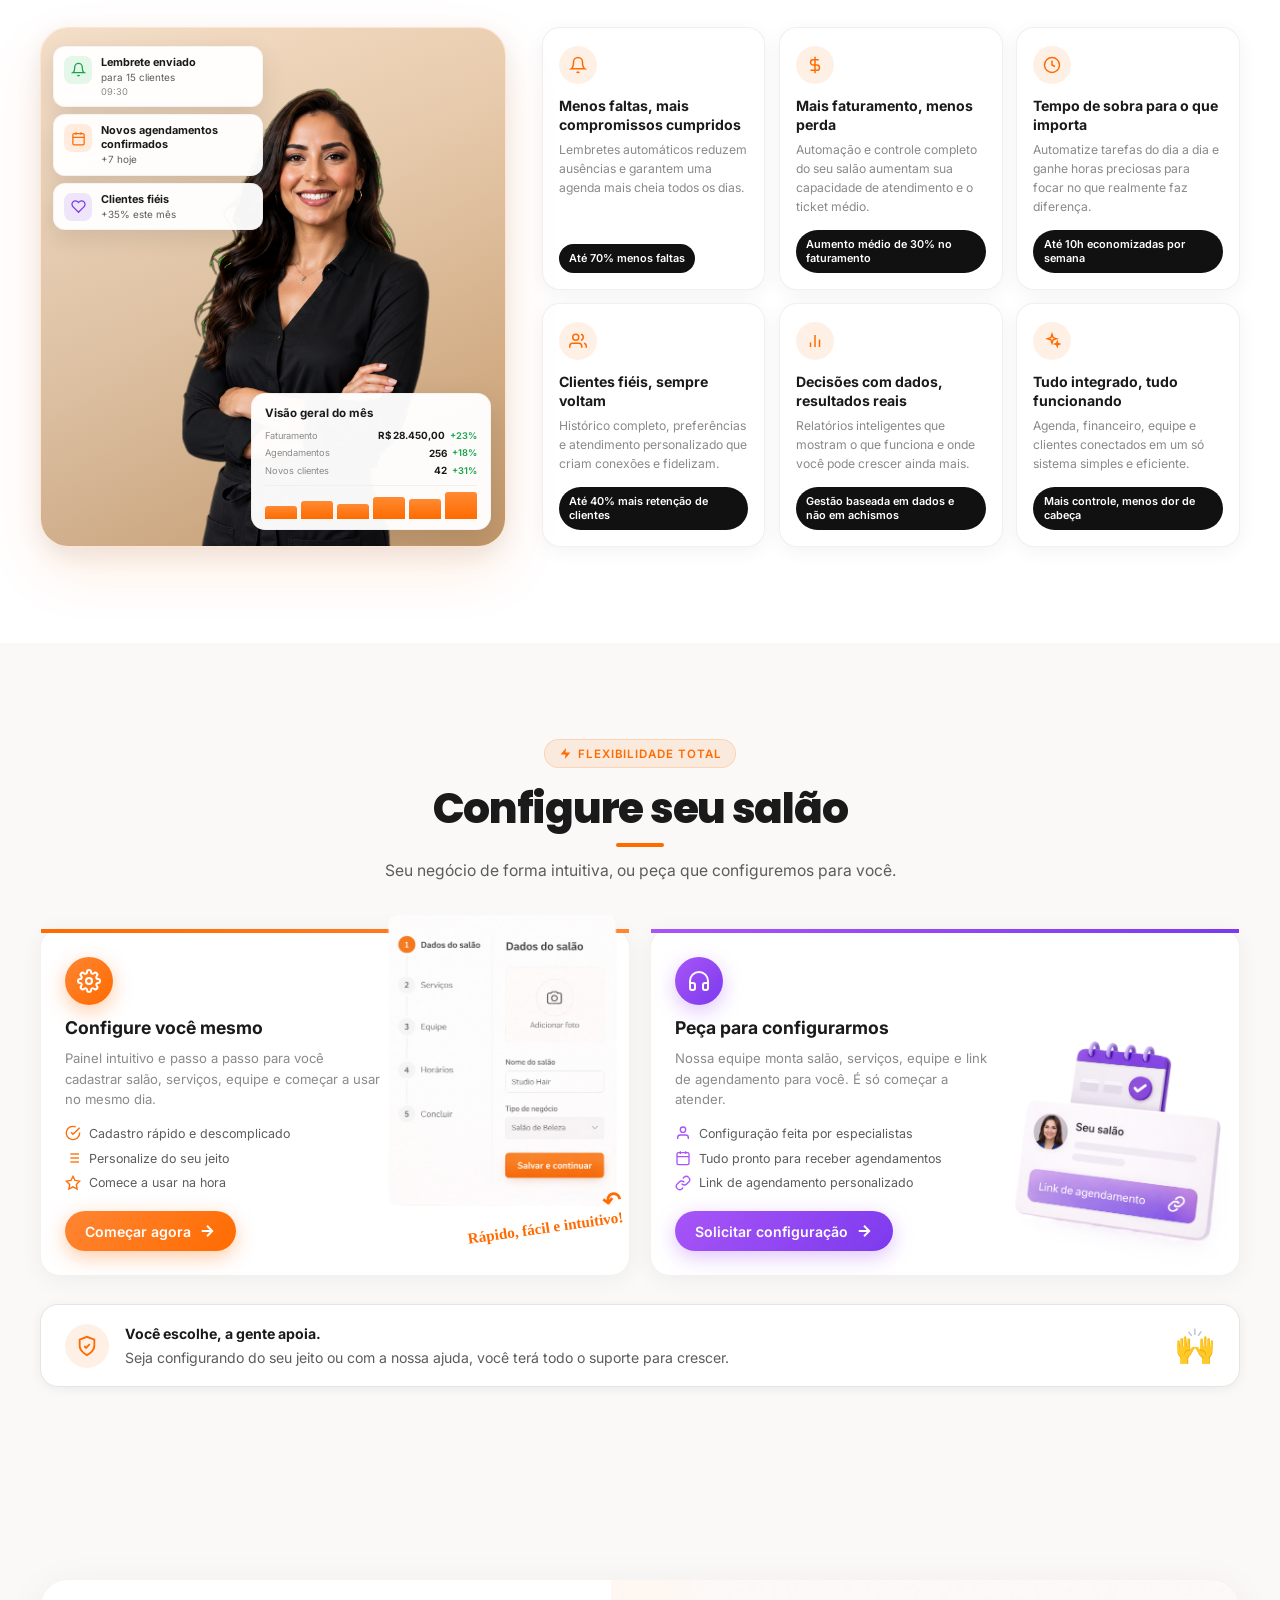
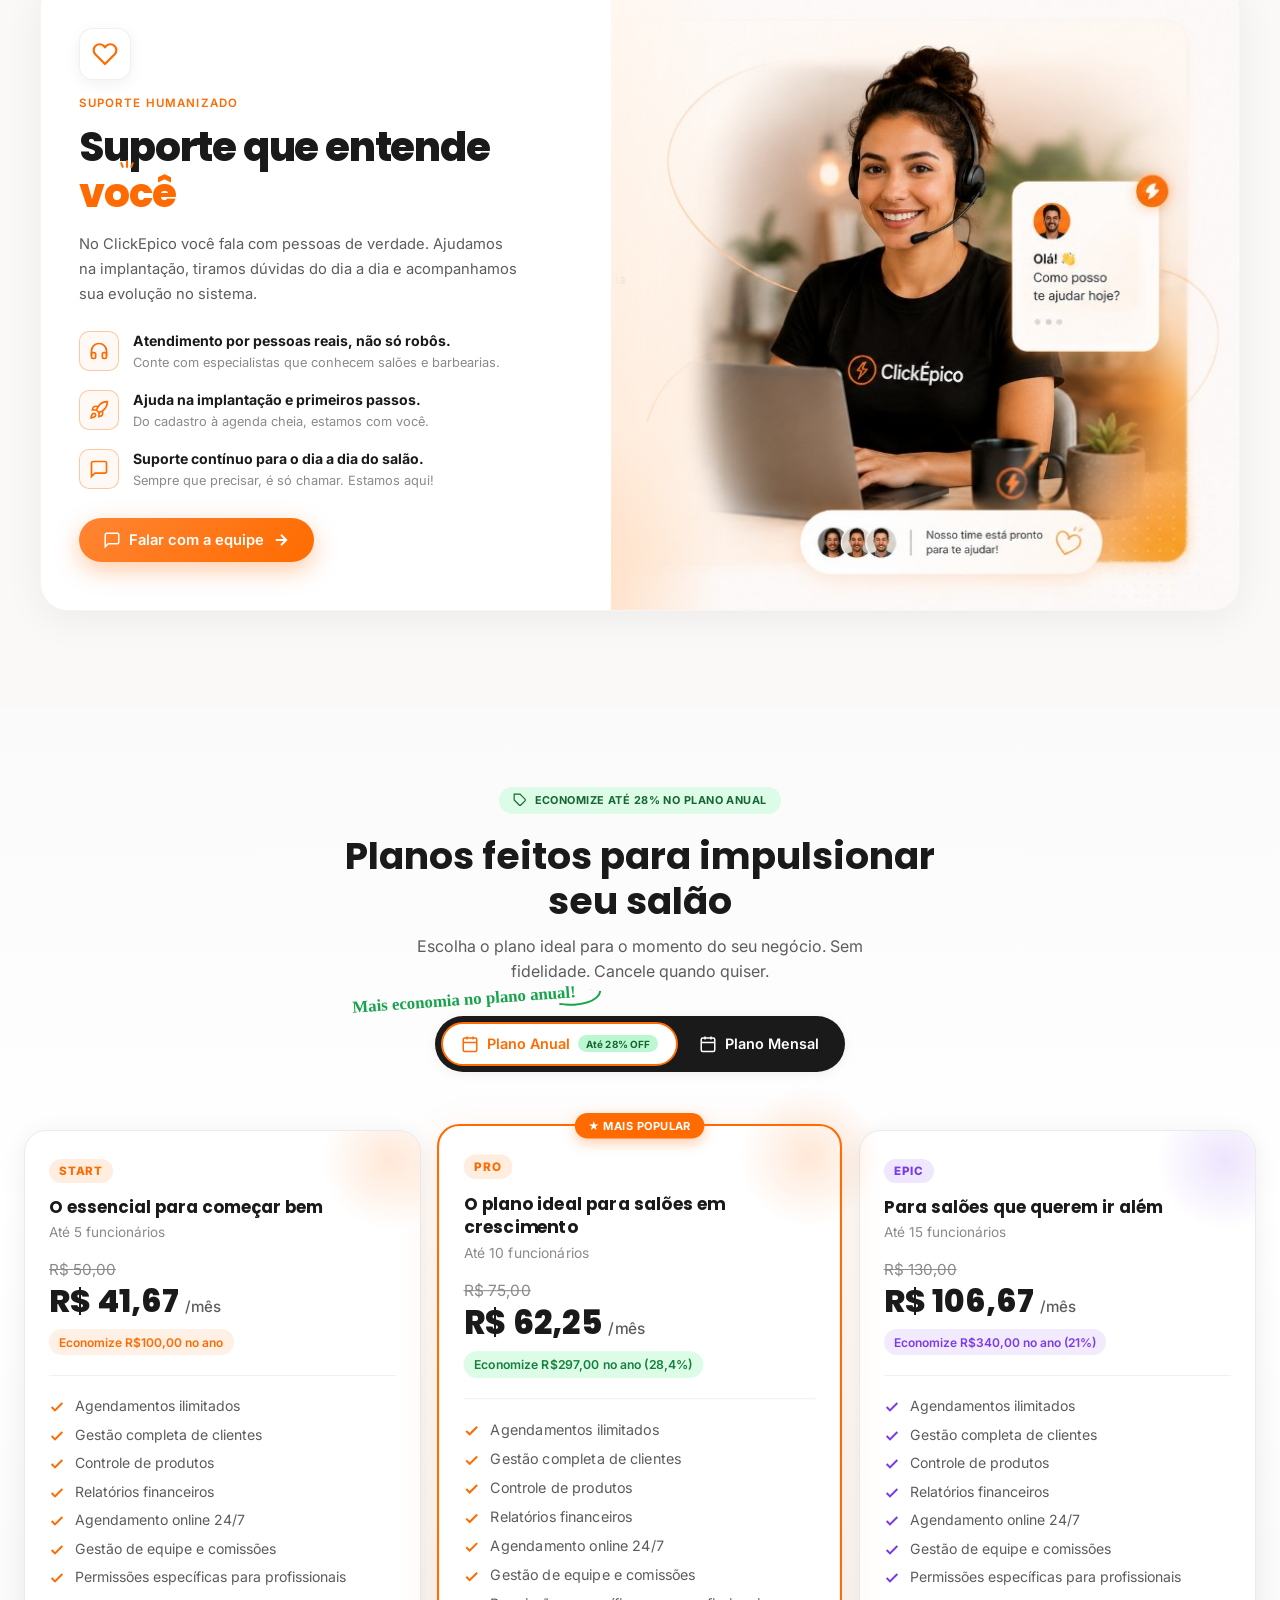
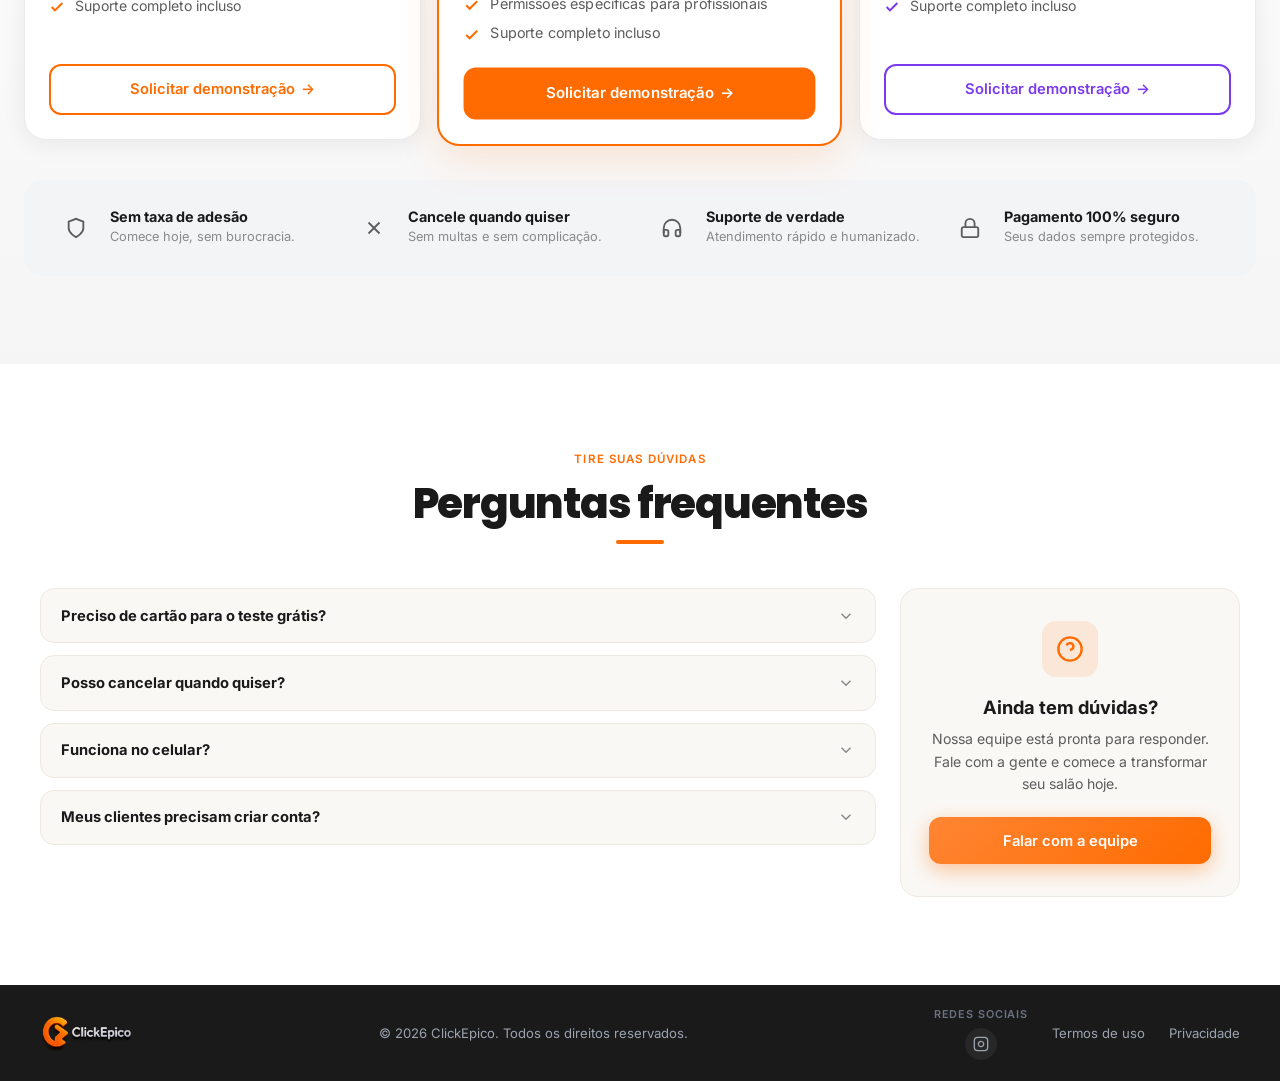
==== commit 3bd3940a: "Add favicon and update CTAs, footer social, and links. Remove obsolete download HTML bundles; point " ====
--- a/index.html
+++ b/index.html
@@ -5,6 +5,8 @@
     <meta name="viewport" content="width=device-width, initial-scale=1.0">
     <meta name="description" content="Gestão completa para salões e barbearias: agenda, financeiro, clientes e equipe em um só lugar.">
     <title>ClickEpico | Gestão para Salões e Barbearias</title>
+    <link rel="icon" type="image/png" href="imagens%20logotipos/clickepico_app_icon.png" sizes="32x32">
+    <link rel="apple-touch-icon" href="imagens%20logotipos/clickepico_app_icon.png">
     <link rel="preconnect" href="https://fonts.googleapis.com">
     <link rel="preconnect" href="https://fonts.gstatic.com" crossorigin>
     <link href="https://fonts.googleapis.com/css2?family=Poppins:wght@600;700;800&family=Inter:wght@400;500;600&display=swap" rel="stylesheet">
@@ -32,8 +34,8 @@
             </nav>
 
             <div class="header-actions">
-                <a href="#login" class="btn-ghost">Entrar</a>
-                <a href="#demo" class="btn-header">Demonstração grátis</a>
+                <a href="https://clickepico.abacusai.app/" class="btn-ghost">Entrar</a>
+                <a href="https://w.app/clickepicov1" class="btn-header" target="_blank" rel="noopener noreferrer">Demonstração grátis</a>
             </div>
 
             <button class="menu-toggle" aria-label="Abrir menu" aria-expanded="false">
@@ -801,7 +803,7 @@
                                         Comece a usar na hora
                                     </li>
                                 </ul>
-                                <a href="#demo" class="btn-setup btn-setup--orange">
+                                <a href="#precos" class="btn-setup btn-setup--orange">
                                     Começar agora
                                     <svg width="18" height="18" viewBox="0 0 24 24" fill="none" stroke="currentColor" stroke-width="2.5" aria-hidden="true"><path d="M5 12h14M12 5l7 7-7 7"/></svg>
                                 </a>
@@ -841,7 +843,7 @@
                                         Link de agendamento personalizado
                                     </li>
                                 </ul>
-                                <a href="#demo" class="btn-setup btn-setup--purple">
+                                <a href="https://w.app/clickepicov1" class="btn-setup btn-setup--purple" target="_blank" rel="noopener noreferrer">
                                     Solicitar configuração
                                     <svg width="18" height="18" viewBox="0 0 24 24" fill="none" stroke="currentColor" stroke-width="2.5" aria-hidden="true"><path d="M5 12h14M12 5l7 7-7 7"/></svg>
                                 </a>
@@ -917,7 +919,7 @@
                                 </div>
                             </li>
                         </ul>
-                        <a href="#demo" class="btn-support">
+                        <a href="https://www.instagram.com/clickepico/" class="btn-support" target="_blank" rel="noopener noreferrer">
                             <svg width="18" height="18" viewBox="0 0 24 24" fill="none" stroke="currentColor" stroke-width="2" aria-hidden="true"><path d="M21 15a2 2 0 0 1-2 2H7l-4 4V5a2 2 0 0 1 2-2h14a2 2 0 0 1 2 2z"/></svg>
                             Falar com a equipe
                             <svg width="18" height="18" viewBox="0 0 24 24" fill="none" stroke="currentColor" stroke-width="2.5" aria-hidden="true"><path d="M5 12h14M12 5l7 7-7 7"/></svg>
@@ -1163,7 +1165,7 @@
                         </span>
                         <h3>Ainda tem dúvidas?</h3>
                         <p>Nossa equipe está pronta para responder. Fale com a gente e comece a transformar seu salão hoje.</p>
-                        <a href="#suporte" class="btn-primary faq-cta__btn">Falar com a equipe</a>
+                        <a href="https://www.instagram.com/clickepico/" class="btn-primary faq-cta__btn" target="_blank" rel="noopener noreferrer">Falar com a equipe</a>
                     </aside>
                 </div>
             </div>
@@ -1184,6 +1186,27 @@
                 >
             </a>
             <p class="site-footer__copy">© 2026 ClickEpico. Todos os direitos reservados.</p>
+            <div class="site-footer__social">
+                <p class="site-footer__social-label">Redes sociais</p>
+                <ul class="site-footer__social-list" role="list">
+                    <li>
+                        <a
+                            href="https://www.instagram.com/clickepico/"
+                            class="site-footer__social-link"
+                            target="_blank"
+                            rel="noopener noreferrer"
+                            aria-label="Instagram do ClickEpico"
+                        >
+                            <svg viewBox="0 0 24 24" fill="none" stroke="currentColor" stroke-width="2" aria-hidden="true">
+                                <rect x="2" y="2" width="20" height="20" rx="5" ry="5"/>
+                                <path d="M16 11.37A4 4 0 1 1 12.63 8 4 4 0 0 1 16 11.37z"/>
+                                <line x1="17.5" y1="6.5" x2="17.51" y2="6.5"/>
+                            </svg>
+                        </a>
+                    </li>
+                    <!-- Facebook, TikTok, LinkedIn e YouTube: adicionar links aqui -->
+                </ul>
+            </div>
             <nav class="site-footer__links" aria-label="Links legais">
                 <a href="#termos">Termos de uso</a>
                 <a href="#privacidade">Privacidade</a>
--- a/styles.css
+++ b/styles.css
@@ -449,12 +449,14 @@
 .professional-salon {
     z-index: 2;
     margin-right: -90px;
+    animation: hero-person-salon 7.5s ease-in-out infinite;
 }
 
 .professional-barber {
     z-index: 3;
     height: 365px;
     max-width: 220px;
+    animation: hero-person-barber 7.5s ease-in-out infinite;
 }
 
 /* Mockup na frente, cadeira atrás */
@@ -480,16 +482,19 @@
     box-shadow: var(--shadow-card);
     border: 1px solid rgba(0, 0, 0, 0.04);
     z-index: 25;
+    animation: float-card 7s ease-in-out infinite;
 }
 
 .metric-card--left {
     top: 6%;
     left: 0;
+    animation-delay: -1.5s;
 }
 
 .metric-card--right {
     top: 4%;
     right: 2%;
+    animation-delay: -3s;
 }
 
 .metric-label {
@@ -548,6 +553,7 @@
     height: auto;
     object-fit: contain;
     filter: drop-shadow(0 28px 56px rgba(0, 0, 0, 0.14));
+    animation: float-mockup 8s ease-in-out infinite;
 }
 
 .barber-chair {
@@ -569,23 +575,24 @@
     right: 0;
     background: #ffffff;
     border-radius: var(--radius-md);
-    padding: 0.85rem 1rem;
+    padding: 0.68rem 0.78rem;
     box-shadow: var(--shadow-card);
     border: 1px solid rgba(0, 0, 0, 0.04);
-    max-width: 230px;
+    max-width: 198px;
     z-index: 30;
+    animation: float-card 7.5s ease-in-out -2s infinite;
 }
 
 .whatsapp-header {
     display: flex;
-    gap: 0.65rem;
-    align-items: center;
-    margin-bottom: 0.35rem;
+    gap: 0.52rem;
+    align-items: center;
+    margin-bottom: 0.28rem;
 }
 
 .whatsapp-icon {
-    width: 36px;
-    height: 36px;
+    width: 30px;
+    height: 30px;
     background: #25d366;
     border-radius: 50%;
     display: flex;
@@ -596,26 +603,26 @@
 }
 
 .whatsapp-header h4 {
-    font-size: 0.82rem;
+    font-size: 0.74rem;
     font-family: var(--font-body);
     font-weight: 600;
 }
 
 .whatsapp-header p {
-    font-size: 0.74rem;
+    font-size: 0.66rem;
     color: var(--color-text-subtle);
 }
 
 .whatsapp-time {
-    font-size: 0.7rem;
+    font-size: 0.62rem;
     color: var(--color-text-subtle);
 }
 
 .whatsapp-check {
-    font-size: 0.72rem;
+    font-size: 0.64rem;
     color: var(--color-success);
     font-weight: 500;
-    margin-top: 0.2rem;
+    margin-top: 0.16rem;
 }
 
 /* ─── Entrance animations ─── */
@@ -640,6 +647,42 @@
     to {
         opacity: 1;
         transform: translateY(0);
+    }
+}
+
+@keyframes float-mockup {
+    0%, 100% {
+        transform: translate3d(0, 0, 0) rotate(0deg);
+    }
+    50% {
+        transform: translate3d(0, -12px, 0) rotate(-0.7deg);
+    }
+}
+
+@keyframes float-card {
+    0%, 100% {
+        transform: translate3d(0, 0, 0);
+    }
+    50% {
+        transform: translate3d(0, -9px, 0);
+    }
+}
+
+@keyframes hero-person-salon {
+    0%, 100% {
+        transform: translate3d(0, 0, 0);
+    }
+    50% {
+        transform: translate3d(14px, 0, 0);
+    }
+}
+
+@keyframes hero-person-barber {
+    0%, 100% {
+        transform: translate3d(0, 0, 0);
+    }
+    50% {
+        transform: translate3d(-14px, 0, 0);
     }
 }
 
@@ -3277,6 +3320,7 @@
     grid-template-columns: repeat(3, 1fr);
     gap: 1.25rem;
     align-items: stretch;
+    padding-top: 0.9rem;
     margin-bottom: 2.5rem;
 }
 
@@ -3316,6 +3360,7 @@
 .pricing-card--featured {
     border: 2px solid var(--color-primary);
     box-shadow: 0 12px 40px rgba(255, 107, 0, 0.15);
+    overflow: visible;
     transform: scale(1.02);
     z-index: 1;
 }
@@ -3334,6 +3379,7 @@
     border-radius: var(--radius-full);
     white-space: nowrap;
     box-shadow: 0 4px 12px rgba(255, 107, 0, 0.35);
+    z-index: 3;
 }
 
 .pricing-card__plan {
@@ -3749,6 +3795,54 @@
     margin: 0;
     text-align: center;
     flex: 1;
+}
+
+.site-footer__social {
+    display: flex;
+    flex-direction: column;
+    align-items: center;
+    gap: 0.45rem;
+}
+
+.site-footer__social-label {
+    margin: 0;
+    font-size: 0.68rem;
+    font-weight: 600;
+    letter-spacing: 0.08em;
+    text-transform: uppercase;
+    color: #6b7280;
+}
+
+.site-footer__social-list {
+    display: flex;
+    align-items: center;
+    gap: 0.55rem;
+    margin: 0;
+    padding: 0;
+    list-style: none;
+}
+
+.site-footer__social-link {
+    display: inline-flex;
+    align-items: center;
+    justify-content: center;
+    width: 2rem;
+    height: 2rem;
+    border-radius: 999px;
+    color: #9ca3af;
+    background: rgba(255, 255, 255, 0.06);
+    transition: color var(--transition), background var(--transition), transform var(--transition);
+}
+
+.site-footer__social-link svg {
+    width: 1rem;
+    height: 1rem;
+}
+
+.site-footer__social-link:hover {
+    color: #fff;
+    background: rgba(255, 255, 255, 0.12);
+    transform: translateY(-1px);
 }
 
 .site-footer__links {
@@ -4219,8 +4313,12 @@
         order: 2;
     }
 
+    .site-footer__social {
+        order: 3;
+    }
+
     .site-footer__links {
-        order: 3;
+        order: 4;
         justify-content: center;
     }
 }
